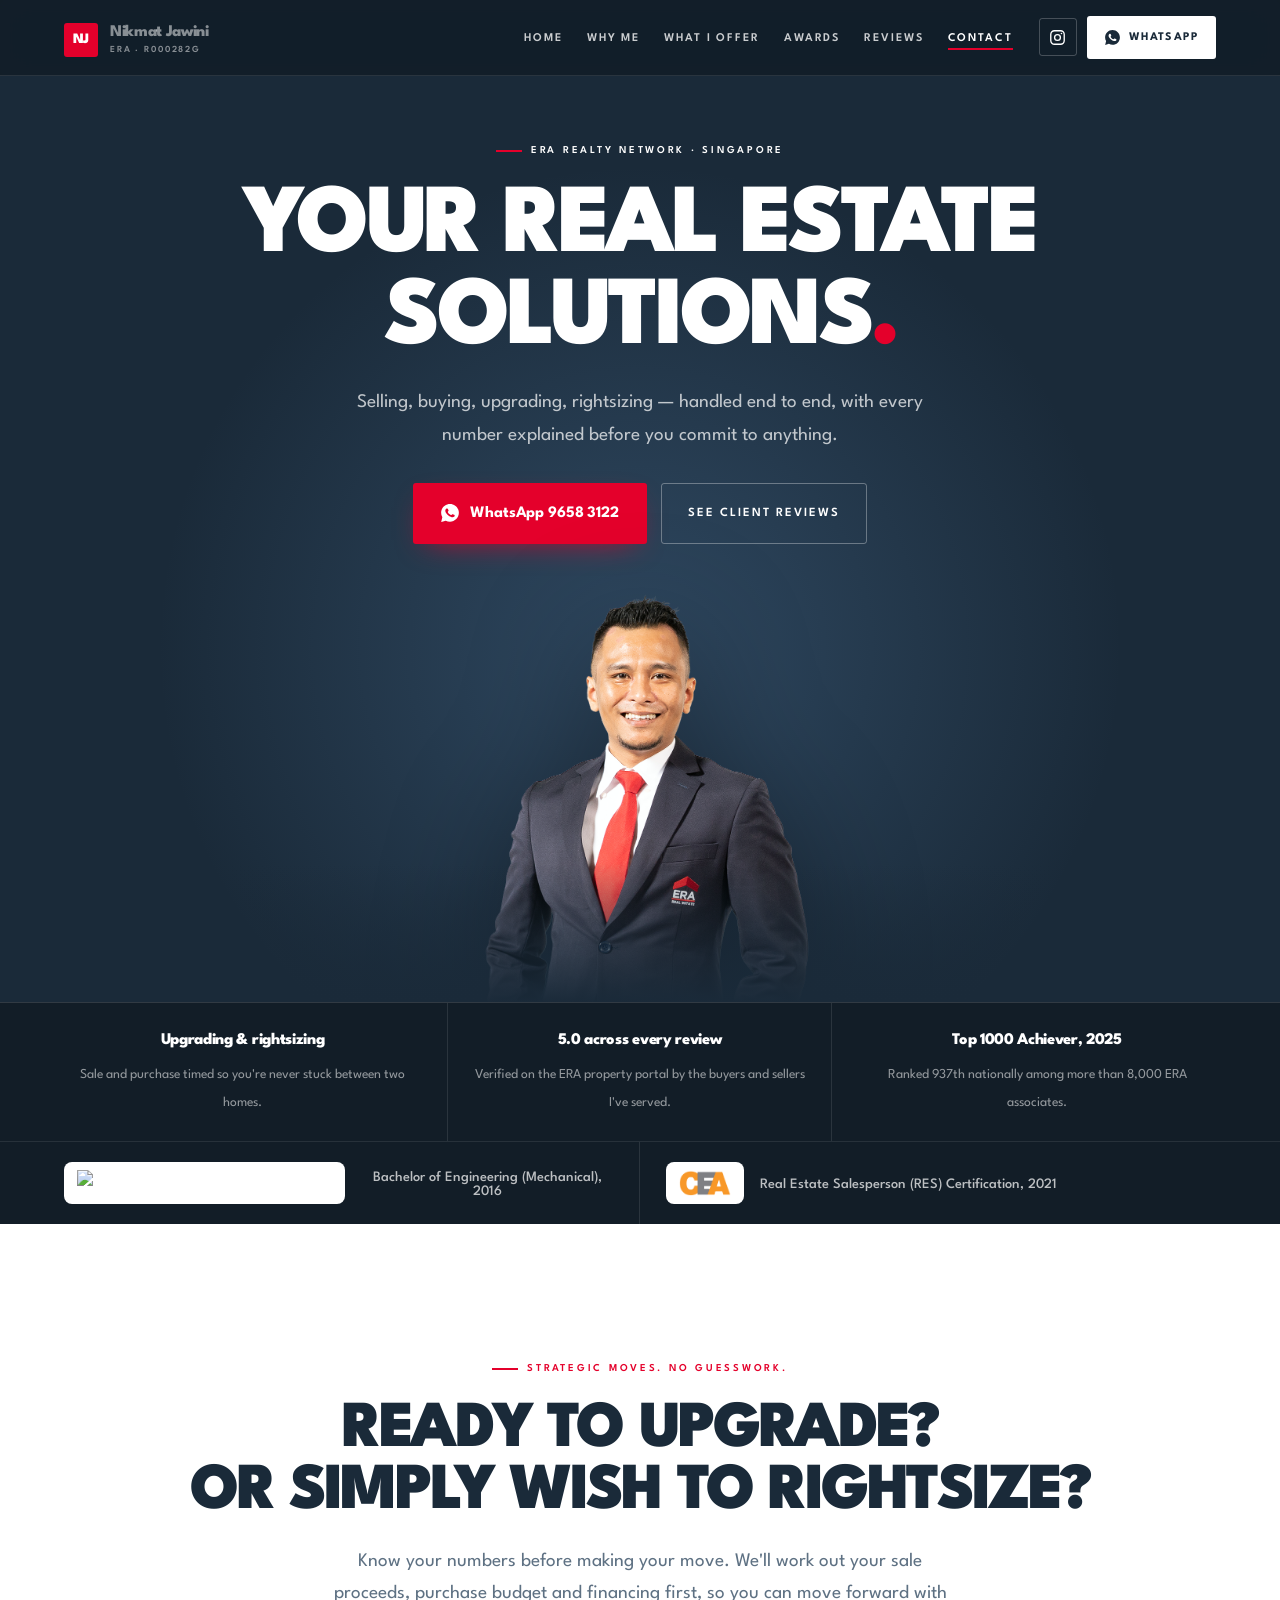
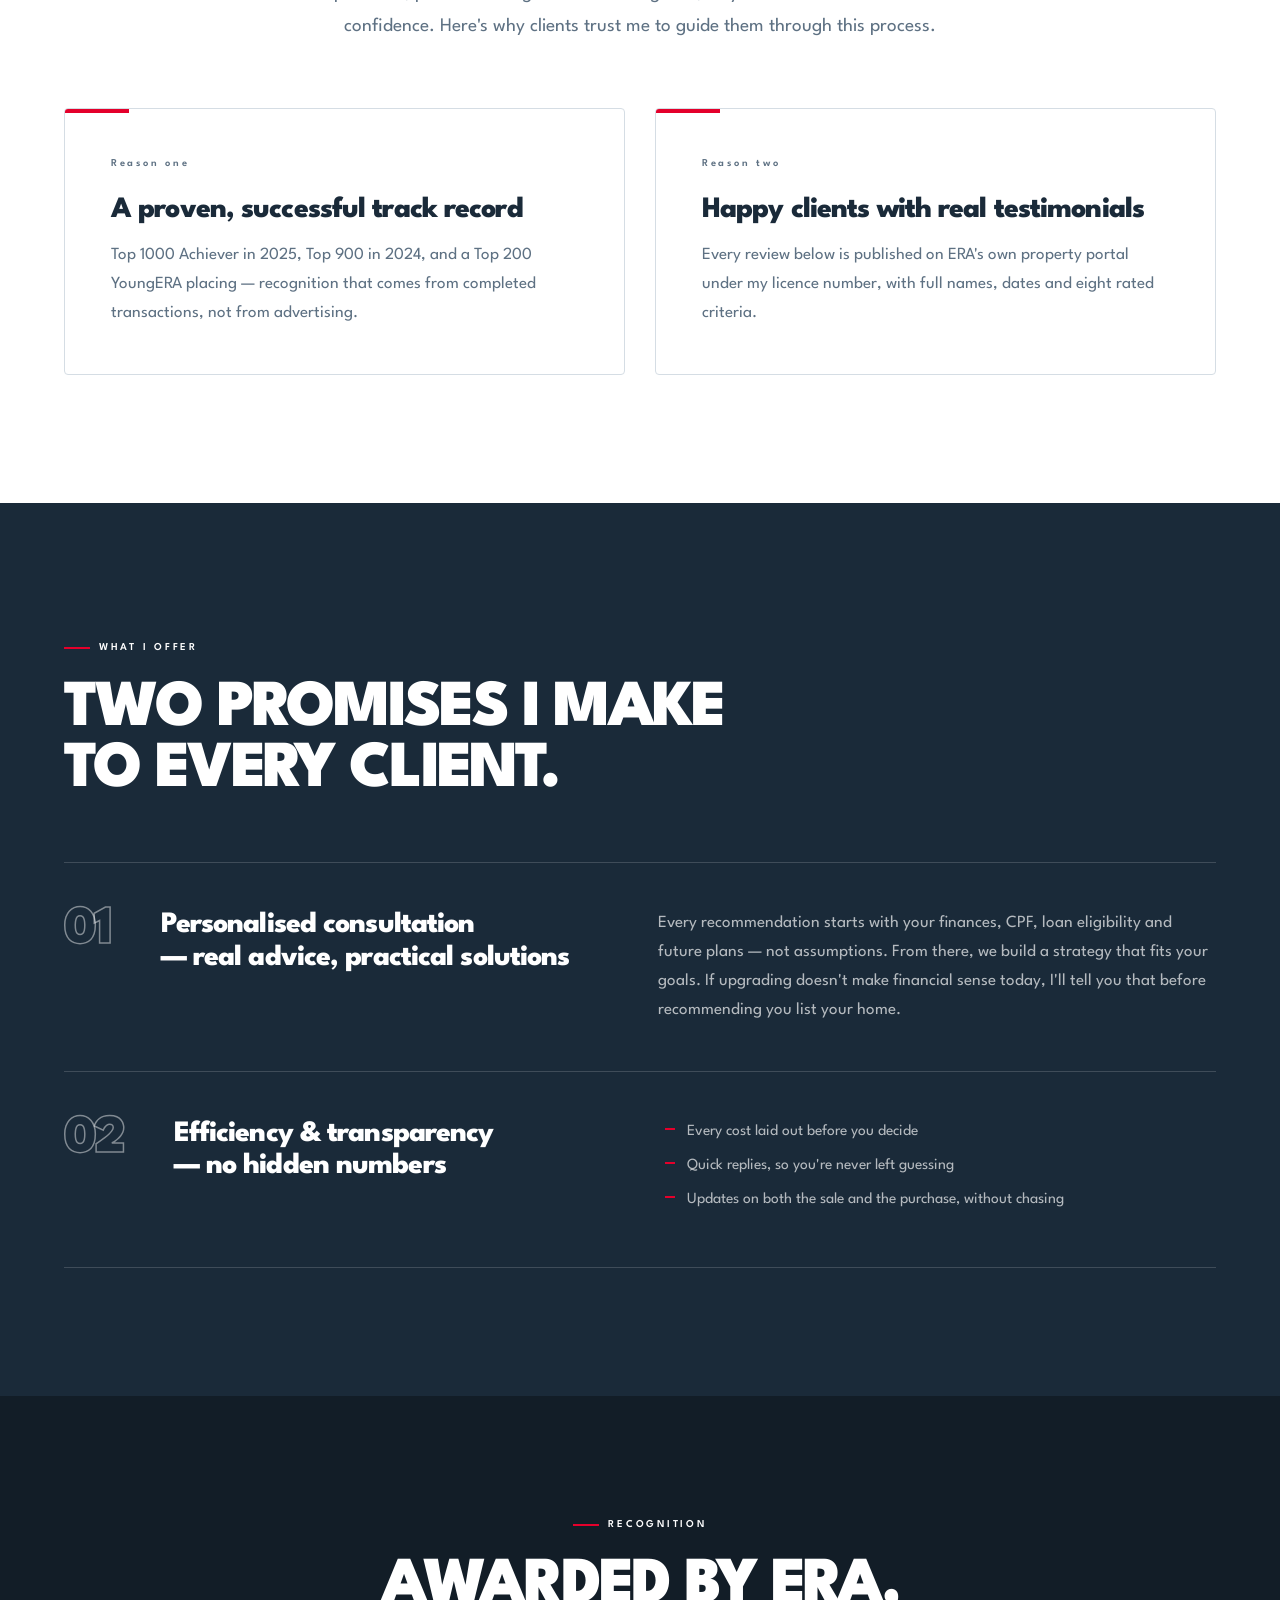
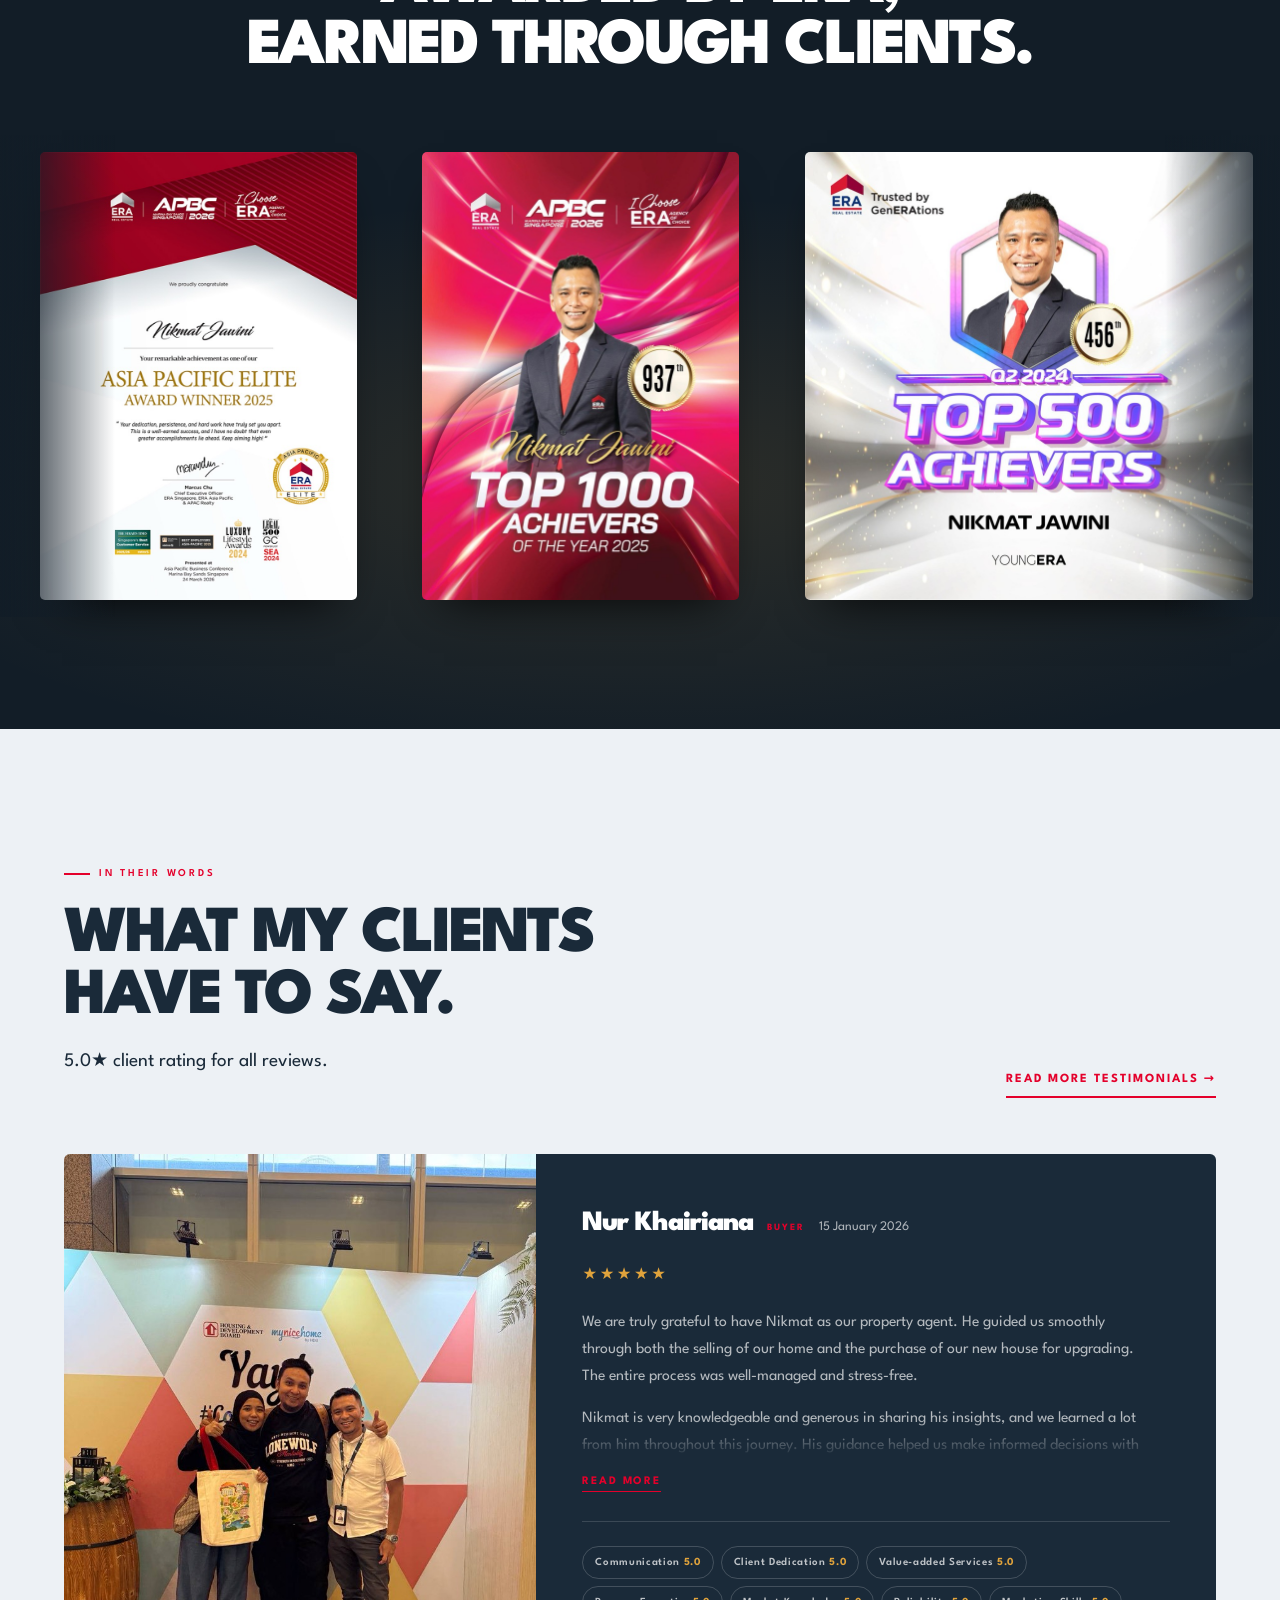
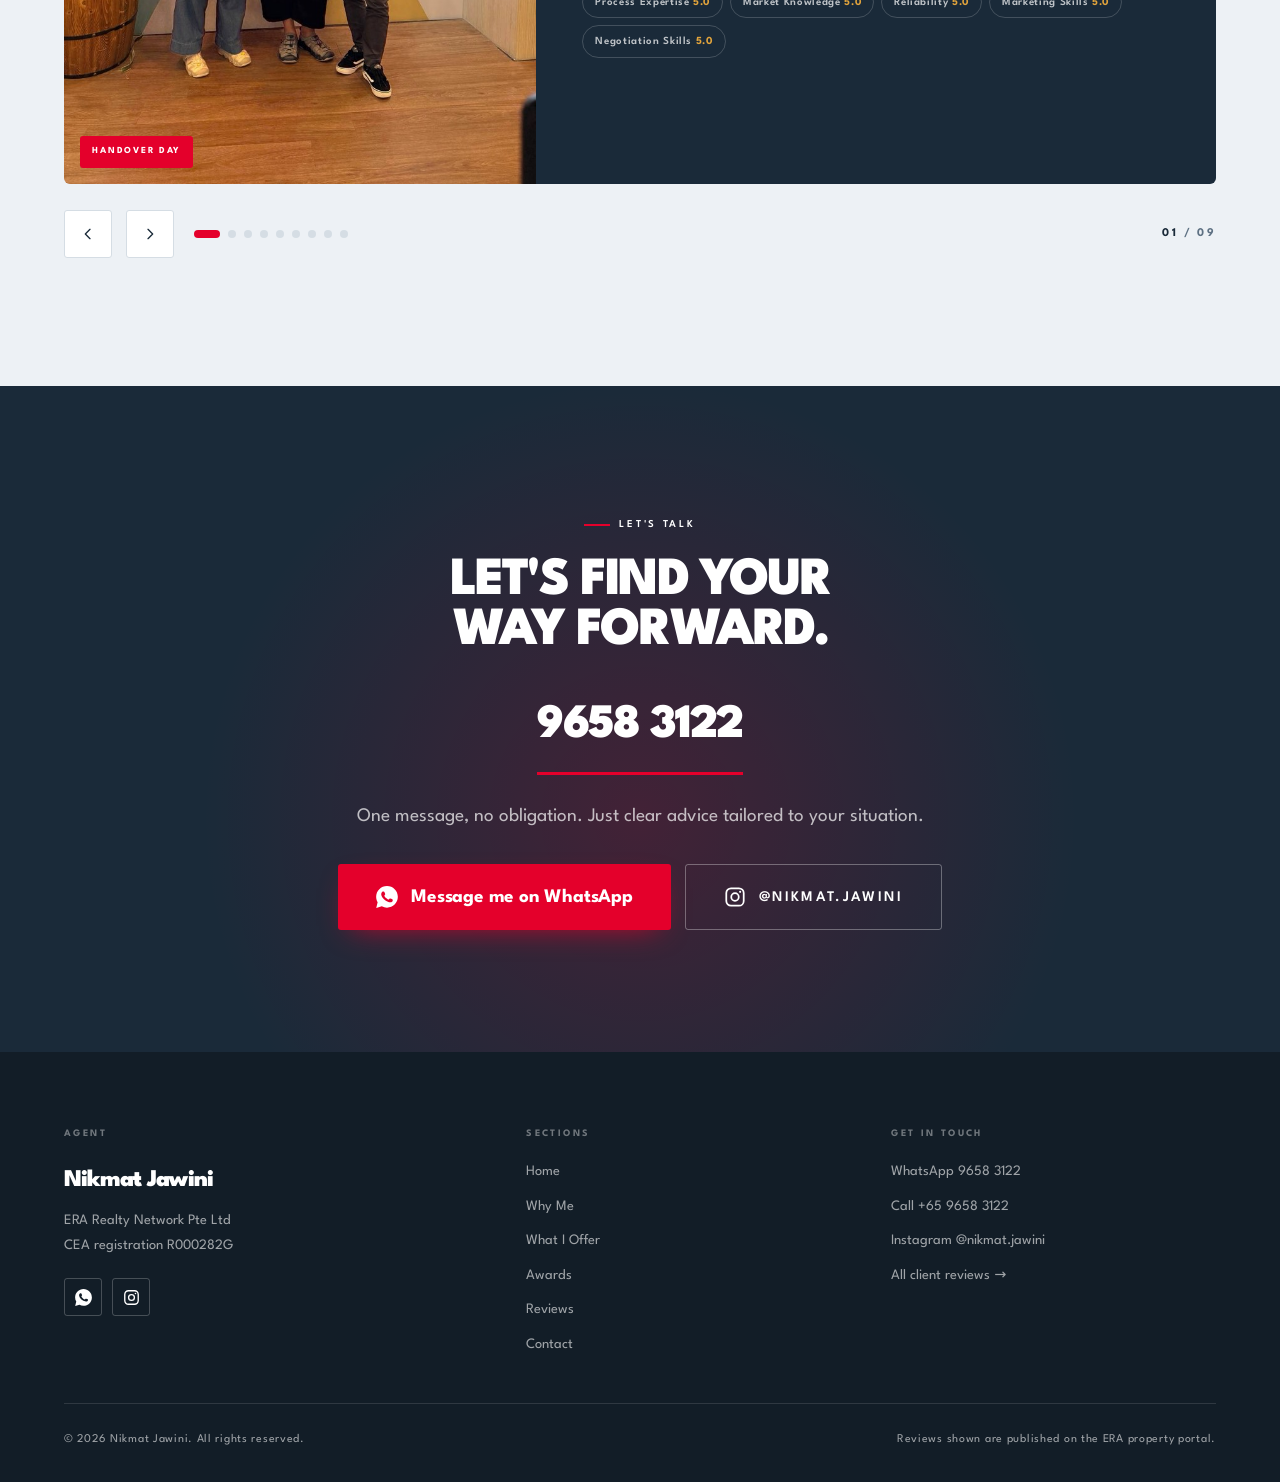
==== index.html @ 2bac5e4c "Add TikTok Pixel with click and section-view events PageView on load; Contact for WhatsApp/phone tap" ====
<!doctype html>
<html lang="en">
  <head>
    <meta charset="utf-8" />
    <meta name="viewport" content="width=device-width, initial-scale=1" />
    <!-- Google tag (gtag.js) -->
    <script
      async
      src="https://www.googletagmanager.com/gtag/js?id=G-FJHPLZ3CSM"
    ></script>
    <script>
      window.dataLayer = window.dataLayer || [];
      function gtag() {
        dataLayer.push(arguments);
      }
      gtag("js", new Date());
      gtag("config", "G-FJHPLZ3CSM");
    </script>
    <!-- TikTok Pixel Code Start -->
    <script>
      !function (w, d, t) {
        w.TiktokAnalyticsObject=t;var ttq=w[t]=w[t]||[];ttq.methods=["page","track","identify","instances","debug","on","off","once","ready","alias","group","enableCookie","disableCookie","holdConsent","revokeConsent","grantConsent"],ttq.setAndDefer=function(t,e){t[e]=function(){t.push([e].concat(Array.prototype.slice.call(arguments,0)))}};for(var i=0;i<ttq.methods.length;i++)ttq.setAndDefer(ttq,ttq.methods[i]);ttq.instance=function(t){for(
var e=ttq._i[t]||[],n=0;n<ttq.methods.length;n++)ttq.setAndDefer(e,ttq.methods[n]);return e},ttq.load=function(e,n){var r="https://analytics.tiktok.com/i18n/pixel/events.js",o=n&&n.partner;ttq._i=ttq._i||{},ttq._i[e]=[],ttq._i[e]._u=r,ttq._t=ttq._t||{},ttq._t[e]=+new Date,ttq._o=ttq._o||{},ttq._o[e]=n||{};n=document.createElement("script")
;n.type="text/javascript",n.async=!0,n.src=r+"?sdkid="+e+"&lib="+t;e=document.getElementsByTagName("script")[0];e.parentNode.insertBefore(n,e)};

        ttq.load('DBS7QL3C77UEEP3E2UH0');
        ttq.page();
      }(window, document, 'ttq');
    </script>
    <!-- TikTok Pixel Code End -->
    <title>Nikmat Jawini — Your Real Estate Solutions | ERA Singapore</title>
    <meta
      name="description"
      content="Nikmat Jawini, ERA Realty Network — buy, sell, upgrade or rightsize your Singapore home with the numbers explained upfront. 5.0-rated by every client."
    />
    <link rel="canonical" href="https://nikmatjawini.com/" />
    <meta property="og:type" content="website" />
    <meta property="og:url" content="https://nikmatjawini.com/" />
    <meta
      property="og:site_name"
      content="Nikmat Jawini · ERA Realty Network"
    />
    <meta
      property="og:title"
      content="Nikmat Jawini — Your Real Estate Solutions | ERA Singapore"
    />
    <meta
      property="og:description"
      content="Nikmat Jawini, ERA Realty Network — buy, sell, upgrade or rightsize your Singapore home with the numbers explained upfront. 5.0-rated by every client."
    />
    <meta
      property="og:image"
      content="https://nikmatjawini.com/assets/ograph/ograph.png?v=2"
    />
    <meta property="og:image:width" content="1028" />
    <meta property="og:image:height" content="1028" />
    <meta name="twitter:card" content="summary_large_image" />
    <meta
      name="twitter:title"
      content="Nikmat Jawini — Your Real Estate Solutions | ERA Singapore"
    />
    <meta
      name="twitter:description"
      content="Nikmat Jawini, ERA Realty Network — buy, sell, upgrade or rightsize your Singapore home with the numbers explained upfront. 5.0-rated by every client."
    />
    <meta
      name="twitter:image"
      content="https://nikmatjawini.com/assets/ograph/ograph.png?v=2"
    />
    <link rel="preconnect" href="https://fonts.googleapis.com" />
    <link rel="preconnect" href="https://fonts.gstatic.com" crossorigin />
    <link
      href="https://fonts.googleapis.com/css2?family=League+Spartan:wght@300;400;500;600;700;800;900&display=swap"
      rel="stylesheet"
    />
    <link rel="stylesheet" href="style.css?v=1" />
  </head>
  <body>
    <!-- ============ FIXED NAV ============ -->
    <header class="nav">
      <div class="nav-in">
        <a class="brand" href="#top">
          <span class="mark">NJ</span>
          <span class="txt"
            ><b>Nikmat Jawini</b><span>ERA · R000282G</span></span
          >
        </a>
        <button
          class="burger"
          aria-label="Open menu"
          aria-expanded="false"
          aria-controls="menu"
        >
          <i></i><i></i><i></i>
        </button>
        <ul class="nav-links" id="menu">
          <li><a href="#top">Home</a></li>
          <li><a href="#why">Why Me</a></li>
          <li><a href="#offer">What I Offer</a></li>
          <li><a href="#awards">Awards</a></li>
          <li><a href="#reviews">Reviews</a></li>
          <li><a href="#contact">Contact</a></li>
        </ul>
        <div class="nav-social">
          <a
            class="icon-btn"
            href="https://www.instagram.com/nikmat.jawini/"
            target="_blank"
            rel="noopener"
            aria-label="Instagram"
            ><svg
              viewBox="0 0 24 24"
              fill="none"
              stroke="currentColor"
              stroke-width="1.9"
              stroke-linecap="round"
              stroke-linejoin="round"
              aria-hidden="true"
            >
              <rect x="2.5" y="2.5" width="19" height="19" rx="5.2" />
              <circle cx="12" cy="12" r="4.1" />
              <circle
                cx="17.6"
                cy="6.4"
                r="1.15"
                fill="currentColor"
                stroke="none"
              /></svg
          ></a>
          <a
            class="wa-btn"
            href="https://wa.me/6596583122"
            target="_blank"
            rel="noopener"
            ><svg viewBox="0 0 69 70" fill="currentColor" aria-hidden="true">
              <path
                d="M17.879 64.7305C22.9571 67.5313 28.68 69 34.5 69C53.52 69 69 53.52 69 34.5C69 15.48 53.52 0 34.5 0C15.48 0 0 15.48 0 34.5C0 40.6094 1.6094 46.59 4.6797 51.852L0.2891 69.903L17.879 64.7305ZM19.711 18.3785C20.4415 17.7066 21.3907 17.3473 22.3829 17.3473H23.4337C24.8243 17.3473 26.0626 18.2184 26.5353 19.5192L28.6837 25.4411C28.8829 25.9997 28.7853 26.6208 28.4142 27.0895L26.715 29.2106C26.0431 30.0387 25.8634 31.1715 26.254 32.1598C28.3126 37.3395 34.4337 40.9801 37.633 42.5818C38.7932 43.1599 40.1838 42.9412 41.1018 42.031L42.9807 40.1521C43.4299 39.7029 44.1018 39.5427 44.7112 39.7302L50.4104 41.5505C51.7815 41.992 52.7112 43.2614 52.7112 44.6989V46.1481C52.7112 47.2067 52.2893 48.2262 51.5393 48.9762C45.9885 54.4567 36.7773 50.4371 30.8093 46.777C26.5085 44.1364 22.7585 40.6676 19.9693 36.457C13.2193 26.269 17.3204 20.5585 19.711 18.3785Z"
              /></svg
            ><span>WhatsApp</span></a
          >
        </div>
      </div>
    </header>

    <main id="top">
      <!-- ============ HERO ============ -->
      <section class="hero">
        <div class="wrap hero-in">
          <p class="kicker" style="color: #fff">
            ERA Realty Network · Singapore
          </p>
          <h1>
            <span class="ln">Your real estate</span
            ><span class="ln">solutions<span class="red">.</span></span>
          </h1>
          <p class="lede center">
            Selling, buying, upgrading, rightsizing — handled end to end, with
            every number explained before you commit to anything.
          </p>
          <div class="hero-cta">
            <a
              class="btn-red"
              href="https://wa.me/6596583122"
              target="_blank"
              rel="noopener"
              ><svg viewBox="0 0 69 70" fill="currentColor" aria-hidden="true">
                <path
                  d="M17.879 64.7305C22.9571 67.5313 28.68 69 34.5 69C53.52 69 69 53.52 69 34.5C69 15.48 53.52 0 34.5 0C15.48 0 0 15.48 0 34.5C0 40.6094 1.6094 46.59 4.6797 51.852L0.2891 69.903L17.879 64.7305ZM19.711 18.3785C20.4415 17.7066 21.3907 17.3473 22.3829 17.3473H23.4337C24.8243 17.3473 26.0626 18.2184 26.5353 19.5192L28.6837 25.4411C28.8829 25.9997 28.7853 26.6208 28.4142 27.0895L26.715 29.2106C26.0431 30.0387 25.8634 31.1715 26.254 32.1598C28.3126 37.3395 34.4337 40.9801 37.633 42.5818C38.7932 43.1599 40.1838 42.9412 41.1018 42.031L42.9807 40.1521C43.4299 39.7029 44.1018 39.5427 44.7112 39.7302L50.4104 41.5505C51.7815 41.992 52.7112 43.2614 52.7112 44.6989V46.1481C52.7112 47.2067 52.2893 48.2262 51.5393 48.9762C45.9885 54.4567 36.7773 50.4371 30.8093 46.777C26.5085 44.1364 22.7585 40.6676 19.9693 36.457C13.2193 26.269 17.3204 20.5585 19.711 18.3785Z"
                />
              </svg>
              WhatsApp 9658 3122</a
            >
            <a class="btn-line" href="#reviews">See client reviews</a>
          </div>
        </div>
        <figure class="hero-figure">
          <img
            src="assets/nikmat_2.png"
            alt="Nikmat Jawini, ERA real estate agent"
          />
        </figure>
        <div class="hero-strip">
          <div class="wrap">
            <div class="hs">
              <b>Upgrading &amp; rightsizing</b
              ><span
                >Sale and purchase timed so you're never stuck between two
                homes.</span
              >
            </div>
            <div class="hs">
              <b>5.0 across every review</b
              ><span
                >Verified on the ERA property portal by the buyers and sellers
                I've served.</span
              >
            </div>
            <div class="hs">
              <b>Top 1000 Achiever, 2025</b
              ><span
                >Ranked 937th nationally among more than 8,000 ERA
                associates.</span
              >
            </div>
          </div>
        </div>
        <div class="qual-strip">
          <div class="wrap">
            <div class="qual">
              <span class="qual-logo"
                ><img
                  src="assets/logo/NTU_Logo.png"
                  alt="Nanyang Technological University"
                  loading="lazy" /></span
              ><span class="qual-txt"
                >Bachelor of Engineering (Mechanical), 2016</span
              >
            </div>
            <div class="qual">
              <span class="qual-logo"
                ><img
                  src="assets/logo/cea.webp"
                  alt="Council for Estate Agencies"
                  loading="lazy" /></span
              ><span class="qual-txt"
                >Real Estate Salesperson (RES) Certification, 2021</span
              >
            </div>
          </div>
        </div>
      </section>

      <!-- ============ WHY ME ============ -->
      <section class="sec" id="why">
        <div class="wrap">
          <div class="sec-head center rv">
            <p class="kicker">Strategic moves. No guesswork.</p>
            <h2>Ready to upgrade?<br />Or simply wish to rightsize?</h2>
            <p class="lede center" style="margin-top: 22px">
              Know your numbers before making your move. We'll work out your
              sale proceeds, purchase budget and financing first, so you can
              move forward with confidence. Here's why clients trust me to guide
              them through this process.
            </p>
          </div>
          <div class="cards">
            <article class="card rv">
              <span class="idx">Reason one</span>
              <h3>A proven, successful track record</h3>
              <p>
                Top 1000 Achiever in 2025, Top 900 in 2024, and a Top 200
                YoungERA placing — recognition that comes from completed
                transactions, not from advertising.
              </p>
            </article>
            <article class="card rv">
              <span class="idx">Reason two</span>
              <h3>Happy clients with real testimonials</h3>
              <p>
                Every review below is published on ERA's own property portal
                under my licence number, with full names, dates and eight rated
                criteria.
              </p>
            </article>
          </div>
        </div>
      </section>

      <!-- ============ WHAT I OFFER ============ -->
      <section class="sec on-dark" id="offer">
        <div class="wrap">
          <div class="sec-head rv">
            <p class="kicker">What I offer</p>
            <h2>
              Two promises<br class="mb" />
              I make<br />
              to every client.
            </h2>
          </div>
          <div class="rows">
            <div class="row rv">
              <span class="n">01</span>
              <h3>
                Personalised consultation<br />— real advice, practical
                solutions
              </h3>
              <p>
                Every recommendation starts with your finances, CPF, loan
                eligibility and future plans — not assumptions. From there, we
                build a strategy that fits your goals. If upgrading doesn't make
                financial sense today, I'll tell you that before recommending
                you list your home.
              </p>
            </div>
            <div class="row rv">
              <span class="n">02</span>
              <h3>Efficiency &amp; transparency<br />— no hidden numbers</h3>
              <ul>
                <li>Every cost laid out before you decide</li>
                <li>Quick replies, so you're never left guessing</li>
                <li>
                  Updates on both the sale and the purchase, without chasing
                </li>
              </ul>
            </div>
          </div>
        </div>
      </section>

      <!-- ============ AWARDS MARQUEE ============ -->
      <section class="awards" id="awards">
        <div class="wrap">
          <div class="sec-head center rv">
            <p class="kicker" style="color: #fff">Recognition</p>
            <h2>Awarded by ERA,<br />earned through clients.</h2>
          </div>
        </div>
        <div class="marquee" aria-label="ERA achievement awards">
          <div class="marquee-track">
            <figure class="award">
              <img
                src="assets/awards/ape-elite-2025.jpg"
                width="778"
                height="1100"
                alt="Asia Pacific Elite Award Winner 2025 — Nikmat Jawini"
              />
            </figure>
            <figure class="award">
              <img
                src="assets/awards/top-1000-2025.jpg"
                width="636"
                height="900"
                alt="Top 1000 Achievers of the Year 2025 — 937th, Nikmat Jawini"
              />
            </figure>
            <figure class="award">
              <img
                src="assets/awards/top-500-q2-2024.jpg"
                width="900"
                height="900"
                alt="Top 500 Achievers Q2 2024, YoungERA — 456th, Nikmat Jawini"
              />
            </figure>
            <figure class="award">
              <img
                src="assets/awards/top-200-youngera-2025.jpg"
                width="636"
                height="900"
                alt="Top 200 YoungERA of the Year 2025 — 152nd, Nikmat Jawini"
              />
            </figure>
            <figure class="award">
              <img
                src="assets/awards/top-900-2024.jpg"
                width="636"
                height="900"
                alt="Top 900 Achievers of the Year 2024 — Nikmat Jawini"
              />
            </figure>
            <figure class="award">
              <img
                src="assets/awards/young-era-elite-q3-2024.jpg"
                width="900"
                height="900"
                alt="Young ERA Elite, Q3 2024 — Nikmat Jawini"
              />
            </figure>
            <figure class="award">
              <img
                src="assets/awards/top-gun-5yr.jpg"
                width="900"
                height="900"
                alt="ERA Top Gun — 5 Years long service, Nikmat Jawini"
              />
            </figure>
            <figure class="award" aria-hidden="true">
              <img
                src="assets/awards/ape-elite-2025.jpg"
                width="778"
                height="1100"
                alt=""
              />
            </figure>
            <figure class="award" aria-hidden="true">
              <img
                src="assets/awards/top-1000-2025.jpg"
                width="636"
                height="900"
                alt=""
              />
            </figure>
            <figure class="award" aria-hidden="true">
              <img
                src="assets/awards/top-500-q2-2024.jpg"
                width="900"
                height="900"
                alt=""
              />
            </figure>
            <figure class="award" aria-hidden="true">
              <img
                src="assets/awards/top-200-youngera-2025.jpg"
                width="636"
                height="900"
                alt=""
              />
            </figure>
            <figure class="award" aria-hidden="true">
              <img
                src="assets/awards/top-900-2024.jpg"
                width="636"
                height="900"
                alt=""
              />
            </figure>
            <figure class="award" aria-hidden="true">
              <img
                src="assets/awards/young-era-elite-q3-2024.jpg"
                width="900"
                height="900"
                alt=""
              />
            </figure>
            <figure class="award" aria-hidden="true">
              <img
                src="assets/awards/top-gun-5yr.jpg"
                width="900"
                height="900"
                alt=""
              />
            </figure>
          </div>
        </div>
      </section>

      <!-- ============ REVIEWS ============ -->
      <section class="sec haze" id="reviews">
        <div class="wrap">
          <div class="rev-top rv">
            <div class="sec-head">
              <p class="kicker">In their words</p>
              <h2>What my clients<br />have to say.</h2>
              <p class="lede" style="margin-top: 18px; color: var(--navy)">
                5.0★ client rating for all reviews.
              </p>
            </div>
            <a
              class="link-red"
              href="https://propertyportal.era.com.sg/agent/detail/R000282G?review=1"
              target="_blank"
              rel="noopener"
              >Read more testimonials →</a
            >
          </div>

          <div class="carousel" id="carousel">
            <div class="viewport"><div class="track" id="track"></div></div>
            <div class="car-ctrl">
              <button class="arrow" id="prev" aria-label="Previous review">
                <svg
                  viewBox="0 0 24 24"
                  fill="none"
                  stroke="currentColor"
                  stroke-width="2"
                  stroke-linecap="round"
                  stroke-linejoin="round"
                  aria-hidden="true"
                >
                  <path d="M15 5l-7 7 7 7" />
                </svg>
              </button>
              <button class="arrow" id="next" aria-label="Next review">
                <svg
                  viewBox="0 0 24 24"
                  fill="none"
                  stroke="currentColor"
                  stroke-width="2"
                  stroke-linecap="round"
                  stroke-linejoin="round"
                  aria-hidden="true"
                >
                  <path d="M9 5l7 7-7 7" />
                </svg>
              </button>
              <div
                class="dots"
                id="dots"
                role="tablist"
                aria-label="Choose a review"
              ></div>
              <span class="counter"
                ><b id="cur">01</b> / <span id="tot">07</span></span
              >
            </div>
          </div>
        </div>
      </section>

      <!-- ============ CONTACT ============ -->
      <section class="contact" id="contact">
        <div class="wrap">
          <p class="kicker" style="color: #fff">Let's talk</p>
          <h2>Let's find your<br />way forward.</h2>
          <a
            class="phone"
            href="https://wa.me/6596583122"
            target="_blank"
            rel="noopener"
            >9658&nbsp;3122</a
          >
          <p
            class="lede center"
            style="margin-top: 26px; color: rgba(255, 255, 255, 0.7)"
          >
            One message, no obligation. Just clear advice tailored to your
            situation.
          </p>
          <div class="hero-cta">
            <a
              class="btn-red"
              href="https://wa.me/6596583122"
              target="_blank"
              rel="noopener"
              ><svg viewBox="0 0 69 70" fill="currentColor" aria-hidden="true">
                <path
                  d="M17.879 64.7305C22.9571 67.5313 28.68 69 34.5 69C53.52 69 69 53.52 69 34.5C69 15.48 53.52 0 34.5 0C15.48 0 0 15.48 0 34.5C0 40.6094 1.6094 46.59 4.6797 51.852L0.2891 69.903L17.879 64.7305ZM19.711 18.3785C20.4415 17.7066 21.3907 17.3473 22.3829 17.3473H23.4337C24.8243 17.3473 26.0626 18.2184 26.5353 19.5192L28.6837 25.4411C28.8829 25.9997 28.7853 26.6208 28.4142 27.0895L26.715 29.2106C26.0431 30.0387 25.8634 31.1715 26.254 32.1598C28.3126 37.3395 34.4337 40.9801 37.633 42.5818C38.7932 43.1599 40.1838 42.9412 41.1018 42.031L42.9807 40.1521C43.4299 39.7029 44.1018 39.5427 44.7112 39.7302L50.4104 41.5505C51.7815 41.992 52.7112 43.2614 52.7112 44.6989V46.1481C52.7112 47.2067 52.2893 48.2262 51.5393 48.9762C45.9885 54.4567 36.7773 50.4371 30.8093 46.777C26.5085 44.1364 22.7585 40.6676 19.9693 36.457C13.2193 26.269 17.3204 20.5585 19.711 18.3785Z"
                />
              </svg>
              <span>Message me on WhatsApp</span>
            </a>
            <a
              class="btn-line"
              href="https://www.instagram.com/nikmat.jawini/"
              target="_blank"
              rel="noopener"
              ><svg
                width="18"
                height="18"
                viewBox="0 0 24 24"
                fill="none"
                stroke="currentColor"
                stroke-width="1.9"
                stroke-linecap="round"
                stroke-linejoin="round"
                aria-hidden="true"
              >
                <rect x="2.5" y="2.5" width="19" height="19" rx="5.2" />
                <circle cx="12" cy="12" r="4.1" />
                <circle
                  cx="17.6"
                  cy="6.4"
                  r="1.15"
                  fill="currentColor"
                  stroke="none"
                />
              </svg>
              <span>@nikmat.jawini</span>
            </a>
          </div>
        </div>
      </section>
    </main>

    <!-- ============ FOOTER ============ -->
    <footer class="foot">
      <div class="wrap">
        <div class="foot-grid">
          <div class="foot-brand">
            <h4>Agent</h4>
            <b>Nikmat Jawini</b>
            ERA Realty Network Pte Ltd<br />CEA registration R000282G
            <div class="foot-social">
              <a
                class="icon-btn"
                href="https://wa.me/6596583122"
                target="_blank"
                rel="noopener"
                aria-label="WhatsApp"
                ><svg
                  viewBox="0 0 69 70"
                  fill="currentColor"
                  aria-hidden="true"
                >
                  <path
                    d="M17.879 64.7305C22.9571 67.5313 28.68 69 34.5 69C53.52 69 69 53.52 69 34.5C69 15.48 53.52 0 34.5 0C15.48 0 0 15.48 0 34.5C0 40.6094 1.6094 46.59 4.6797 51.852L0.2891 69.903L17.879 64.7305ZM19.711 18.3785C20.4415 17.7066 21.3907 17.3473 22.3829 17.3473H23.4337C24.8243 17.3473 26.0626 18.2184 26.5353 19.5192L28.6837 25.4411C28.8829 25.9997 28.7853 26.6208 28.4142 27.0895L26.715 29.2106C26.0431 30.0387 25.8634 31.1715 26.254 32.1598C28.3126 37.3395 34.4337 40.9801 37.633 42.5818C38.7932 43.1599 40.1838 42.9412 41.1018 42.031L42.9807 40.1521C43.4299 39.7029 44.1018 39.5427 44.7112 39.7302L50.4104 41.5505C51.7815 41.992 52.7112 43.2614 52.7112 44.6989V46.1481C52.7112 47.2067 52.2893 48.2262 51.5393 48.9762C45.9885 54.4567 36.7773 50.4371 30.8093 46.777C26.5085 44.1364 22.7585 40.6676 19.9693 36.457C13.2193 26.269 17.3204 20.5585 19.711 18.3785Z"
                  /></svg
              ></a>
              <a
                class="icon-btn"
                href="https://www.instagram.com/nikmat.jawini/"
                target="_blank"
                rel="noopener"
                aria-label="Instagram"
                ><svg
                  viewBox="0 0 24 24"
                  fill="none"
                  stroke="currentColor"
                  stroke-width="1.9"
                  stroke-linecap="round"
                  stroke-linejoin="round"
                  aria-hidden="true"
                >
                  <rect x="2.5" y="2.5" width="19" height="19" rx="5.2" />
                  <circle cx="12" cy="12" r="4.1" />
                  <circle
                    cx="17.6"
                    cy="6.4"
                    r="1.15"
                    fill="currentColor"
                    stroke="none"
                  /></svg
              ></a>
            </div>
          </div>
          <div>
            <h4>Sections</h4>
            <ul>
              <li><a href="#top">Home</a></li>
              <li><a href="#why">Why Me</a></li>
              <li><a href="#offer">What I Offer</a></li>
              <li><a href="#awards">Awards</a></li>
              <li><a href="#reviews">Reviews</a></li>
              <li><a href="#contact">Contact</a></li>
            </ul>
          </div>
          <div>
            <h4>Get in touch</h4>
            <ul>
              <li>
                <a
                  href="https://wa.me/6596583122"
                  target="_blank"
                  rel="noopener"
                  >WhatsApp 9658 3122</a
                >
              </li>
              <li><a href="tel:+6596583122">Call +65 9658 3122</a></li>
              <li>
                <a
                  href="https://www.instagram.com/nikmat.jawini/"
                  target="_blank"
                  rel="noopener"
                  >Instagram @nikmat.jawini</a
                >
              </li>
              <li>
                <a
                  href="https://propertyportal.era.com.sg/agent/detail/R000282G?review=1"
                  target="_blank"
                  rel="noopener"
                  >All client reviews →</a
                >
              </li>
            </ul>
          </div>
        </div>
        <div class="foot-base">
          <span
            >© <span id="yr"></span> Nikmat Jawini. All rights reserved.</span
          >
          <span>Reviews shown are published on the ERA property portal.</span>
        </div>
      </div>
    </footer>

    <script src="script.js?v=2"></script>
  </body>
</html>
---- style.css ----
/* ============================================================
   DESIGN 2 — "SIGNAL"
   Palette : navy #1A2A39 · deep #121D27 · paper #FFFFFF
             haze #EDF1F5 · red #E4002B (ERA) · gold #E0A33C
   Type    : League Spartan only — oversized 900 display,
             400 body, 600 tracked labels
   ============================================================ */

:root {
  --navy: #1a2a39;
  --deep: #121d27;
  --navy-2: #22364a;
  --paper: #ffffff;
  --haze: #edf1f5;
  --line: #d5dde4;
  --red: #e4002b;
  --gold: #e0a33c;
  --muted: #5e7183;
  --on-dark: rgba(255, 255, 255, 0.68);
  --nav-h: 76px;
  --pad: clamp(20px, 5vw, 64px);
  --maxw: 1280px;
}
*,
*::before,
*::after {
  box-sizing: border-box;
}
html {
  scroll-behavior: smooth;
  scroll-padding-top: var(--nav-h);
  -webkit-text-size-adjust: 100%;
}
body {
  margin: 0;
  background: var(--paper);
  color: var(--navy);
  font-family:
    "League Spartan",
    system-ui,
    -apple-system,
    sans-serif;
  font-size: 17px;
  line-height: 1.7;
  font-weight: 400;
  -webkit-font-smoothing: antialiased;
  overflow-x: hidden;
}
img {
  max-width: 100%;
  display: block;
}
a {
  color: inherit;
}
button {
  font: inherit;
  color: inherit;
}
.wrap {
  max-width: var(--maxw);
  margin: 0 auto;
  padding: 0 var(--pad);
}
.center {
  text-align: center;
  margin-inline: auto;
}

/* ---------- type ---------- */
.kicker {
  display: inline-flex;
  align-items: center;
  gap: 9px;
  font-size: 0.66rem;
  font-weight: 600;
  letter-spacing: 0.26em;
  text-transform: uppercase;
  color: var(--red);
  margin: 0 0 22px;
}
.kicker::before {
  content: "";
  width: 26px;
  height: 2px;
  background: var(--red);
}
.on-dark .kicker {
  color: #fff;
}
.on-dark .kicker::before {
  background: var(--red);
}
h1,
h2,
h3 {
  margin: 0;
  font-weight: 900;
  letter-spacing: -0.045em;
  line-height: 0.94;
}
h1 {
  font-size: clamp(2.9rem, 8.4vw, 6.1rem);
  text-transform: uppercase;
}
h2 {
  font-size: clamp(2.2rem, 5.6vw, 4.1rem);
  text-transform: uppercase;
}
h3 {
  font-size: clamp(1.35rem, 2.4vw, 1.85rem);
  letter-spacing: -0.03em;
  line-height: 1.1;
  text-transform: none;
  font-weight: 800;
}
p {
  margin: 0 0 1em;
}
.lede {
  font-size: clamp(1.02rem, 1.5vw, 1.2rem);
  color: var(--muted);
  max-width: 56ch;
  font-weight: 400;
}
.on-dark .lede {
  color: var(--on-dark);
}

/* ---------- nav ---------- */
.nav {
  position: fixed;
  inset: 0 0 auto 0;
  z-index: 200;
  height: var(--nav-h);
  background: rgba(18, 29, 39, 0.9);
  backdrop-filter: saturate(160%) blur(16px);
  border-bottom: 1px solid rgba(255, 255, 255, 0.1);
  color: #fff;
}
.nav-in {
  max-width: var(--maxw);
  margin: 0 auto;
  height: 100%;
  padding: 0 var(--pad);
  display: flex;
  align-items: center;
  gap: 26px;
}
.brand {
  display: flex;
  align-items: center;
  gap: 12px;
  text-decoration: none;
  flex: 0 0 auto;
}
.brand .mark {
  width: 34px;
  height: 34px;
  background: var(--red);
  display: grid;
  place-items: center;
  font-weight: 900;
  font-size: 0.9rem;
  letter-spacing: -0.04em;
  color: #fff;
  border-radius: 3px;
}
.brand .txt {
  display: flex;
  flex-direction: column;
  line-height: 1;
}
.brand b {
  font-weight: 800;
  font-size: 1.02rem;
  letter-spacing: -0.02em;
}
.brand span {
  font-size: 0.58rem;
  font-weight: 600;
  letter-spacing: 0.2em;
  color: rgba(255, 255, 255, 0.5);
  margin-top: 5px;
}
.nav-links {
  display: flex;
  gap: 24px;
  list-style: none;
  margin: 0 0 0 auto;
  padding: 0;
}
.nav-links a {
  text-decoration: none;
  font-size: 0.74rem;
  font-weight: 600;
  letter-spacing: 0.16em;
  text-transform: uppercase;
  position: relative;
  padding: 8px 0;
  white-space: nowrap;
  color: rgba(255, 255, 255, 0.78);
  transition: color 0.25s;
}
.nav-links a::after {
  content: "";
  position: absolute;
  left: 0;
  bottom: 2px;
  width: 100%;
  height: 2px;
  background: var(--red);
  transform: scaleX(0);
  transform-origin: right;
  transition: transform 0.34s cubic-bezier(0.2, 0.7, 0.3, 1);
}
.nav-links a:hover,
.nav-links a.is-active {
  color: #fff;
}
.nav-links a:hover::after,
.nav-links a.is-active::after {
  transform: scaleX(1);
  transform-origin: left;
}
.nav-social {
  display: flex;
  align-items: center;
  gap: 10px;
}
.icon-btn {
  width: 38px;
  height: 38px;
  border-radius: 3px;
  border: 1px solid rgba(255, 255, 255, 0.22);
  display: grid;
  place-items: center;
  text-decoration: none;
  transition: 0.25s;
  flex: 0 0 auto;
  color: #fff;
}
.icon-btn svg {
  width: 17px;
  height: 17px;
}
.icon-btn:hover {
  background: var(--red);
  border-color: var(--red);
}
.wa-btn {
  display: inline-flex;
  align-items: center;
  gap: 9px;
  background: #fff;
  color: var(--navy);
  text-decoration: none;
  padding: 12px 18px;
  border-radius: 3px;
  font-size: 0.73rem;
  font-weight: 700;
  letter-spacing: 0.12em;
  text-transform: uppercase;
  transition: 0.25s;
  white-space: nowrap;
}
.wa-btn svg {
  width: 15px;
  height: 15px;
}
.wa-btn:hover {
  background: var(--red);
  color: #fff;
}
.burger {
  display: none;
  margin-left: auto;
  width: 42px;
  height: 42px;
  border: 1px solid rgba(255, 255, 255, 0.22);
  background: none;
  border-radius: 3px;
  cursor: pointer;
  position: relative;
}
.burger i {
  position: absolute;
  left: 11px;
  right: 11px;
  height: 1.5px;
  background: #fff;
  transition: 0.3s;
}
.burger i:nth-child(1) {
  top: 14px;
}
.burger i:nth-child(2) {
  top: 20px;
}
.burger i:nth-child(3) {
  top: 26px;
}
.burger[aria-expanded="true"] i:nth-child(1) {
  transform: translateY(6px) rotate(45deg);
}
.burger[aria-expanded="true"] i:nth-child(2) {
  opacity: 0;
}
.burger[aria-expanded="true"] i:nth-child(3) {
  transform: translateY(-6px) rotate(-45deg);
}

/* ---------- hero ---------- */
.hero {
  position: relative;
  background: var(--navy);
  color: #fff;
  overflow: hidden;
  padding: calc(var(--nav-h) + clamp(38px, 5vw, 58px)) 0 0;
  text-align: center;
}
.hero::before {
  content: "";
  position: absolute;
  left: 50%;
  top: 8%;
  width: min(1100px, 120vw);
  aspect-ratio: 1;
  transform: translateX(-50%);
  border-radius: 50%;
  background: radial-gradient(
    circle,
    rgba(88, 132, 175, 0.34),
    rgba(26, 42, 57, 0) 62%
  );
}
.hero-in {
  position: relative;
  z-index: 2;
}
h1 .ln {
  display: block;
}
h1 .red {
  color: var(--red);
}
.hero .lede {
  margin: 22px auto 0;
  color: rgba(255, 255, 255, 0.72);
}
.hero-cta {
  display: flex;
  gap: 14px;
  justify-content: center;
  flex-wrap: wrap;
  margin-top: 30px;
}
.hero-cta span {
  line-height: 1;
  transform: translateY(1px);
}
.btn-red {
  display: inline-flex;
  align-items: center;
  gap: 11px;
  background: var(--red);
  color: #fff;
  text-decoration: none;
  padding: 17px 28px;
  border-radius: 3px;
  font-weight: 700;
  font-size: 1rem;
  letter-spacing: -0.01em;
  transition:
    transform 0.25s,
    box-shadow 0.25s;
  box-shadow: 0 10px 30px -14px rgba(228, 0, 43, 0.9);
}
.btn-red svg {
  width: 18px;
  height: 18px;
}
.btn-red:hover {
  transform: translateY(-3px);
  box-shadow: 0 18px 40px -16px rgba(228, 0, 43, 0.95);
}
.btn-line {
  display: inline-flex;
  align-items: center;
  gap: 10px;
  text-decoration: none;
  padding: 17px 26px;
  border-radius: 3px;
  border: 1px solid rgba(255, 255, 255, 0.32);
  font-weight: 600;
  font-size: 0.78rem;
  letter-spacing: 0.16em;
  text-transform: uppercase;
  transition: 0.25s;
}
.btn-line:hover {
  background: #fff;
  color: var(--navy);
  border-color: #fff;
}
.hero-figure {
  position: relative;
  z-index: 2;
  margin: clamp(8px, 1.6vw, 20px) auto 0;
  width: min(392px, 76vw);
}
.hero-figure img {
  width: 100%;
  filter: drop-shadow(0 30px 60px rgba(0, 0, 0, 0.4));
}
.hero-figure::after {
  content: "";
  position: absolute;
  left: 50%;
  right: auto;
  width: 100vw;
  transform: translateX(-50%);
  bottom: -1px;
  height: 32%;
  background: linear-gradient(180deg, rgba(26, 42, 57, 0), var(--navy));
}
.hero-strip {
  position: relative;
  z-index: 3;
  border-top: 1px solid rgba(255, 255, 255, 0.13);
  background: var(--deep);
}
.hero-strip .wrap {
  display: grid;
  grid-template-columns: repeat(3, 1fr);
  gap: 0;
}
.hs {
  padding: 24px 26px;
  border-right: 1px solid rgba(255, 255, 255, 0.1);
}
.hs:first-child {
  padding-left: 0;
}
.hs:last-child {
  border-right: 0;
  padding-right: 0;
}
.hs b {
  display: block;
  font-weight: 800;
  font-size: 1.02rem;
  letter-spacing: -0.02em;
  color: #fff;
  margin-bottom: 5px;
}
.hs span {
  font-size: 0.85rem;
  color: rgba(255, 255, 255, 0.55);
}
.qual-strip {
  position: relative;
  z-index: 3;
  background: var(--deep);
  border-top: 1px solid rgba(255, 255, 255, 0.09);
}
.qual-strip .wrap {
  display: grid;
  grid-template-columns: repeat(2, 1fr);
  gap: 0;
}
.qual {
  display: flex;
  align-items: center;
  gap: 16px;
  padding: 20px 26px;
  border-right: 1px solid rgba(255, 255, 255, 0.1);
}
.qual:first-child {
  padding-left: 0;
}
.qual:last-child {
  border-right: 0;
  padding-right: 0;
}
.qual-logo {
  flex: 0 0 auto;
  display: inline-flex;
  align-items: center;
  background: #fff;
  border-radius: 8px;
  padding: 8px 13px;
}
.qual-logo img {
  height: 26px;
  width: auto;
  display: block;
}
.qual-txt {
  font-size: 0.9rem;
  color: rgba(255, 255, 255, 0.72);
  font-weight: 500;
  line-height: 1;
  transform: translateY(1.5px);
}
@media (max-width: 760px) {
  .qual-strip .wrap {
    grid-template-columns: 1fr;
  }
  .qual {
    border-right: 0;
    border-bottom: 1px solid rgba(255, 255, 255, 0.1);
    padding: 16px 0 !important;
  }
  .qual:last-child {
    border-bottom: 0;
  }
  .qual-logo {
    width: 100px;
    justify-content: center;
  }
}

/* ---------- sections ---------- */
section {
  scroll-margin-top: var(--nav-h);
}
.sec {
  padding: clamp(76px, 10vw, 136px) 0;
}
.sec-head {
  max-width: min(58rem, 100%);
}
.sec-head .lede {
  max-width: 56ch;
}
.sec-head.center {
  text-align: center;
}
.sec-head h2 + .lede {
  margin-top: 22px;
}
.haze {
  background: var(--haze);
}
.on-dark {
  background: var(--navy);
  color: #fff;
}

/* why — two big cards */
.cards {
  display: grid;
  grid-template-columns: 1fr 1fr;
  gap: clamp(18px, 2.4vw, 30px);
  margin-top: clamp(42px, 5vw, 64px);
}
.card {
  background: #fff;
  border: 1px solid var(--line);
  border-radius: 4px;
  padding: clamp(30px, 3.6vw, 46px);
  position: relative;
  overflow: hidden;
  transition:
    transform 0.4s cubic-bezier(0.2, 0.7, 0.3, 1),
    box-shadow 0.4s;
}
.card::before {
  content: "";
  position: absolute;
  left: 0;
  top: 0;
  height: 4px;
  width: 64px;
  background: var(--red);
}
.card:hover {
  transform: translateY(-6px);
  box-shadow: 0 26px 50px -30px rgba(26, 42, 57, 0.45);
}
.card .idx {
  font-size: 0.66rem;
  font-weight: 600;
  letter-spacing: 0.26em;
  color: var(--muted);
  display: block;
  margin-bottom: 22px;
}
.card h3 {
  margin-bottom: 14px;
}
.card p {
  color: var(--muted);
  margin: 0;
}

/* offer — numbered rows */
.rows {
  margin-top: clamp(40px, 5vw, 60px);
  border-top: 1px solid rgba(255, 255, 255, 0.16);
}
.row {
  display: grid;
  grid-template-columns: auto 1fr 1.25fr;
  gap: clamp(20px, 4vw, 54px);
  padding: clamp(30px, 3.6vw, 46px) 0;
  border-bottom: 1px solid rgba(255, 255, 255, 0.16);
  align-items: start;
}
.row .n {
  font-size: clamp(2.4rem, 4.4vw, 3.4rem);
  font-weight: 900;
  line-height: 0.8;
  letter-spacing: -0.06em;
  color: transparent;
  -webkit-text-stroke: 1.5px rgba(255, 255, 255, 0.45);
}
.row h3 {
  color: #fff;
}
.row p {
  color: var(--on-dark);
  margin: 0;
}
.row ul {
  margin: 0;
  padding: 0;
  list-style: none;
}
.row li {
  position: relative;
  padding-left: 22px;
  color: var(--on-dark);
  margin-bottom: 8px;
  font-size: 0.97rem;
}
.row li::before {
  content: "";
  position: absolute;
  left: 0;
  top: 0.65em;
  width: 10px;
  height: 2px;
  background: var(--red);
}

/* ---------- awards marquee ---------- */
.awards {
  background: var(--deep);
  color: #fff;
  padding: clamp(70px, 9vw, 112px) 0;
  overflow: hidden;
  position: relative;
}
.awards::before {
  content: "";
  position: absolute;
  left: 50%;
  top: 40%;
  width: 140vw;
  height: 70vh;
  transform: translateX(-50%);
  background: radial-gradient(
    ellipse,
    rgba(224, 163, 60, 0.13),
    rgba(18, 29, 39, 0) 65%
  );
  pointer-events: none;
}
.awards .wrap {
  position: relative;
  z-index: 2;
  margin-bottom: clamp(38px, 4.4vw, 56px);
}
.marquee {
  position: relative;
  z-index: 2;
  --fade: clamp(28px, 9vw, 170px);
}
.marquee::before,
.marquee::after {
  content: "";
  position: absolute;
  top: 0;
  bottom: 0;
  width: var(--fade);
  z-index: 3;
  pointer-events: none;
}
.marquee::before {
  left: 0;
  background: linear-gradient(90deg, var(--deep), rgba(18, 29, 39, 0));
}
.marquee::after {
  right: 0;
  background: linear-gradient(270deg, var(--deep), rgba(18, 29, 39, 0));
}
.marquee-track {
  display: flex;
  width: max-content;
  animation: slide 44s linear infinite;
  will-change: transform;
}
@media (hover: hover) and (pointer: fine) {
  .marquee:hover .marquee-track {
    animation-play-state: paused;
  }
}
@keyframes slide {
  from {
    transform: translate3d(0, 0, 0);
  }
  to {
    transform: translate3d(calc(-1 * var(--shift, 50%)), 0, 0);
  }
}
.award {
  flex: 0 0 auto;
  height: clamp(290px, 35vw, 450px);
  margin-right: clamp(14px, 2vw, 26px);
  border-radius: 5px;
  overflow: hidden;
  box-shadow: 0 22px 44px -22px rgba(0, 0, 0, 0.85);
  transition: transform 0.35s;
}
.award:hover {
  transform: translateY(-8px);
}
.award img {
  height: 100%;
  width: auto;
  object-fit: contain;
}

/* ---------- reviews ---------- */
.rev-top {
  display: flex;
  justify-content: space-between;
  align-items: flex-end;
  gap: 26px;
  flex-wrap: wrap;
}
.link-red {
  display: inline-flex;
  align-items: center;
  gap: 9px;
  text-decoration: none;
  font-weight: 700;
  font-size: 0.78rem;
  letter-spacing: 0.16em;
  text-transform: uppercase;
  color: var(--red);
  border-bottom: 2px solid var(--red);
  padding-bottom: 6px;
  transition: 0.25s;
}
.link-red:hover {
  gap: 15px;
}
.carousel {
  margin-top: clamp(38px, 4.4vw, 56px);
  position: relative;
}
.viewport {
  overflow: hidden;
  border-radius: 6px;
  transition: height 0.5s cubic-bezier(0.3, 0.8, 0.25, 1);
}
.track {
  display: flex;
  align-items: flex-start;
  transition: transform 0.6s cubic-bezier(0.3, 0.8, 0.25, 1);
}
.slide {
  flex: 0 0 100%;
  min-width: 0;
}
.slide-in {
  display: grid;
  grid-template-columns: 0.82fr 1.18fr;
  background: var(--navy);
  color: #fff;
  min-height: 520px;
}
.shot {
  position: relative;
  background: var(--navy-2);
  overflow: hidden;
}
.shot img {
  width: 100%;
  height: 100%;
  object-fit: cover;
}
.shot .stamp {
  position: absolute;
  left: 16px;
  bottom: 16px;
  background: var(--red);
  color: #fff;
  border-radius: 3px;
  font-size: 0.58rem;
  font-weight: 700;
  letter-spacing: 0.2em;
  text-transform: uppercase;
  padding: 8px 12px;
}
.monogram {
  height: 100%;
  display: grid;
  place-content: center;
  gap: 14px;
  text-align: center;
  background: linear-gradient(150deg, var(--navy-2), var(--deep));
}
.monogram .mk {
  font-size: clamp(2.8rem, 5.4vw, 3.8rem);
  font-weight: 900;
  letter-spacing: -0.05em;
  line-height: 1;
}
.monogram .ms {
  font-size: 0.6rem;
  font-weight: 700;
  letter-spacing: 0.24em;
  text-transform: uppercase;
  color: var(--red);
}
.rev-pad {
  padding: clamp(30px, 3.6vw, 50px);
}
.rev-meta {
  display: flex;
  align-items: baseline;
  gap: 14px;
  flex-wrap: wrap;
}
.rev-name {
  font-weight: 900;
  font-size: clamp(1.35rem, 2.2vw, 1.75rem);
  letter-spacing: -0.035em;
}
.rev-role {
  font-size: 0.6rem;
  font-weight: 700;
  letter-spacing: 0.22em;
  text-transform: uppercase;
  color: var(--red);
}
.rev-date {
  font-size: 0.82rem;
  color: rgba(255, 255, 255, 0.66);
}
.stars {
  color: var(--gold);
  letter-spacing: 0.16em;
  font-size: 1.02rem;
  margin: 14px 0 20px;
}
.rev-body {
  color: var(--on-dark);
  padding-right: 14px;
  font-size: 0.98rem;
}
.rev-body p:last-child {
  margin-bottom: 0;
}
.rev-body.clamp {
  max-height: 9.5em;
  overflow: hidden;
  position: relative;
}
.rev-body.clamp::after {
  content: "";
  position: absolute;
  left: 0;
  right: 0;
  bottom: 0;
  height: 2.6em;
  background: linear-gradient(rgba(26, 42, 57, 0), var(--navy));
}
.rev-more {
  margin-top: 16px;
  background: none;
  border: 0;
  padding: 0;
  cursor: pointer;
  font-family: inherit;
  font-size: 0.72rem;
  font-weight: 700;
  letter-spacing: 0.16em;
  text-transform: uppercase;
  color: var(--red);
  border-bottom: 1px solid currentColor;
  line-height: 1.4;
  transition: opacity 0.2s;
}
.rev-more:hover {
  opacity: 0.7;
}
.rev-more[hidden] {
  display: none;
}
.pills {
  display: flex;
  flex-wrap: wrap;
  gap: 7px;
  margin-top: 26px;
  padding-top: 24px;
  border-top: 1px solid rgba(255, 255, 255, 0.14);
}
.pill {
  font-size: 0.68rem;
  font-weight: 600;
  letter-spacing: 0.06em;
  color: rgba(255, 255, 255, 0.72);
  border: 1px solid rgba(255, 255, 255, 0.18);
  border-radius: 999px;
  padding: 6px 12px;
  white-space: nowrap;
}
.pill b {
  color: var(--gold);
  font-weight: 700;
}
.car-ctrl {
  display: flex;
  align-items: center;
  gap: 14px;
  margin-top: 26px;
}
.arrow {
  width: 48px;
  height: 48px;
  border-radius: 3px;
  border: 1px solid var(--line);
  background: #fff;
  cursor: pointer;
  display: grid;
  place-items: center;
  transition: 0.25s;
  color: var(--navy);
  flex: 0 0 auto;
}
.arrow svg {
  width: 16px;
  height: 16px;
}
.arrow:hover {
  background: var(--red);
  border-color: var(--red);
  color: #fff;
}
.dots {
  display: flex;
  gap: 8px;
  margin-left: 6px;
}
.dot {
  width: 8px;
  height: 8px;
  border-radius: 50%;
  border: 0;
  background: var(--line);
  cursor: pointer;
  padding: 0;
  transition: 0.3s;
}
.dot.is-on {
  background: var(--red);
  width: 26px;
  border-radius: 4px;
}
.counter {
  margin-left: auto;
  font-size: 0.74rem;
  font-weight: 700;
  letter-spacing: 0.2em;
  color: var(--muted);
}
.counter b {
  color: var(--navy);
}

/* ---------- contact ---------- */
.contact {
  background: var(--navy);
  color: #fff;
  padding: clamp(78px, 9.5vw, 130px) 0;
  text-align: center;
  position: relative;
  overflow: hidden;
}
.contact h2 {
  font-size: clamp(2.05rem, 4.2vw, 3.68rem);
}
.contact .btn-red,
.contact .btn-line {
  padding: 21px 38px;
  gap: 13px;
}
.contact .btn-red {
  font-size: 1.2rem;
}
.contact .btn-line {
  font-size: 0.92rem;
}
.contact .btn-red svg,
.contact .btn-line svg {
  width: 22px;
  height: 22px;
}
.contact::before {
  content: "";
  position: absolute;
  left: 50%;
  bottom: -40%;
  width: min(1000px, 120vw);
  aspect-ratio: 1;
  transform: translateX(-50%);
  border-radius: 50%;
  background: radial-gradient(
    circle,
    rgba(228, 0, 43, 0.2),
    rgba(26, 42, 57, 0) 62%
  );
}
.contact .wrap {
  position: relative;
  z-index: 2;
}
.phone {
  display: inline-block;
  margin-top: 28px;
  font-size: clamp(1.9rem, 5vw, 3rem);
  font-weight: 900;
  letter-spacing: -0.03em;
  text-decoration: none;
  border-bottom: 3px solid var(--red);
  padding-bottom: 6px;
}

/* ---------- footer ---------- */
.foot {
  background: var(--deep);
  color: rgba(255, 255, 255, 0.6);
  padding: clamp(50px, 6vw, 74px) 0 32px;
  font-size: 0.9rem;
}
.foot-grid {
  display: grid;
  grid-template-columns: 1.3fr 1fr 1fr;
  gap: 40px;
  padding-bottom: 36px;
  border-bottom: 1px solid rgba(255, 255, 255, 0.12);
}
.foot h4 {
  margin: 0 0 18px;
  font-size: 0.62rem;
  font-weight: 700;
  letter-spacing: 0.24em;
  text-transform: uppercase;
  color: rgba(255, 255, 255, 0.4);
}
.foot-brand b {
  display: block;
  color: #fff;
  font-size: 1.5rem;
  font-weight: 900;
  letter-spacing: -0.035em;
  margin-bottom: 8px;
}
.foot ul {
  list-style: none;
  margin: 0;
  padding: 0;
}
.foot li {
  margin-bottom: 10px;
}
.foot a {
  text-decoration: none;
  transition: 0.22s;
}
.foot a:hover {
  color: var(--red);
}
.foot-social {
  display: flex;
  gap: 10px;
  margin-top: 20px;
}
.foot-base {
  display: flex;
  justify-content: space-between;
  gap: 18px;
  flex-wrap: wrap;
  padding-top: 26px;
  font-size: 0.74rem;
  letter-spacing: 0.06em;
}

/* reveal */
.rv {
  opacity: 0;
  transform: translateY(20px);
  transition:
    opacity 0.85s ease,
    transform 0.85s cubic-bezier(0.2, 0.7, 0.3, 1);
}
.rv.in {
  opacity: 1;
  transform: none;
}

/* ---------- responsive ---------- */
@media (max-width: 1080px) {
  .nav-links {
    gap: 17px;
  }
  .nav-links a {
    font-size: 0.68rem;
    letter-spacing: 0.11em;
  }
}
.mb {
  display: none;
}
@media (max-width: 900px) {
  .mb {
    display: inline;
  }
  .burger {
    display: block;
  }
  .nav-links {
    position: fixed;
    top: var(--nav-h);
    left: 0;
    right: 0;
    flex-direction: column;
    gap: 0;
    background: var(--deep);
    border-bottom: 1px solid rgba(255, 255, 255, 0.12);
    padding: 8px var(--pad) 22px;
    margin: 0;
    display: none;
  }
  .nav-links.open {
    display: flex;
  }
  .nav-links a {
    display: block;
    font-size: 0.95rem;
    letter-spacing: 0.04em;
    text-transform: none;
    padding: 14px 0;
    border-bottom: 1px solid rgba(255, 255, 255, 0.09);
    font-weight: 600;
  }
  .nav-links li:last-child a {
    border-bottom: 0;
  }
  .nav-links a::after {
    display: none;
  }
  .nav-social {
    margin-left: 0;
  }
  .nav-in {
    gap: 12px;
  }
  .nav .wa-btn span {
    display: none;
  }
  .nav .wa-btn {
    padding: 12px 14px;
  }
  .hero-strip .wrap {
    grid-template-columns: 1fr;
  }
  .hs {
    border-right: 0;
    border-bottom: 1px solid rgba(255, 255, 255, 0.1);
    padding: 18px 0 !important;
  }
  .hs:last-child {
    border-bottom: 0;
  }
  .cards {
    grid-template-columns: 1fr;
  }
  .row {
    grid-template-columns: auto 1fr;
    gap: 18px;
  }
  .row > *:nth-child(3) {
    grid-column: 2;
  }
  .slide-in {
    grid-template-columns: 1fr;
    min-height: 0;
  }
  .shot {
    height: 300px;
  }
  .foot-grid {
    grid-template-columns: 1fr;
  }
}
@media (max-width: 560px) {
  body {
    font-size: 16px;
  }
  .rev-body {
    max-height: none;
  }
  .counter {
    width: 100%;
    margin-left: 0;
    order: 5;
    text-align: right;
  }
  .contact .hero-cta {
    flex-direction: column;
    align-items: stretch;
  }
  .contact .btn-red,
  .contact .btn-line {
    width: 100%;
    justify-content: center;
  }
  .contact::before {
    bottom: -10%;
  }
}
@media (prefers-reduced-motion: reduce) {
  html {
    scroll-behavior: auto;
  }
  .marquee-track {
    animation: none;
  }
  .track {
    transition: none;
  }
  .rv {
    opacity: 1;
    transform: none;
    transition: none;
  }
  * {
    animation-duration: 0.01ms !important;
    transition-duration: 0.01ms !important;
  }
}
:focus-visible {
  outline: 2px solid var(--red);
  outline-offset: 3px;
}
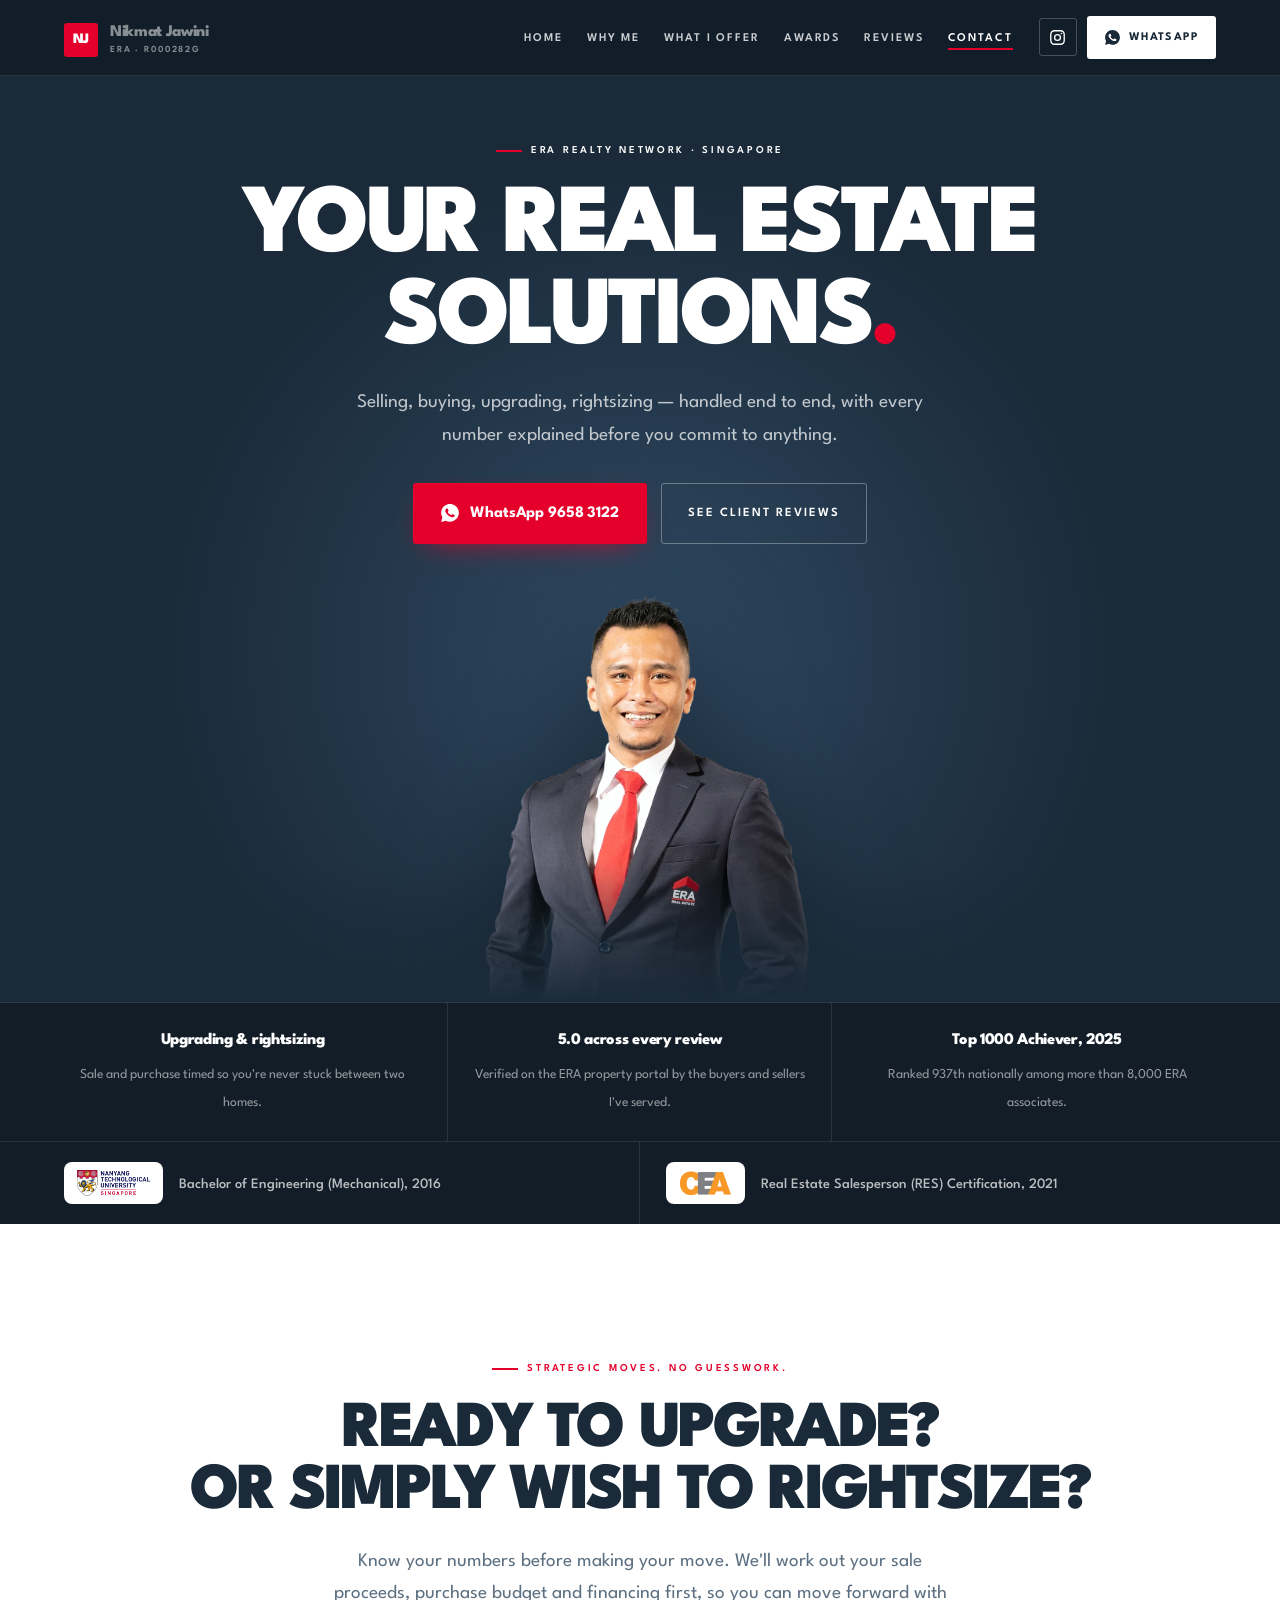
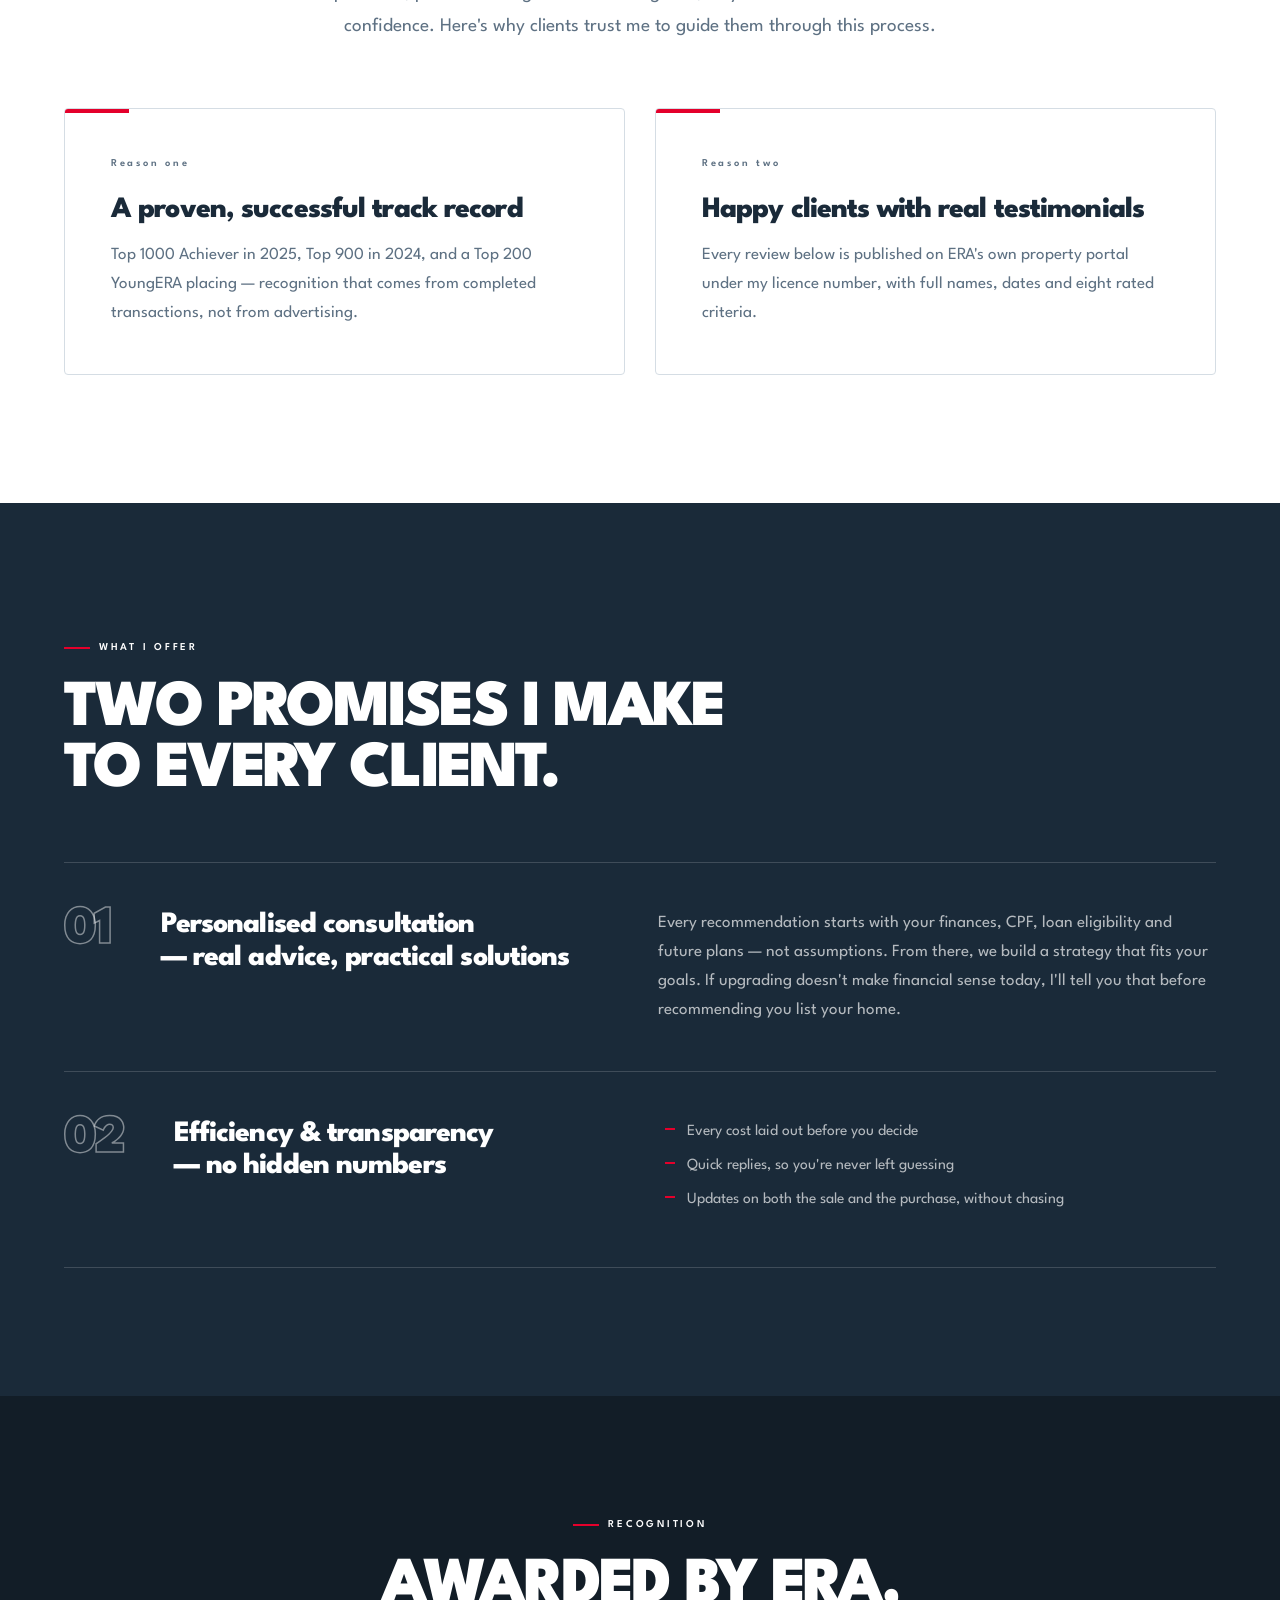
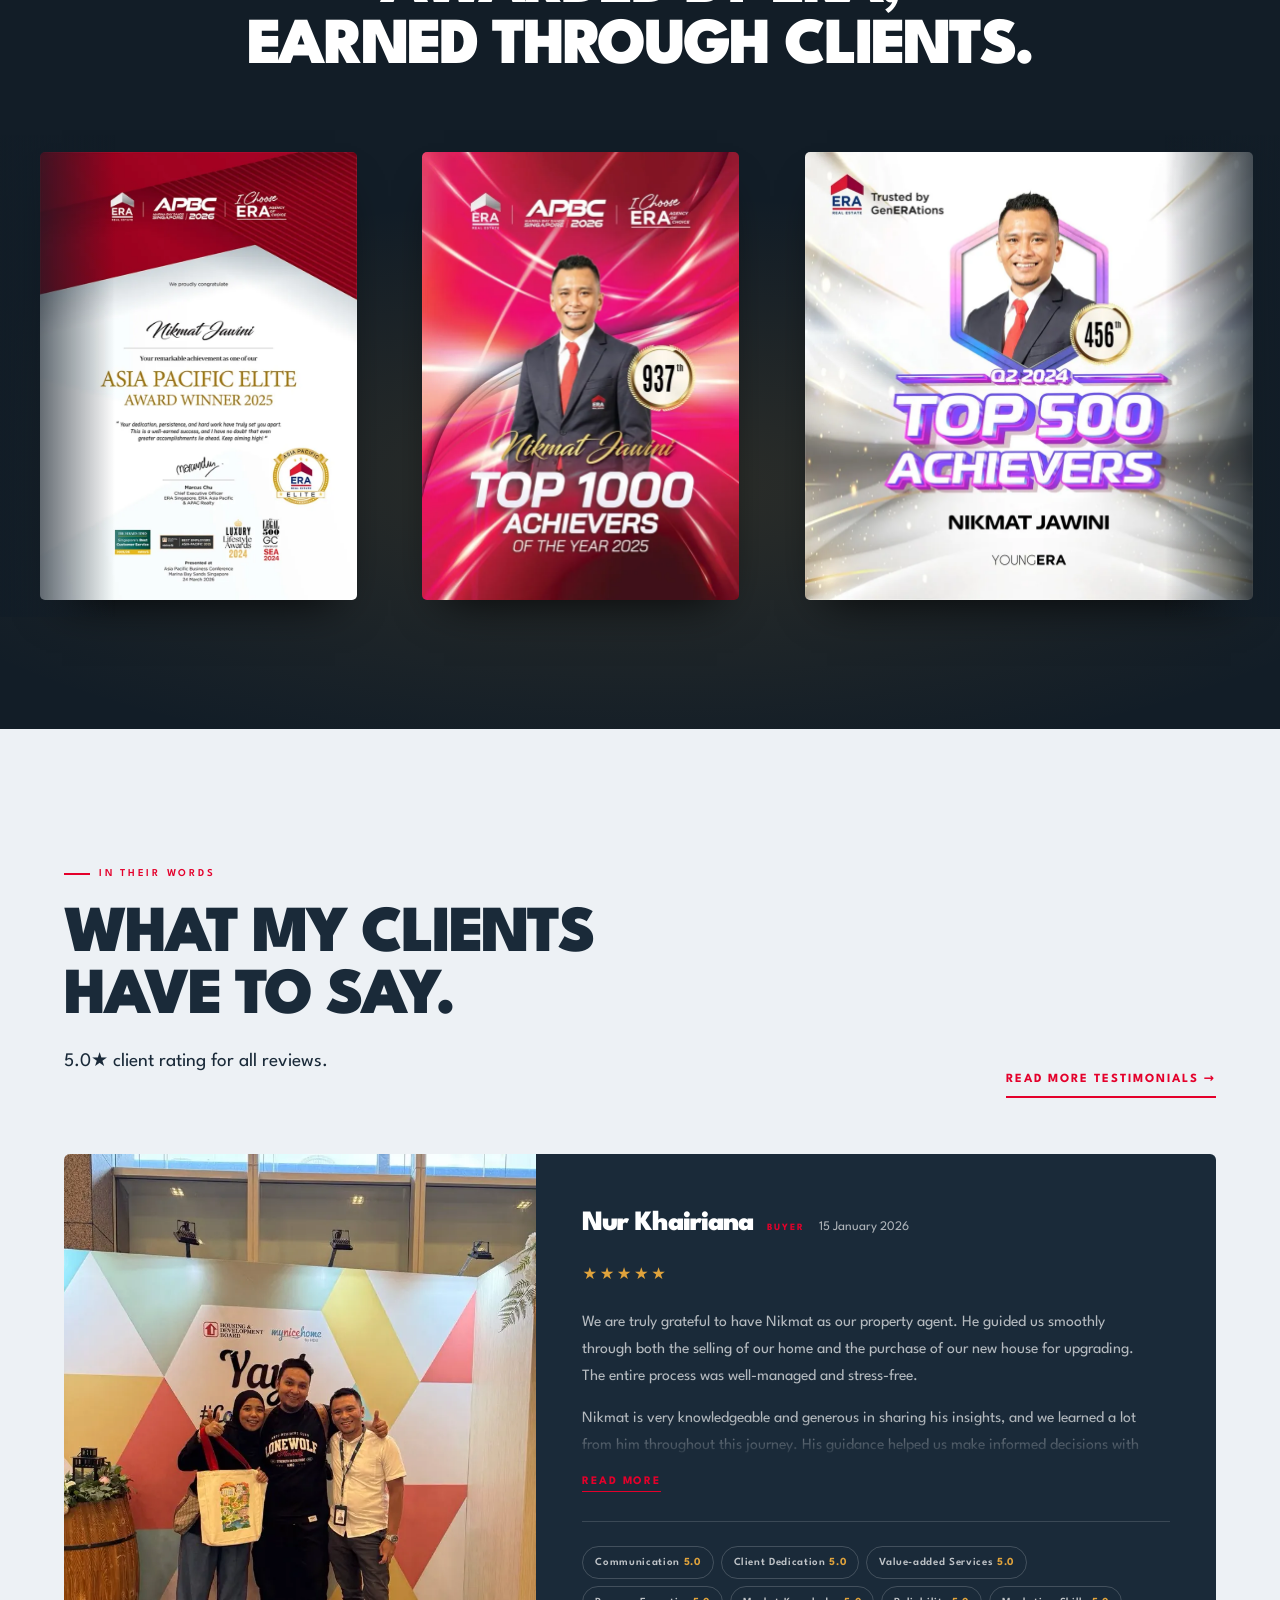
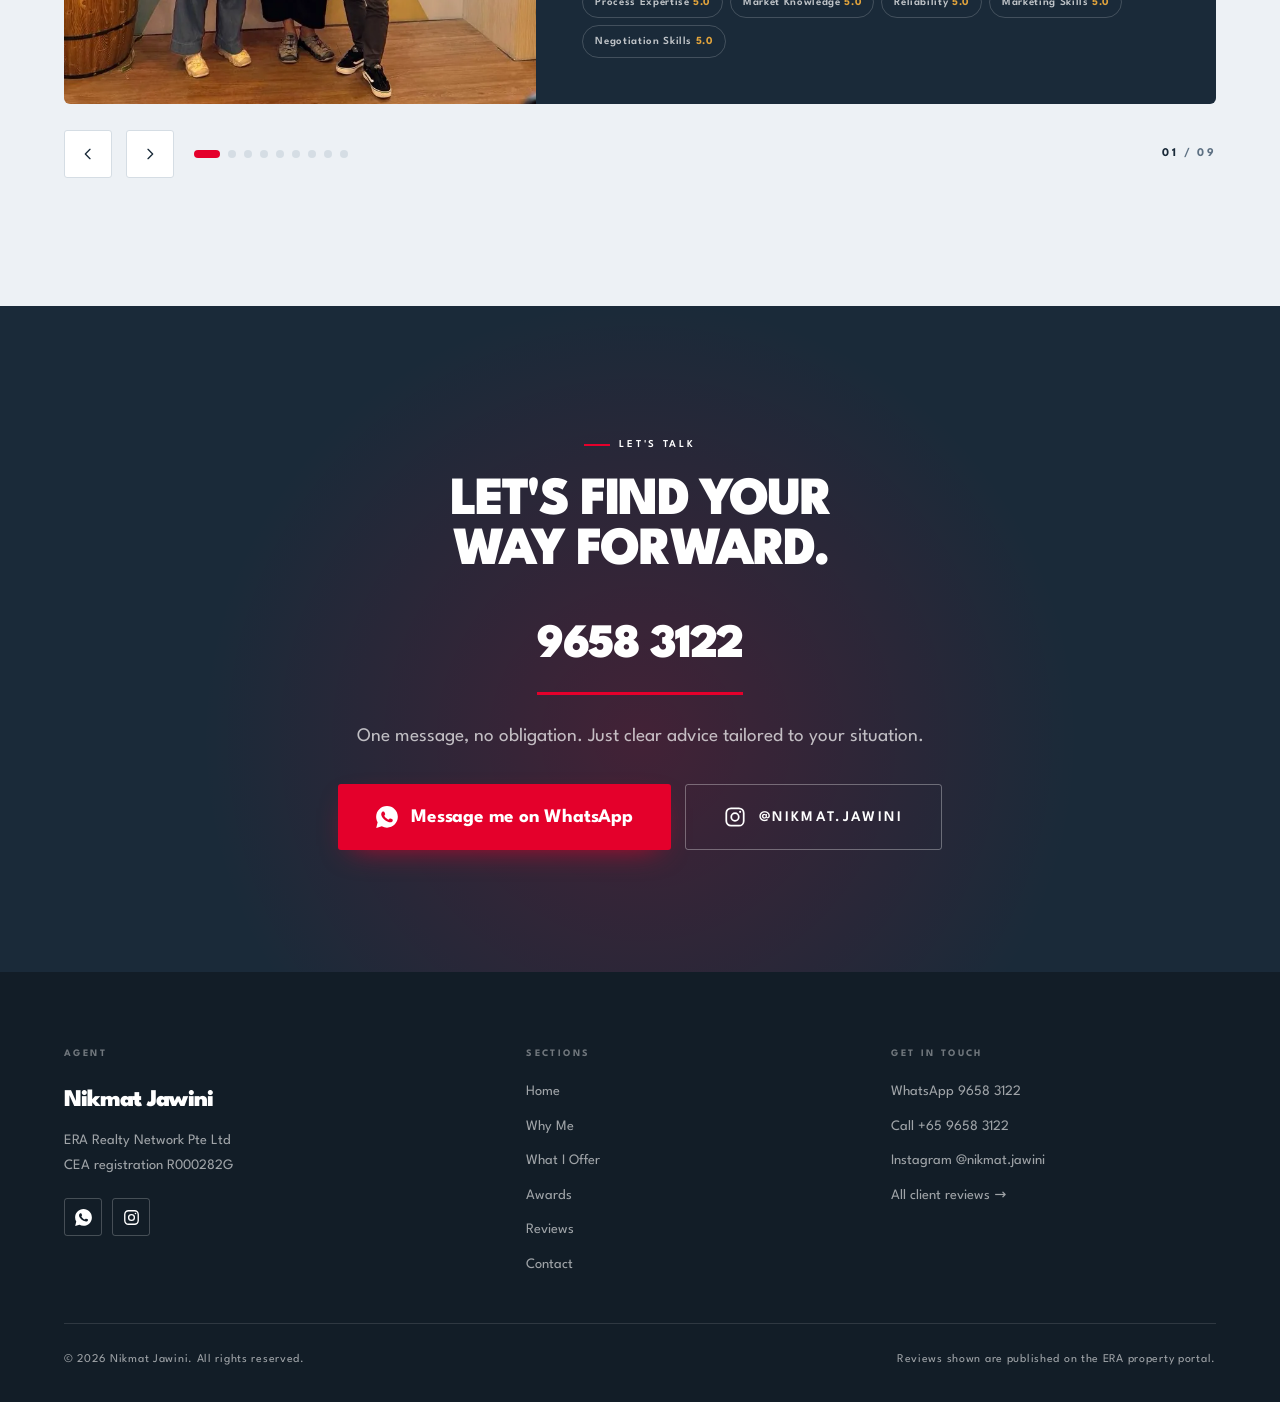
==== commit 91436fbb: "SEO: WebP images, structured data, sitemap, robots, favicon, static reviews - Convert hero, awards, " ====
--- a/index.html
+++ b/index.html
@@ -52,8 +52,8 @@
       property="og:image"
       content="https://nikmatjawini.com/assets/ograph/ograph.png?v=2"
     />
-    <meta property="og:image:width" content="1028" />
-    <meta property="og:image:height" content="1028" />
+    <meta property="og:image:width" content="1200" />
+    <meta property="og:image:height" content="630" />
     <meta name="twitter:card" content="summary_large_image" />
     <meta
       name="twitter:title"
@@ -67,13 +67,76 @@
       name="twitter:image"
       content="https://nikmatjawini.com/assets/ograph/ograph.png?v=2"
     />
+    <link rel="icon" href="/favicon.ico" sizes="48x48" />
+    <link rel="icon" href="/favicon.svg" type="image/svg+xml" />
+    <link rel="apple-touch-icon" href="/apple-touch-icon.png" />
+    <script type="application/ld+json">
+      {
+        "@context": "https://schema.org",
+        "@graph": [
+          {
+            "@type": "RealEstateAgent",
+            "@id": "https://nikmatjawini.com/#agent",
+            "name": "Nikmat Jawini",
+            "description": "Singapore property agent with ERA Realty Network. Helps clients buy, sell, upgrade or rightsize HDB, EC and condo homes, with sale proceeds, budget and financing worked out upfront.",
+            "url": "https://nikmatjawini.com/",
+            "image": "https://nikmatjawini.com/assets/nikmat_2.webp",
+            "logo": "https://nikmatjawini.com/apple-touch-icon.png",
+            "telephone": "+6596583122",
+            "areaServed": { "@type": "Country", "name": "Singapore" },
+            "parentOrganization": {
+              "@type": "Organization",
+              "name": "ERA Realty Network Pte Ltd"
+            },
+            "employee": { "@id": "https://nikmatjawini.com/#person" },
+            "sameAs": [
+              "https://www.instagram.com/nikmat.jawini/",
+              "https://propertyportal.era.com.sg/agent/detail/R000282G"
+            ]
+          },
+          {
+            "@type": "Person",
+            "@id": "https://nikmatjawini.com/#person",
+            "name": "Nikmat Jawini",
+            "jobTitle": "Real Estate Salesperson",
+            "url": "https://nikmatjawini.com/",
+            "image": "https://nikmatjawini.com/assets/nikmat_2.webp",
+            "telephone": "+6596583122",
+            "worksFor": {
+              "@type": "Organization",
+              "name": "ERA Realty Network Pte Ltd"
+            },
+            "identifier": {
+              "@type": "PropertyValue",
+              "propertyID": "CEA Registration Number",
+              "value": "R000282G"
+            },
+            "alumniOf": {
+              "@type": "CollegeOrUniversity",
+              "name": "Nanyang Technological University"
+            },
+            "sameAs": [
+              "https://www.instagram.com/nikmat.jawini/",
+              "https://propertyportal.era.com.sg/agent/detail/R000282G"
+            ]
+          },
+          {
+            "@type": "WebSite",
+            "@id": "https://nikmatjawini.com/#website",
+            "url": "https://nikmatjawini.com/",
+            "name": "Nikmat Jawini",
+            "publisher": { "@id": "https://nikmatjawini.com/#agent" }
+          }
+        ]
+      }
+    </script>
     <link rel="preconnect" href="https://fonts.googleapis.com" />
     <link rel="preconnect" href="https://fonts.gstatic.com" crossorigin />
     <link
       href="https://fonts.googleapis.com/css2?family=League+Spartan:wght@300;400;500;600;700;800;900&display=swap"
       rel="stylesheet"
     />
-    <link rel="stylesheet" href="style.css?v=1" />
+    <link rel="stylesheet" href="style.css?v=2" />
   </head>
   <body>
     <!-- ============ FIXED NAV ============ -->
@@ -175,7 +238,10 @@
         </div>
         <figure class="hero-figure">
           <img
-            src="assets/nikmat_2.png"
+            src="assets/nikmat_2.webp"
+            width="1000"
+            height="1117"
+            fetchpriority="high"
             alt="Nikmat Jawini, ERA real estate agent"
           />
         </figure>
@@ -209,7 +275,9 @@
             <div class="qual">
               <span class="qual-logo"
                 ><img
-                  src="assets/logo/NTU_Logo.png"
+                  src="assets/logo/ntu.webp"
+                  width="290"
+                  height="104"
                   alt="Nanyang Technological University"
                   loading="lazy" /></span
               ><span class="qual-txt"
@@ -220,6 +288,8 @@
               <span class="qual-logo"
                 ><img
                   src="assets/logo/cea.webp"
+                  width="210"
+                  height="104"
                   alt="Council for Estate Agencies"
                   loading="lazy" /></span
               ><span class="qual-txt"
@@ -319,7 +389,7 @@
           <div class="marquee-track">
             <figure class="award">
               <img
-                src="assets/awards/ape-elite-2025.jpg"
+                src="assets/awards/ape-elite-2025.webp"
                 width="778"
                 height="1100"
                 alt="Asia Pacific Elite Award Winner 2025 — Nikmat Jawini"
@@ -327,7 +397,7 @@
             </figure>
             <figure class="award">
               <img
-                src="assets/awards/top-1000-2025.jpg"
+                src="assets/awards/top-1000-2025.webp"
                 width="636"
                 height="900"
                 alt="Top 1000 Achievers of the Year 2025 — 937th, Nikmat Jawini"
@@ -335,7 +405,7 @@
             </figure>
             <figure class="award">
               <img
-                src="assets/awards/top-500-q2-2024.jpg"
+                src="assets/awards/top-500-q2-2024.webp"
                 width="900"
                 height="900"
                 alt="Top 500 Achievers Q2 2024, YoungERA — 456th, Nikmat Jawini"
@@ -343,7 +413,7 @@
             </figure>
             <figure class="award">
               <img
-                src="assets/awards/top-200-youngera-2025.jpg"
+                src="assets/awards/top-200-youngera-2025.webp"
                 width="636"
                 height="900"
                 alt="Top 200 YoungERA of the Year 2025 — 152nd, Nikmat Jawini"
@@ -351,7 +421,7 @@
             </figure>
             <figure class="award">
               <img
-                src="assets/awards/top-900-2024.jpg"
+                src="assets/awards/top-900-2024.webp"
                 width="636"
                 height="900"
                 alt="Top 900 Achievers of the Year 2024 — Nikmat Jawini"
@@ -359,7 +429,7 @@
             </figure>
             <figure class="award">
               <img
-                src="assets/awards/young-era-elite-q3-2024.jpg"
+                src="assets/awards/young-era-elite-q3-2024.webp"
                 width="900"
                 height="900"
                 alt="Young ERA Elite, Q3 2024 — Nikmat Jawini"
@@ -367,7 +437,7 @@
             </figure>
             <figure class="award">
               <img
-                src="assets/awards/top-gun-5yr.jpg"
+                src="assets/awards/top-gun-5yr.webp"
                 width="900"
                 height="900"
                 alt="ERA Top Gun — 5 Years long service, Nikmat Jawini"
@@ -375,7 +445,7 @@
             </figure>
             <figure class="award" aria-hidden="true">
               <img
-                src="assets/awards/ape-elite-2025.jpg"
+                src="assets/awards/ape-elite-2025.webp"
                 width="778"
                 height="1100"
                 alt=""
@@ -383,7 +453,7 @@
             </figure>
             <figure class="award" aria-hidden="true">
               <img
-                src="assets/awards/top-1000-2025.jpg"
+                src="assets/awards/top-1000-2025.webp"
                 width="636"
                 height="900"
                 alt=""
@@ -391,7 +461,7 @@
             </figure>
             <figure class="award" aria-hidden="true">
               <img
-                src="assets/awards/top-500-q2-2024.jpg"
+                src="assets/awards/top-500-q2-2024.webp"
                 width="900"
                 height="900"
                 alt=""
@@ -399,7 +469,7 @@
             </figure>
             <figure class="award" aria-hidden="true">
               <img
-                src="assets/awards/top-200-youngera-2025.jpg"
+                src="assets/awards/top-200-youngera-2025.webp"
                 width="636"
                 height="900"
                 alt=""
@@ -407,7 +477,7 @@
             </figure>
             <figure class="award" aria-hidden="true">
               <img
-                src="assets/awards/top-900-2024.jpg"
+                src="assets/awards/top-900-2024.webp"
                 width="636"
                 height="900"
                 alt=""
@@ -415,7 +485,7 @@
             </figure>
             <figure class="award" aria-hidden="true">
               <img
-                src="assets/awards/young-era-elite-q3-2024.jpg"
+                src="assets/awards/young-era-elite-q3-2024.webp"
                 width="900"
                 height="900"
                 alt=""
@@ -423,7 +493,7 @@
             </figure>
             <figure class="award" aria-hidden="true">
               <img
-                src="assets/awards/top-gun-5yr.jpg"
+                src="assets/awards/top-gun-5yr.webp"
                 width="900"
                 height="900"
                 alt=""
@@ -454,7 +524,172 @@
           </div>
 
           <div class="carousel" id="carousel">
-            <div class="viewport"><div class="track" id="track"></div></div>
+            <div class="viewport">
+            <div class="track" id="track">
+              <article class="slide"><div class="slide-in">
+                <figure class="shot" style="margin:0"><img src="assets/customers/khairiana.webp" alt="Nikmat Jawini with Nur Khairiana on handover day" loading="lazy" decoding="async" /><span class="stamp">Handover day</span></figure>
+                <div class="rev-pad">
+                  <div class="rev-meta">
+                    <span class="rev-name">Nur Khairiana</span>
+                    <span class="rev-role">Buyer</span>
+                    <span class="rev-date">15 January 2026</span>
+                  </div>
+                  <div class="stars" aria-label="5 out of 5">★★★★★</div>
+                  <div class="rev-body clamp">
+                    <p>We are truly grateful to have Nikmat as our property agent. He guided us smoothly through both the selling of our home and the purchase of our new house for upgrading. The entire process was well-managed and stress-free.</p>
+                    <p>Nikmat is very knowledgeable and generous in sharing his insights, and we learned a lot from him throughout this journey. His guidance helped us make informed decisions with confidence. Highly recommended for anyone looking for a reliable and trustworthy agent.</p>
+                  </div>
+                  <button class="rev-more" type="button" hidden>Read more</button>
+                  <div class="pills"><span class="pill">Communication <b>5.0</b></span><span class="pill">Client Dedication <b>5.0</b></span><span class="pill">Value-added Services <b>5.0</b></span><span class="pill">Process Expertise <b>5.0</b></span><span class="pill">Market Knowledge <b>5.0</b></span><span class="pill">Reliability <b>5.0</b></span><span class="pill">Marketing Skills <b>5.0</b></span><span class="pill">Negotiation Skills <b>5.0</b></span></div>
+                </div>
+              </div></article>
+              <article class="slide"><div class="slide-in">
+                <figure class="shot" style="margin:0"><img src="assets/customers/redzuan.webp" alt="Nikmat Jawini with Mohd Redzuan Bin Jaafar on handover day" loading="lazy" decoding="async" /><span class="stamp">Handover day</span></figure>
+                <div class="rev-pad">
+                  <div class="rev-meta">
+                    <span class="rev-name">Mohd Redzuan Bin Jaafar</span>
+                    <span class="rev-role">Buyer</span>
+                    <span class="rev-date">17 February 2025</span>
+                  </div>
+                  <div class="stars" aria-label="5 out of 5">★★★★★</div>
+                  <div class="rev-body clamp">
+                    <p>I had the pleasure of working with Nikmat and I can't thank him enough for his exceptional service. From the very beginning, he took the time to truly understand my situation — both physically and financially — ensuring that every option he presented aligned with my needs and comfort.</p>
+                    <p>His deep knowledge of the market, combined with his patience and attentiveness, made the entire process smooth and stress-free. He not only found me and my kids a home that met my criteria but also provided invaluable advice, ensuring I made the best decision for my future. His dedication, responsiveness and professionalism exceeded my expectations, and I always felt like a priority.</p>
+                    <p>If you're looking for an agent who genuinely cares about his clients and goes the extra mile, I highly recommend Nikmat. Thank you for making this experience such a positive one!</p>
+                  </div>
+                  <button class="rev-more" type="button" hidden>Read more</button>
+                  <div class="pills"><span class="pill">Communication <b>5.0</b></span><span class="pill">Client Dedication <b>5.0</b></span><span class="pill">Value-added Services <b>5.0</b></span><span class="pill">Process Expertise <b>5.0</b></span><span class="pill">Market Knowledge <b>5.0</b></span><span class="pill">Reliability <b>5.0</b></span><span class="pill">Marketing Skills <b>5.0</b></span><span class="pill">Negotiation Skills <b>5.0</b></span></div>
+                </div>
+              </div></article>
+              <article class="slide"><div class="slide-in">
+                <figure class="shot" style="margin:0"><img src="assets/customers/adil.webp" alt="Nikmat Jawini with Mohammed Adil Aprianto on handover day" loading="lazy" decoding="async" /><span class="stamp">Handover day</span></figure>
+                <div class="rev-pad">
+                  <div class="rev-meta">
+                    <span class="rev-name">Mohammed Adil Aprianto</span>
+                    <span class="rev-role">Buyer</span>
+                    <span class="rev-date">02 March 2026</span>
+                  </div>
+                  <div class="stars" aria-label="5 out of 5">★★★★★</div>
+                  <div class="rev-body clamp">
+                    <p>I would like to sincerely thank Nikmat, my ERA real estate agent, for making my property journey such a smooth and positive experience. He was recommended to me by a close friend, and I started engaging him on 23 October 2025. From the very first discussion, his explanation was clear and easy to understand.</p>
+                    <p>Buying a property can be stressful, but Nikmat ensured that everything was properly explained and handled professionally. He was responsive, patient and transparent at every stage — from viewing units to handling documentation and coordinating with the necessary parties. I never felt pressured, and I always felt that my interests came first.</p>
+                    <p>He also went the extra mile by explaining important aspects of property ownership beyond just the purchase itself. He shared valuable insights about long-term planning, including how property can support savings plans and retirement planning. That level of care and forward-thinking advice really impressed me.</p>
+                    <p>Today, 02 March 2026, I finally received my keys after about six months of waiting since we started the process. Looking back, the six months actually felt fast because everything was handled smoothly and professionally. Without hesitation, I will recommend Nikmat to others who are looking for a trustworthy and committed real estate agent.</p>
+                  </div>
+                  <button class="rev-more" type="button" hidden>Read more</button>
+                  <div class="pills"><span class="pill">Communication <b>5.0</b></span><span class="pill">Client Dedication <b>5.0</b></span><span class="pill">Value-added Services <b>5.0</b></span><span class="pill">Process Expertise <b>5.0</b></span><span class="pill">Market Knowledge <b>5.0</b></span><span class="pill">Reliability <b>5.0</b></span><span class="pill">Marketing Skills <b>5.0</b></span><span class="pill">Negotiation Skills <b>5.0</b></span></div>
+                </div>
+              </div></article>
+              <article class="slide"><div class="slide-in">
+                <figure class="shot" style="margin:0"><img src="assets/customers/khedir.webp" alt="Nikmat Jawini with Muhammad Khedir on handover day" loading="lazy" decoding="async" /><span class="stamp">Handover day</span></figure>
+                <div class="rev-pad">
+                  <div class="rev-meta">
+                    <span class="rev-name">Muhammad Khedir</span>
+                    <span class="rev-role">Buyer</span>
+                    <span class="rev-date">06 July 2026</span>
+                  </div>
+                  <div class="stars" aria-label="5 out of 5">★★★★★</div>
+                  <div class="rev-body clamp">
+                    <p>I had a very good experience working with Nikmat from ERA. He is very proactive and always keeps me updated without fail. I never had to chase him for any information. His communication is clear, prompt and professional throughout the whole process.</p>
+                    <p>What I appreciate most is that Nikmat is reliable, sincere and genuinely committed to helping his clients. He takes the initiative, explains everything patiently, and makes sure every detail is well taken care of. It really gave me peace of mind knowing he was handling everything.</p>
+                    <p>Thank you, Nikmat, for your dedication and excellent service. I would highly recommend you to anyone looking for a trustworthy, responsible and dependable property agent.</p>
+                  </div>
+                  <button class="rev-more" type="button" hidden>Read more</button>
+                  <div class="pills"><span class="pill">Communication <b>5.0</b></span><span class="pill">Client Dedication <b>5.0</b></span><span class="pill">Value-added Services <b>5.0</b></span><span class="pill">Process Expertise <b>5.0</b></span><span class="pill">Market Knowledge <b>5.0</b></span><span class="pill">Reliability <b>5.0</b></span><span class="pill">Marketing Skills <b>5.0</b></span><span class="pill">Negotiation Skills <b>5.0</b></span></div>
+                </div>
+              </div></article>
+              <article class="slide"><div class="slide-in">
+                <figure class="shot" style="margin:0"><img src="assets/customers/rajan.webp" alt="Nikmat Jawini with Rajan Giin Jyh on handover day" loading="lazy" decoding="async" /><span class="stamp">Handover day</span></figure>
+                <div class="rev-pad">
+                  <div class="rev-meta">
+                    <span class="rev-name">Rajan Giin Jyh</span>
+                    <span class="rev-role">Buyer</span>
+                    <span class="rev-date">07 June 2025</span>
+                  </div>
+                  <div class="stars" aria-label="5 out of 5">★★★★★</div>
+                  <div class="rev-body clamp">
+                    <p>News headline — 10 stars rating!! His knowledge, his transparency, and he responds fast as thunder. I had an amazing journey from the viewing request all the way to handover. Nikmat is always ahead of every detail, and that is what made engaging him so satisfying.</p>
+                    <p>He shares all the useful information openly over social media, which helped me get up to speed with everything I needed as a kick start. People these days say don't trust what you see on social media — so I decided to meet Nikmat in person, and what he shares online is exactly what you get in the live meeting. Trustworthy, superb agent — 10 stars.</p>
+                  </div>
+                  <button class="rev-more" type="button" hidden>Read more</button>
+                  <div class="pills"><span class="pill">Communication <b>5.0</b></span><span class="pill">Client Dedication <b>5.0</b></span><span class="pill">Value-added Services <b>5.0</b></span><span class="pill">Process Expertise <b>5.0</b></span><span class="pill">Market Knowledge <b>5.0</b></span><span class="pill">Reliability <b>5.0</b></span><span class="pill">Marketing Skills <b>5.0</b></span><span class="pill">Negotiation Skills <b>5.0</b></span></div>
+                </div>
+              </div></article>
+              <article class="slide"><div class="slide-in">
+                <figure class="shot" style="margin:0"><img src="assets/customers/bella.webp" alt="Nikmat Jawini with Bella Ariffin on handover day" loading="lazy" decoding="async" /><span class="stamp">Handover day</span></figure>
+                <div class="rev-pad">
+                  <div class="rev-meta">
+                    <span class="rev-name">Bella Ariffin</span>
+                    <span class="rev-role">Buyer</span>
+                    <span class="rev-date">03 March 2025</span>
+                  </div>
+                  <div class="stars" aria-label="5 out of 5">★★★★★</div>
+                  <div class="rev-body clamp">
+                    <p>We are incredibly grateful to Nikmat for helping us upgrade from our 4-room BTO to a 5-room EA. From the very beginning, he has been nothing short of exceptional — accommodating, patient, and always willing to go the extra mile to ensure we had a smooth and stress-free experience.</p>
+                    <p>Nikmat took the time to explain every step of the buying and selling process clearly, ensuring we understood the complexities of the property market in Singapore. His honesty and transparency were truly refreshing, and it gave us confidence in making informed decisions without any pressure.</p>
+                    <p>What makes Nikmat stand out even more is his warmth and authenticity. He didn't just help us buy and sell a house — he made the entire journey feel personal and meaningful. More than just a real estate agent, he has become a trusted friend, someone we know we can always count on for guidance and support.</p>
+                    <p>If you're looking for a real estate agent who is professional, knowledgeable and genuinely cares about your needs, we cannot recommend Nikmat enough. Thank you, Nikmat, for your dedication, hard work, and for making this such a smooth and rewarding experience for us!</p>
+                  </div>
+                  <button class="rev-more" type="button" hidden>Read more</button>
+                  <div class="pills"><span class="pill">Communication <b>5.0</b></span><span class="pill">Client Dedication <b>5.0</b></span><span class="pill">Value-added Services <b>5.0</b></span><span class="pill">Process Expertise <b>5.0</b></span><span class="pill">Market Knowledge <b>5.0</b></span><span class="pill">Reliability <b>5.0</b></span><span class="pill">Marketing Skills <b>5.0</b></span><span class="pill">Negotiation Skills <b>5.0</b></span></div>
+                </div>
+              </div></article>
+              <article class="slide"><div class="slide-in">
+                <figure class="shot" style="margin:0"><img src="assets/customers/irna.webp" alt="Nikmat Jawini with Irna Nurlina on handover day" loading="lazy" decoding="async" /><span class="stamp">Handover day</span></figure>
+                <div class="rev-pad">
+                  <div class="rev-meta">
+                    <span class="rev-name">Irna Nurlina</span>
+                    <span class="rev-role">Buyer</span>
+                    <span class="rev-date">02 July 2026</span>
+                  </div>
+                  <div class="stars" aria-label="5 out of 5">★★★★★</div>
+                  <div class="rev-body clamp">
+                    <p>Agent Nik makes it a priority to know the client's current needs and future plans in order to suggest appropriate property to view and decide on, as well as how best to finance the purchase that suits the client's personal situation.</p>
+                    <p>He gives his own view about what he would do if it were his decision, while giving the client options to consider. He is professional, patient, and timely with responses. He knows the market and ways to manage situations and people.</p>
+                  </div>
+                  <button class="rev-more" type="button" hidden>Read more</button>
+                  <div class="pills"><span class="pill">Communication <b>5.0</b></span><span class="pill">Client Dedication <b>5.0</b></span><span class="pill">Value-added Services <b>5.0</b></span><span class="pill">Process Expertise <b>5.0</b></span><span class="pill">Market Knowledge <b>5.0</b></span><span class="pill">Reliability <b>5.0</b></span><span class="pill">Marketing Skills <b>5.0</b></span><span class="pill">Negotiation Skills <b>5.0</b></span></div>
+                </div>
+              </div></article>
+              <article class="slide"><div class="slide-in">
+                <figure class="shot" style="margin:0"><img src="assets/customers/dewi.webp" alt="Nikmat Jawini with Dewi on handover day" loading="lazy" decoding="async" /><span class="stamp">Handover day</span></figure>
+                <div class="rev-pad">
+                  <div class="rev-meta">
+                    <span class="rev-name">Dewi</span>
+                    <span class="rev-role">Seller</span>
+                    <span class="rev-date">02 December 2025</span>
+                  </div>
+                  <div class="stars" aria-label="5 out of 5">★★★★★</div>
+                  <div class="rev-body clamp">
+                    <p>Nikmat has provided us with truly outstanding service from start to finish. Despite the slow property market, he managed to sell our flat at the exact price we wanted — something we deeply appreciate given the challenging conditions. We were also able to secure a flat that is affordable and priced lower than others in the area.</p>
+                    <p>Throughout the entire process, he was always readily available and consistently kept us updated on the progress of both our sale and purchase. There was absolutely no need for us to chase for information. His detailed updates and proactive communication gave us complete confidence and peace of mind.</p>
+                    <p>He reassured us from the beginning that we could rely 100% on him, and he truly lived up to that promise. Because of his efficiency and commitment, we hardly had to get involved in the more complex parts of the process — he took care of everything seamlessly.</p>
+                    <p>The trust we placed in him was fully justified, and he delivered above and beyond our expectations. We will definitely reach out to him again for any future property matters. Thank you so much, Nikmat!</p>
+                  </div>
+                  <button class="rev-more" type="button" hidden>Read more</button>
+                  <div class="pills"><span class="pill">Communication <b>5.0</b></span><span class="pill">Client Dedication <b>5.0</b></span><span class="pill">Value-added Services <b>5.0</b></span><span class="pill">Process Expertise <b>5.0</b></span><span class="pill">Market Knowledge <b>5.0</b></span><span class="pill">Reliability <b>5.0</b></span><span class="pill">Marketing Skills <b>5.0</b></span><span class="pill">Negotiation Skills <b>5.0</b></span></div>
+                </div>
+              </div></article>
+              <article class="slide"><div class="slide-in">
+                <figure class="shot" style="margin:0"><img src="assets/customers/ismail.webp" alt="Nikmat Jawini with Ismail on handover day" loading="lazy" decoding="async" /><span class="stamp">Handover day</span></figure>
+                <div class="rev-pad">
+                  <div class="rev-meta">
+                    <span class="rev-name">Ismail</span>
+                    <span class="rev-role">Buyer</span>
+                    <span class="rev-date">26 September 2025</span>
+                  </div>
+                  <div class="stars" aria-label="5 out of 5">★★★★★</div>
+                  <div class="rev-body clamp">
+                    <p>Nikmat helped us with the sale of our first home, then followed up by helping us secure our forever home. He had already understood our requirements and advised us on the units that best matched our criteria. He was very patient with us — we viewed more than 20 units before landing on the one we all agreed on.</p>
+                    <p>Then came another obstacle: buying the house at a valuation we could gain an advantage from. With Nikmat's advice, everything fell nicely into place. Thanks to the calculations he made, we were happy to purchase our forever home with extra cash in hand — and even projected to finish paying off the house before either of us retires.</p>
+                    <p>He communicated clearly at every step and was empathetic throughout, always trying to put himself in our situation. He is very knowledgeable and backs every statement with statistics, and he is honest if the option we are leaning towards is not the best one — he will do his best to find a better alternative. You can be certain you have approached the right agent to handle your home transaction. We are more than pleased, and we recommend future homeowners to have a conversation with Nikmat.</p>
+                  </div>
+                  <button class="rev-more" type="button" hidden>Read more</button>
+                  <div class="pills"><span class="pill">Communication <b>5.0</b></span><span class="pill">Client Dedication <b>5.0</b></span><span class="pill">Value-added Services <b>5.0</b></span><span class="pill">Process Expertise <b>5.0</b></span><span class="pill">Market Knowledge <b>5.0</b></span><span class="pill">Reliability <b>5.0</b></span><span class="pill">Marketing Skills <b>5.0</b></span><span class="pill">Negotiation Skills <b>5.0</b></span></div>
+                </div>
+              </div></article>
+            </div>
+          </div>
             <div class="car-ctrl">
               <button class="arrow" id="prev" aria-label="Previous review">
                 <svg
@@ -489,7 +724,7 @@
                 aria-label="Choose a review"
               ></div>
               <span class="counter"
-                ><b id="cur">01</b> / <span id="tot">07</span></span
+                ><b id="cur">01</b> / <span id="tot">09</span></span
               >
             </div>
           </div>
@@ -663,6 +898,6 @@
       </div>
     </footer>
 
-    <script src="script.js?v=2"></script>
+    <script src="script.js?v=3"></script>
   </body>
 </html>
--- a/style.css
+++ b/style.css
@@ -48,6 +48,7 @@
 }
 img {
   max-width: 100%;
+  height: auto;
   display: block;
 }
 a {
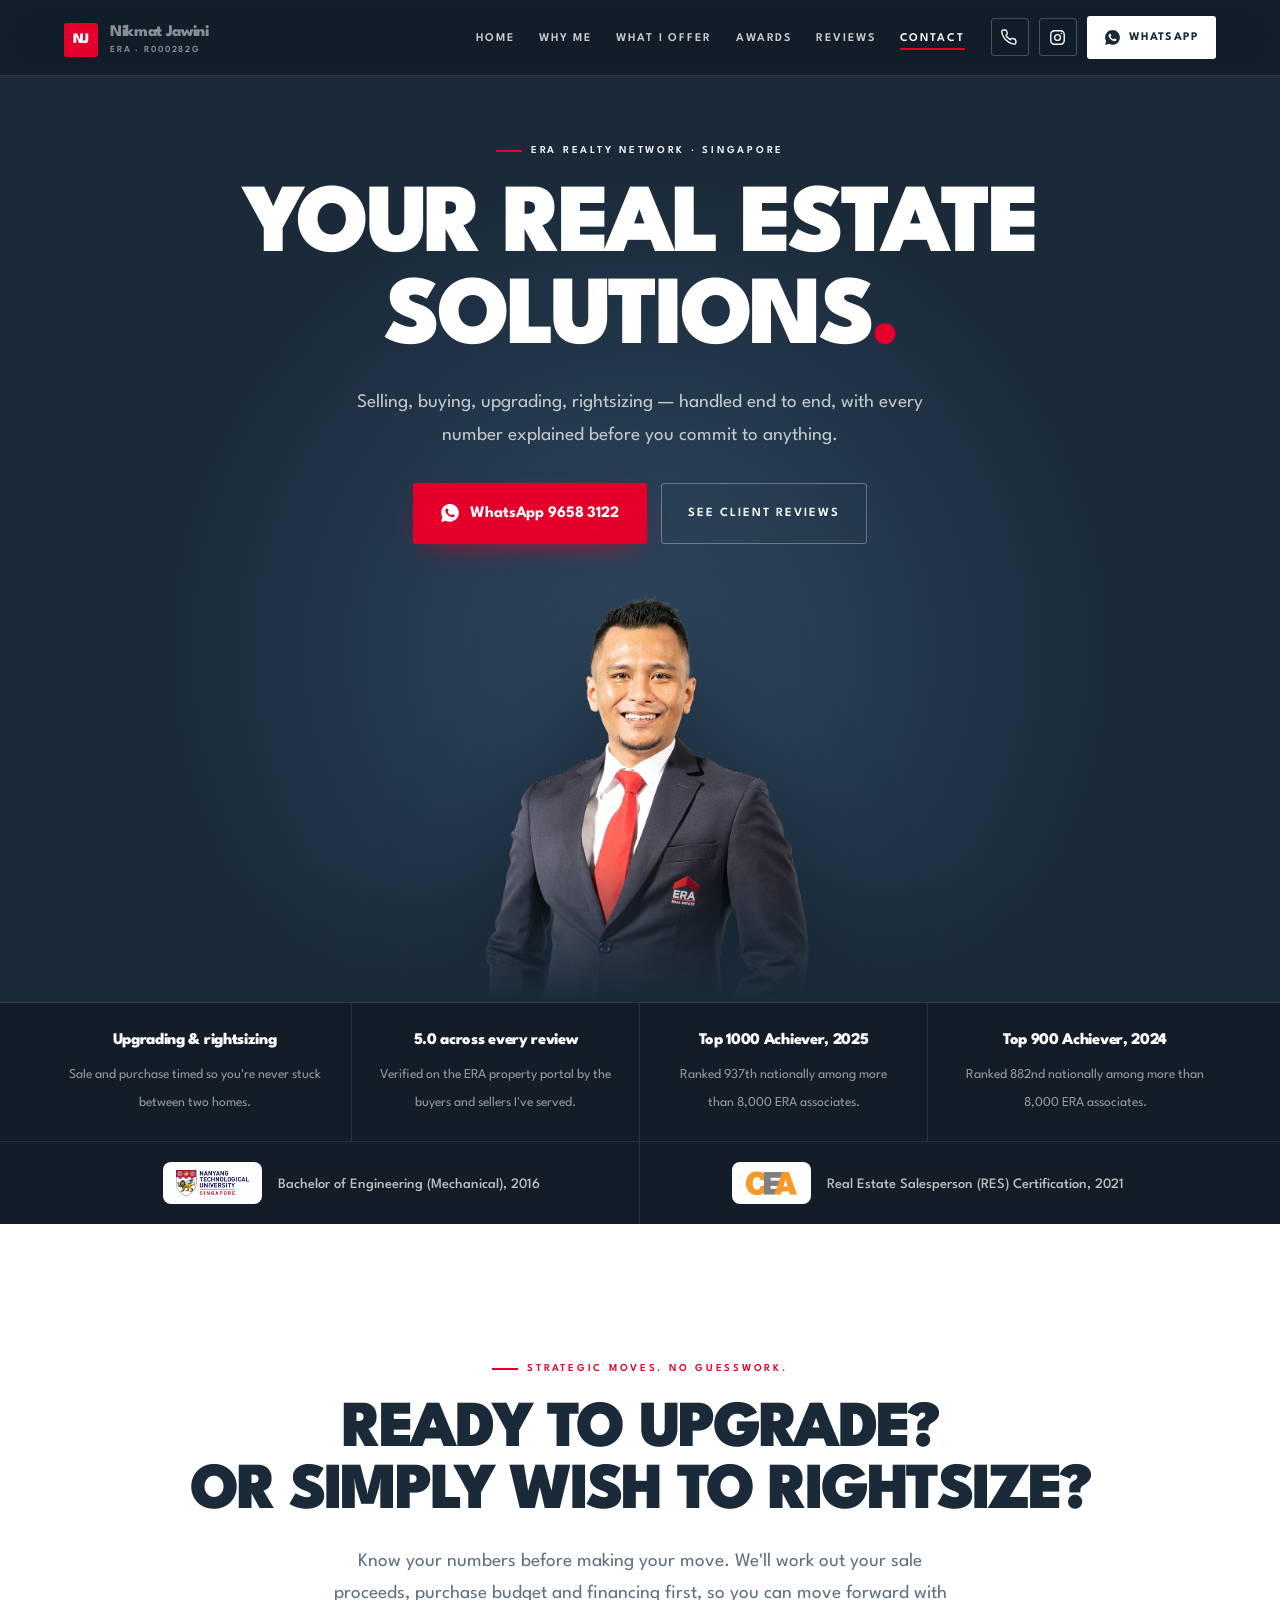
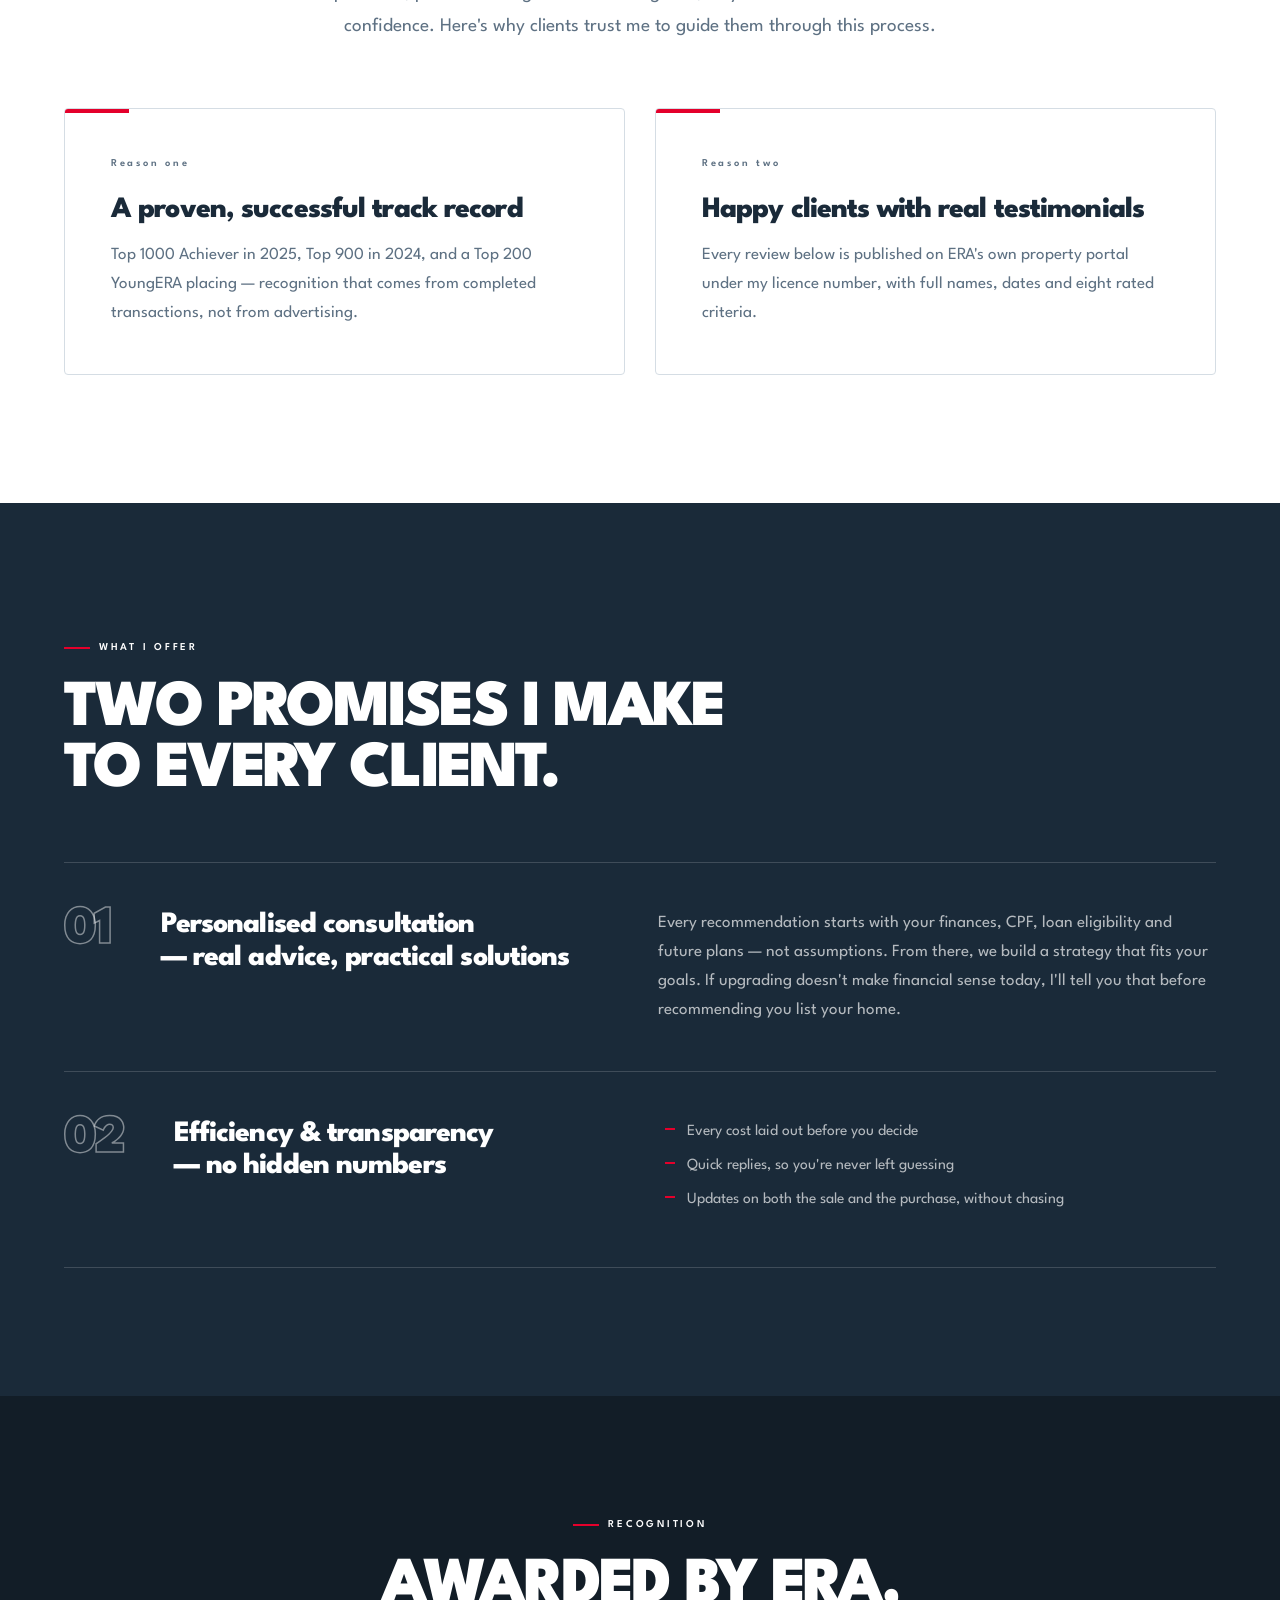
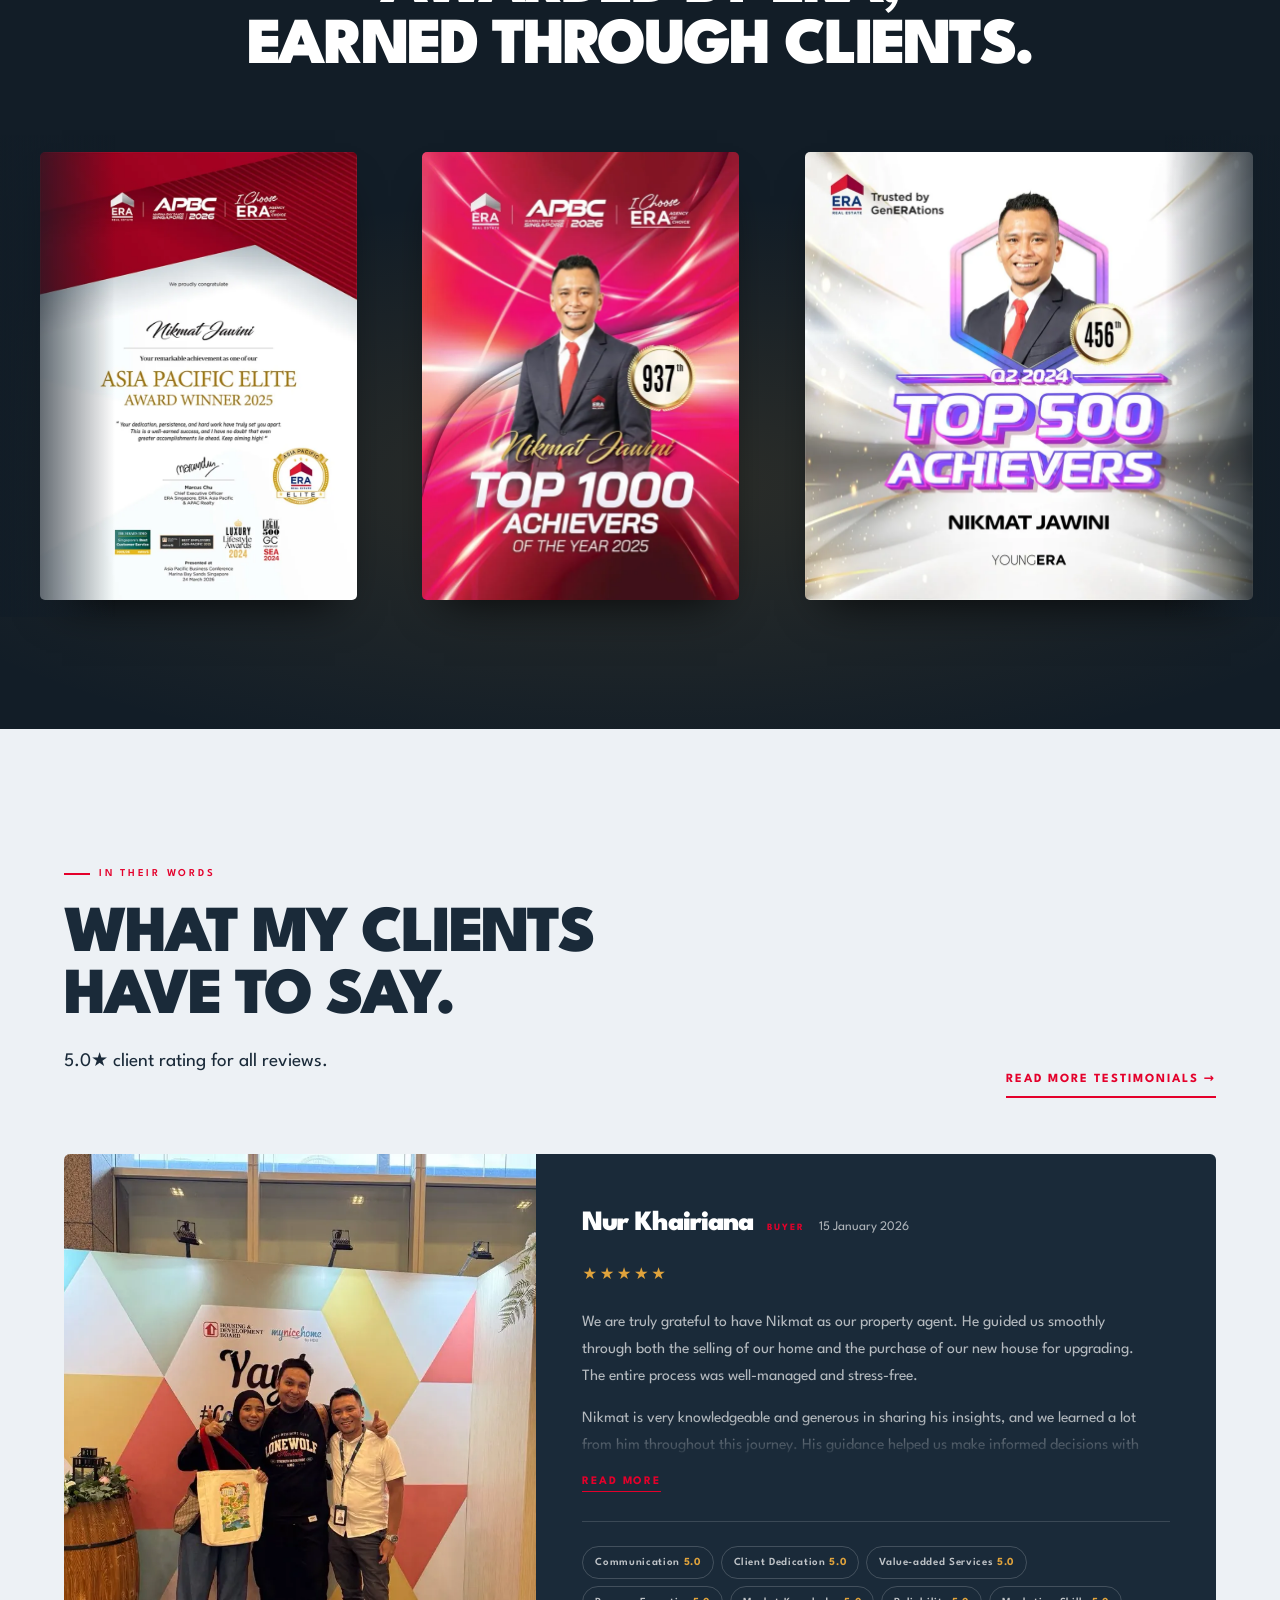
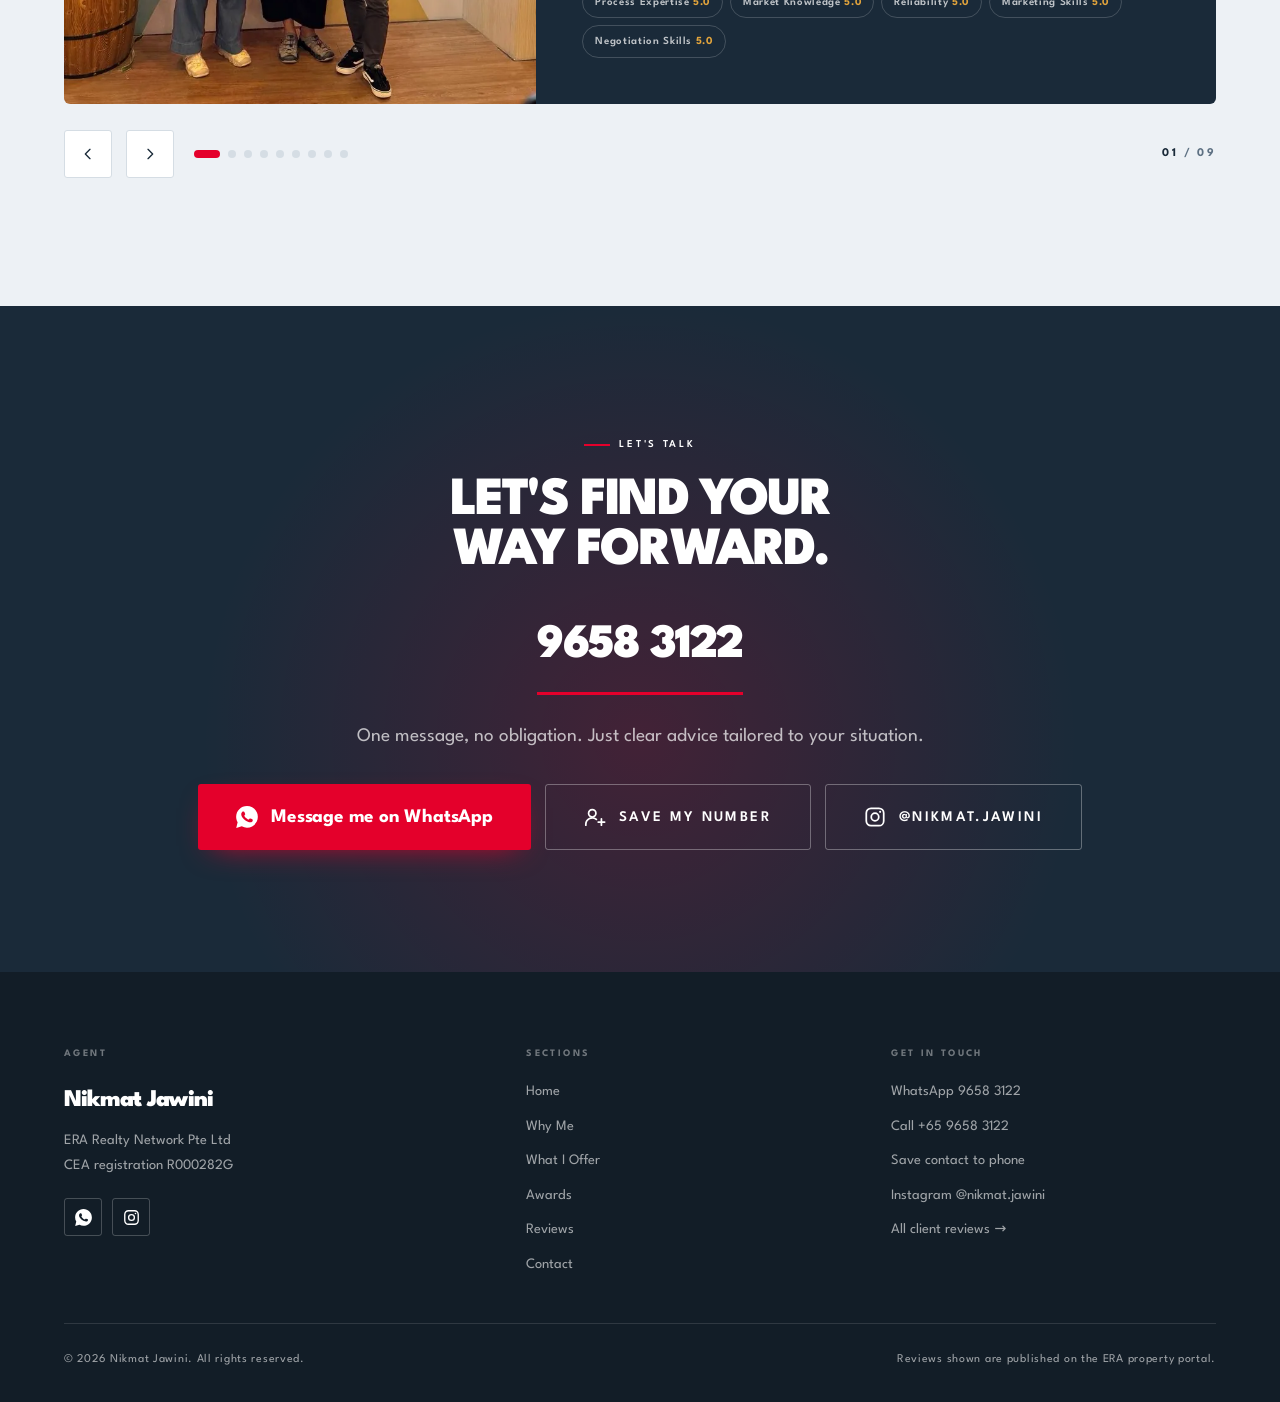
==== commit 089838da: "Add Save my number (vCard on phones, copy on desktop), Top 900 2024 stat - Header phone icon, contac" ====
--- a/index.html
+++ b/index.html
@@ -136,7 +136,7 @@
       href="https://fonts.googleapis.com/css2?family=League+Spartan:wght@300;400;500;600;700;800;900&display=swap"
       rel="stylesheet"
     />
-    <link rel="stylesheet" href="style.css?v=2" />
+    <link rel="stylesheet" href="style.css?v=7" />
   </head>
   <body>
     <!-- ============ FIXED NAV ============ -->
@@ -165,6 +165,20 @@
           <li><a href="#contact">Contact</a></li>
         </ul>
         <div class="nav-social">
+          <a class="icon-btn" href="/nikmat-jawini.vcf" aria-label="Save my number"
+            ><svg
+              viewBox="0 0 24 24"
+              fill="none"
+              stroke="currentColor"
+              stroke-width="1.9"
+              stroke-linecap="round"
+              stroke-linejoin="round"
+              aria-hidden="true"
+            >
+              <path
+                d="M21 16.4v2.9a2 2 0 0 1-2.2 2 19.8 19.8 0 0 1-8.6-3.1 19.5 19.5 0 0 1-6-6A19.8 19.8 0 0 1 1.1 3.6 2 2 0 0 1 3.1 1.4H6a2 2 0 0 1 2 1.7c.1.9.4 1.8.7 2.7a2 2 0 0 1-.5 2.1L7 9.1a16 16 0 0 0 6 6l1.2-1.2a2 2 0 0 1 2.1-.5c.9.3 1.8.6 2.7.7a2 2 0 0 1 1.7 2z"
+              /></svg
+          ></a>
           <a
             class="icon-btn"
             href="https://www.instagram.com/nikmat.jawini/"
@@ -268,6 +282,13 @@
                 associates.</span
               >
             </div>
+            <div class="hs">
+              <b>Top 900 Achiever, 2024</b
+              ><span
+                >Ranked 882nd nationally among more than 8,000 ERA
+                associates.</span
+              >
+            </div>
           </div>
         </div>
         <div class="qual-strip">
@@ -424,7 +445,7 @@
                 src="assets/awards/top-900-2024.webp"
                 width="636"
                 height="900"
-                alt="Top 900 Achievers of the Year 2024 — Nikmat Jawini"
+                alt="Top 900 Achievers of the Year 2024 — 882nd, Nikmat Jawini"
               />
             </figure>
             <figure class="award">
@@ -762,6 +783,24 @@
                 />
               </svg>
               <span>Message me on WhatsApp</span>
+            </a>
+            <a class="btn-line" href="/nikmat-jawini.vcf"
+              ><svg
+                width="18"
+                height="18"
+                viewBox="0 0 24 24"
+                fill="none"
+                stroke="currentColor"
+                stroke-width="1.9"
+                stroke-linecap="round"
+                stroke-linejoin="round"
+                aria-hidden="true"
+              >
+                <circle cx="9" cy="8" r="4" />
+                <path d="M2 21v-1a7 7 0 0 1 11.5-5.4" />
+                <path d="M19 14v7M15.5 17.5h7" />
+              </svg>
+              <span>Save my number</span>
             </a>
             <a
               class="btn-line"
@@ -870,6 +909,7 @@
                 >
               </li>
               <li><a href="tel:+6596583122">Call +65 9658 3122</a></li>
+              <li><a href="/nikmat-jawini.vcf">Save contact to phone</a></li>
               <li>
                 <a
                   href="https://www.instagram.com/nikmat.jawini/"
@@ -898,6 +938,6 @@
       </div>
     </footer>
 
-    <script src="script.js?v=3"></script>
+    <script src="script.js?v=6"></script>
   </body>
 </html>
--- a/style.css
+++ b/style.css
@@ -433,7 +433,7 @@
 }
 .hero-strip .wrap {
   display: grid;
-  grid-template-columns: repeat(3, 1fr);
+  grid-template-columns: repeat(4, minmax(0, 1fr));
   gap: 0;
 }
 .hs {
@@ -1260,3 +1260,96 @@
   outline: 2px solid var(--red);
   outline-offset: 3px;
 }
+
+/* ---------- copy-number tooltip ---------- */
+.copy-tip {
+  position: fixed;
+  z-index: 200;
+  transform: translate(-50%, -100%) translateY(6px);
+  background: #fff;
+  color: var(--navy);
+  font-weight: 700;
+  font-size: 0.82rem;
+  letter-spacing: 0.02em;
+  padding: 9px 14px;
+  border-radius: 4px;
+  box-shadow: 0 12px 30px -10px rgba(0, 0, 0, 0.45);
+  white-space: nowrap;
+  pointer-events: none;
+  opacity: 0;
+  transition:
+    opacity 0.2s,
+    transform 0.2s;
+}
+.copy-tip::after {
+  content: "";
+  position: absolute;
+  left: 50%;
+  top: 100%;
+  transform: translateX(-50%);
+  border: 6px solid transparent;
+  border-top-color: #fff;
+}
+.copy-tip.show {
+  opacity: 1;
+  transform: translate(-50%, -100%);
+}
+.copy-tip.below {
+  transform: translate(-50%, 0) translateY(-6px);
+}
+.copy-tip.below.show {
+  transform: translate(-50%, 0);
+}
+.copy-tip.below::after {
+  top: auto;
+  bottom: 100%;
+  border-top-color: transparent;
+  border-bottom-color: #fff;
+}
+/* header: keep burger + 3 icons on one line on narrow phones */
+.burger {
+  flex: 0 0 auto;
+}
+@media (max-width: 400px) {
+  .nav-in {
+    gap: 8px;
+  }
+  .nav-social {
+    gap: 6px;
+  }
+  .icon-btn,
+  .burger {
+    width: 36px;
+    height: 36px;
+  }
+  .nav .wa-btn {
+    padding: 11px 12px;
+  }
+  .brand {
+    gap: 9px;
+    min-width: 0;
+    flex: 0 1 auto;
+  }
+  .brand .txt {
+    min-width: 0;
+  }
+}
+@media (max-width: 340px) {
+  .brand .txt {
+    display: none;
+  }
+}
+/* centre NTU / CEA in their halves to match the centred stats above */
+@media (min-width: 761px) {
+  .qual {
+    justify-content: center;
+    padding-left: 26px !important;
+    padding-right: 26px !important;
+  }
+}
+@media (max-width: 900px) {
+  .hs span {
+    display: flex;
+    line-height: 1.5;
+  }
+}
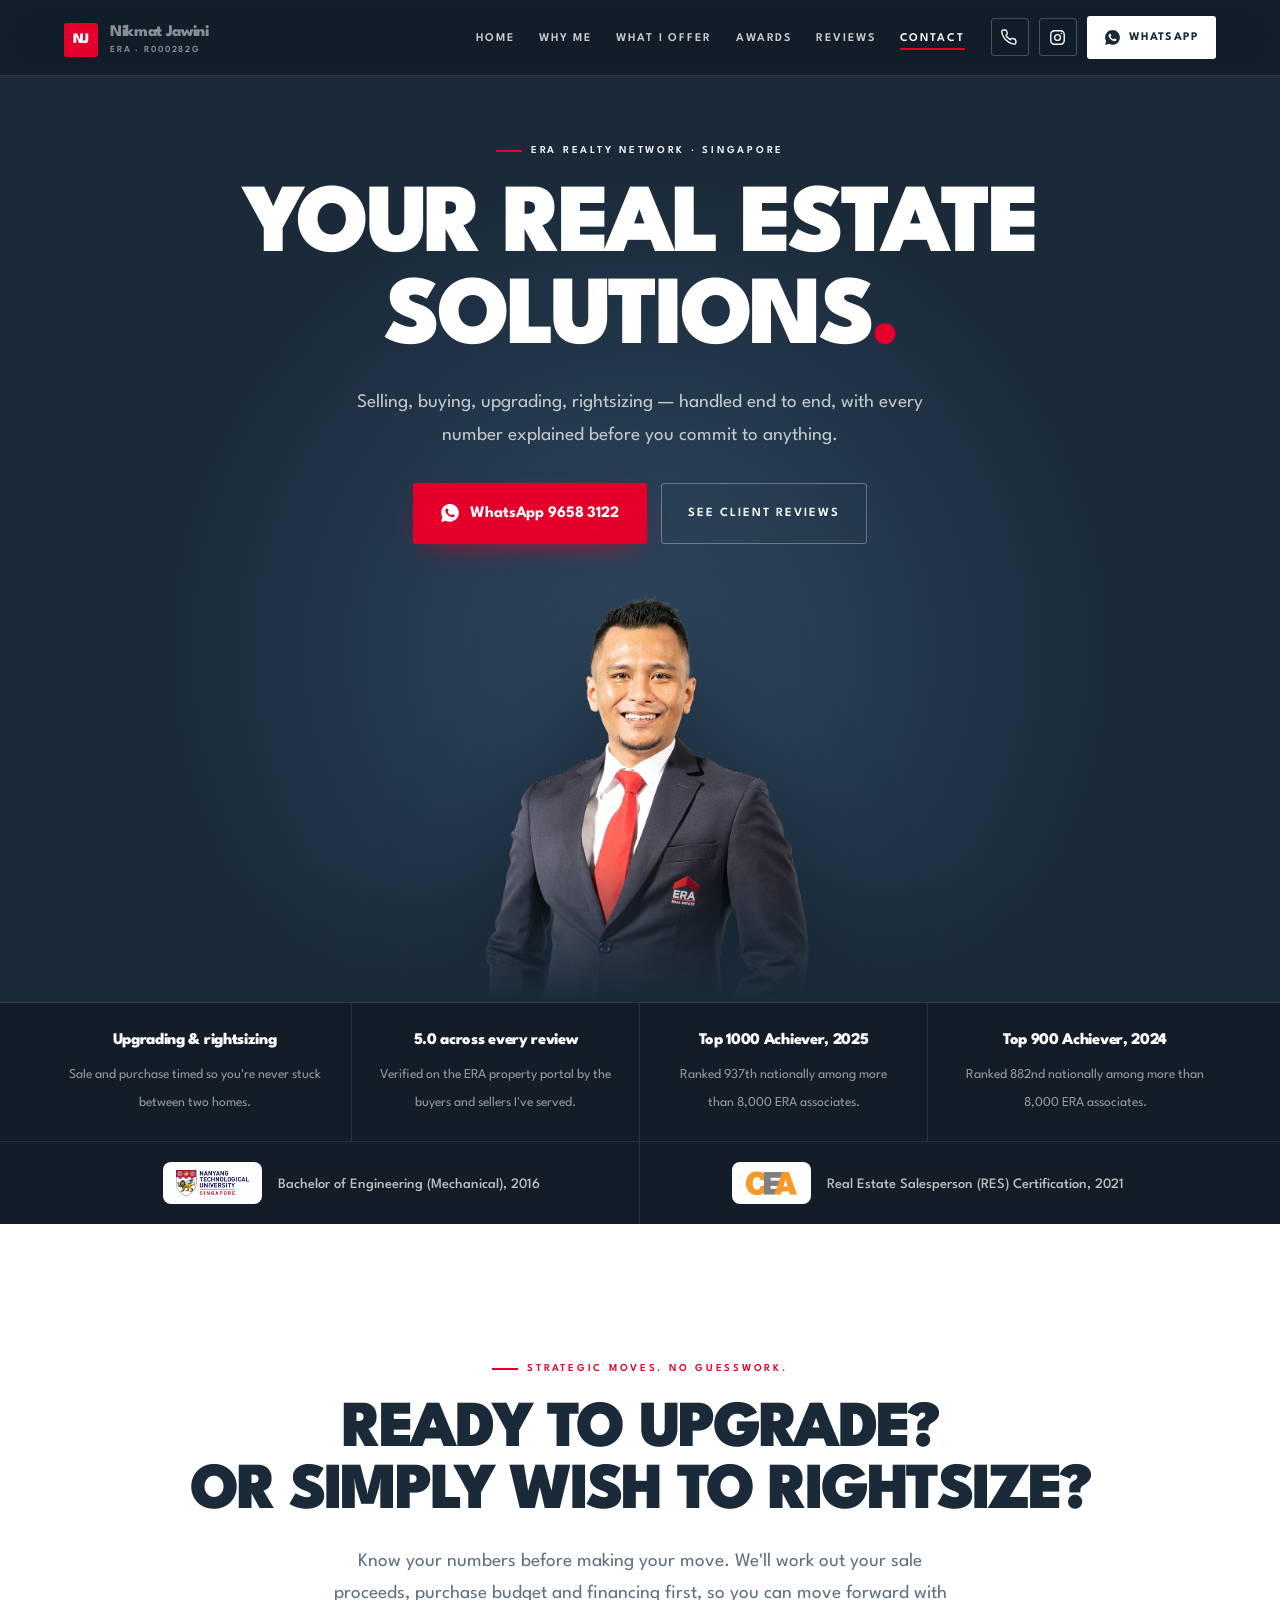
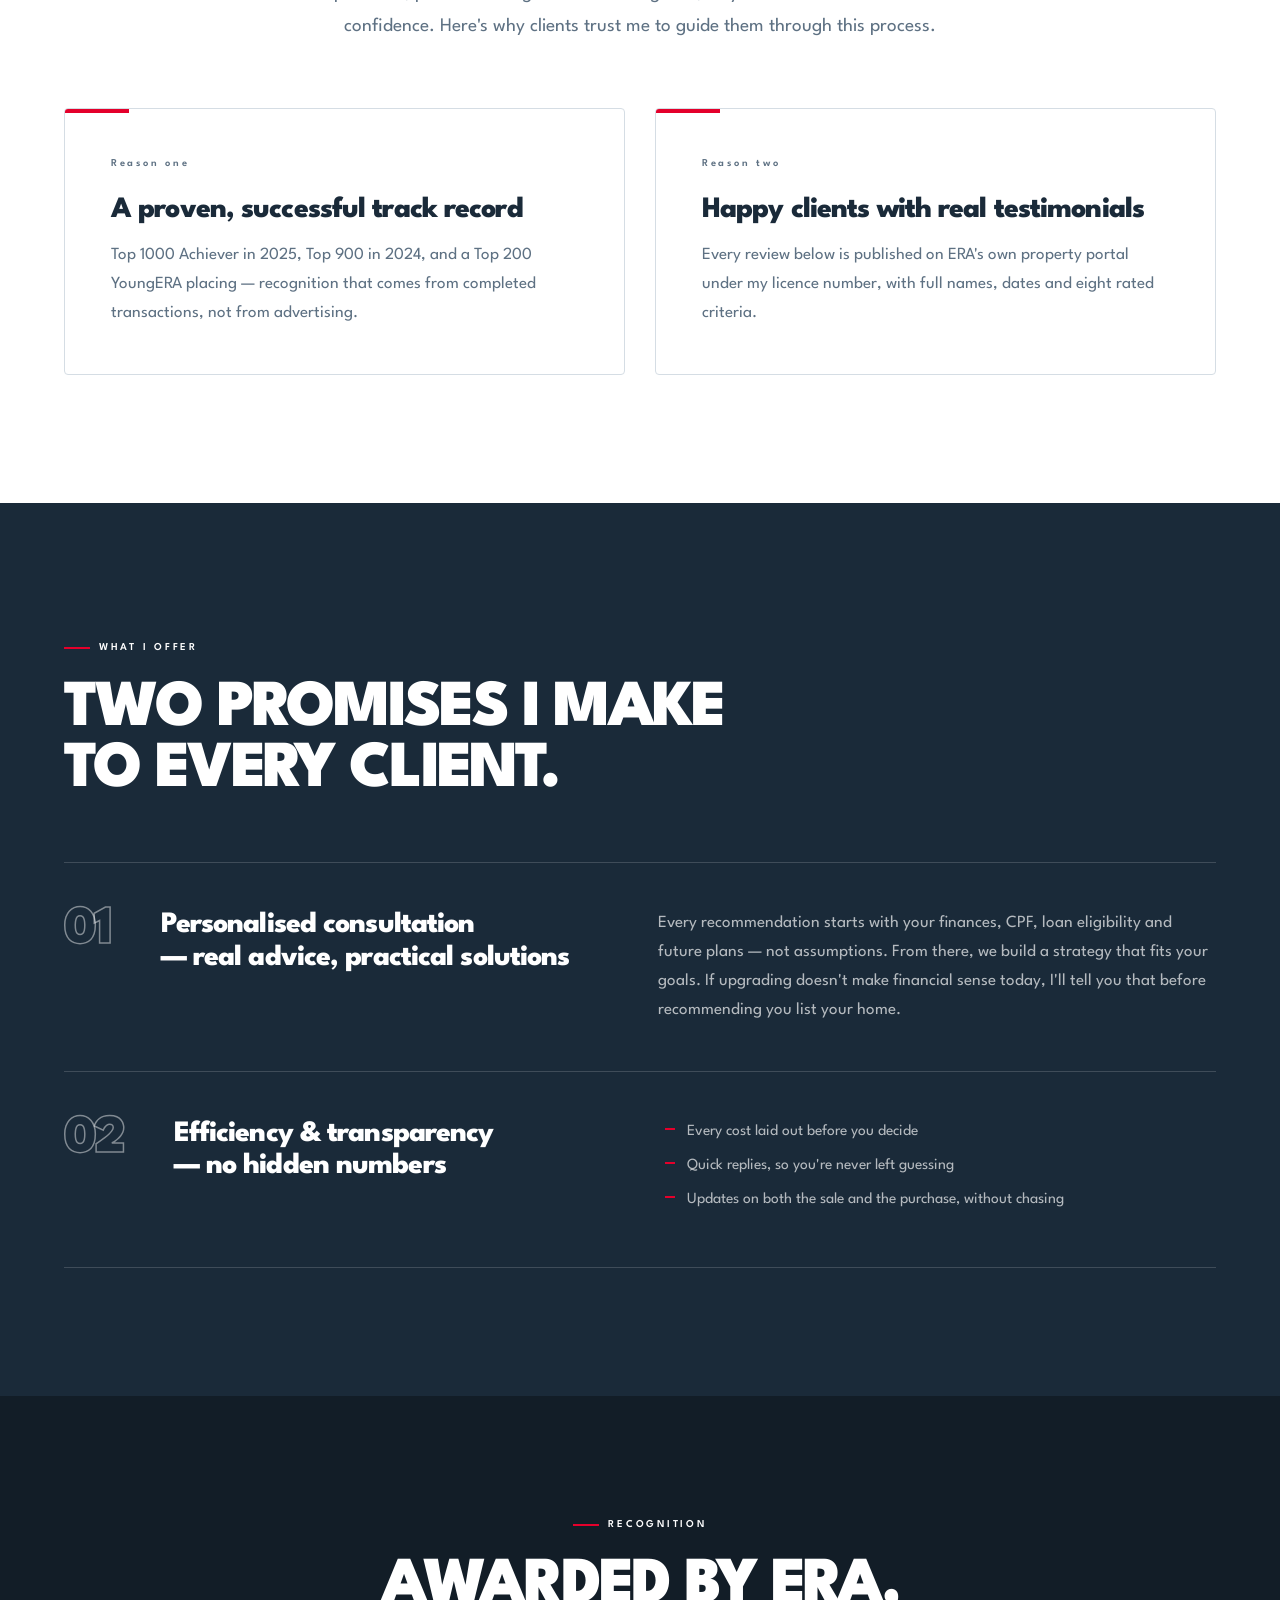
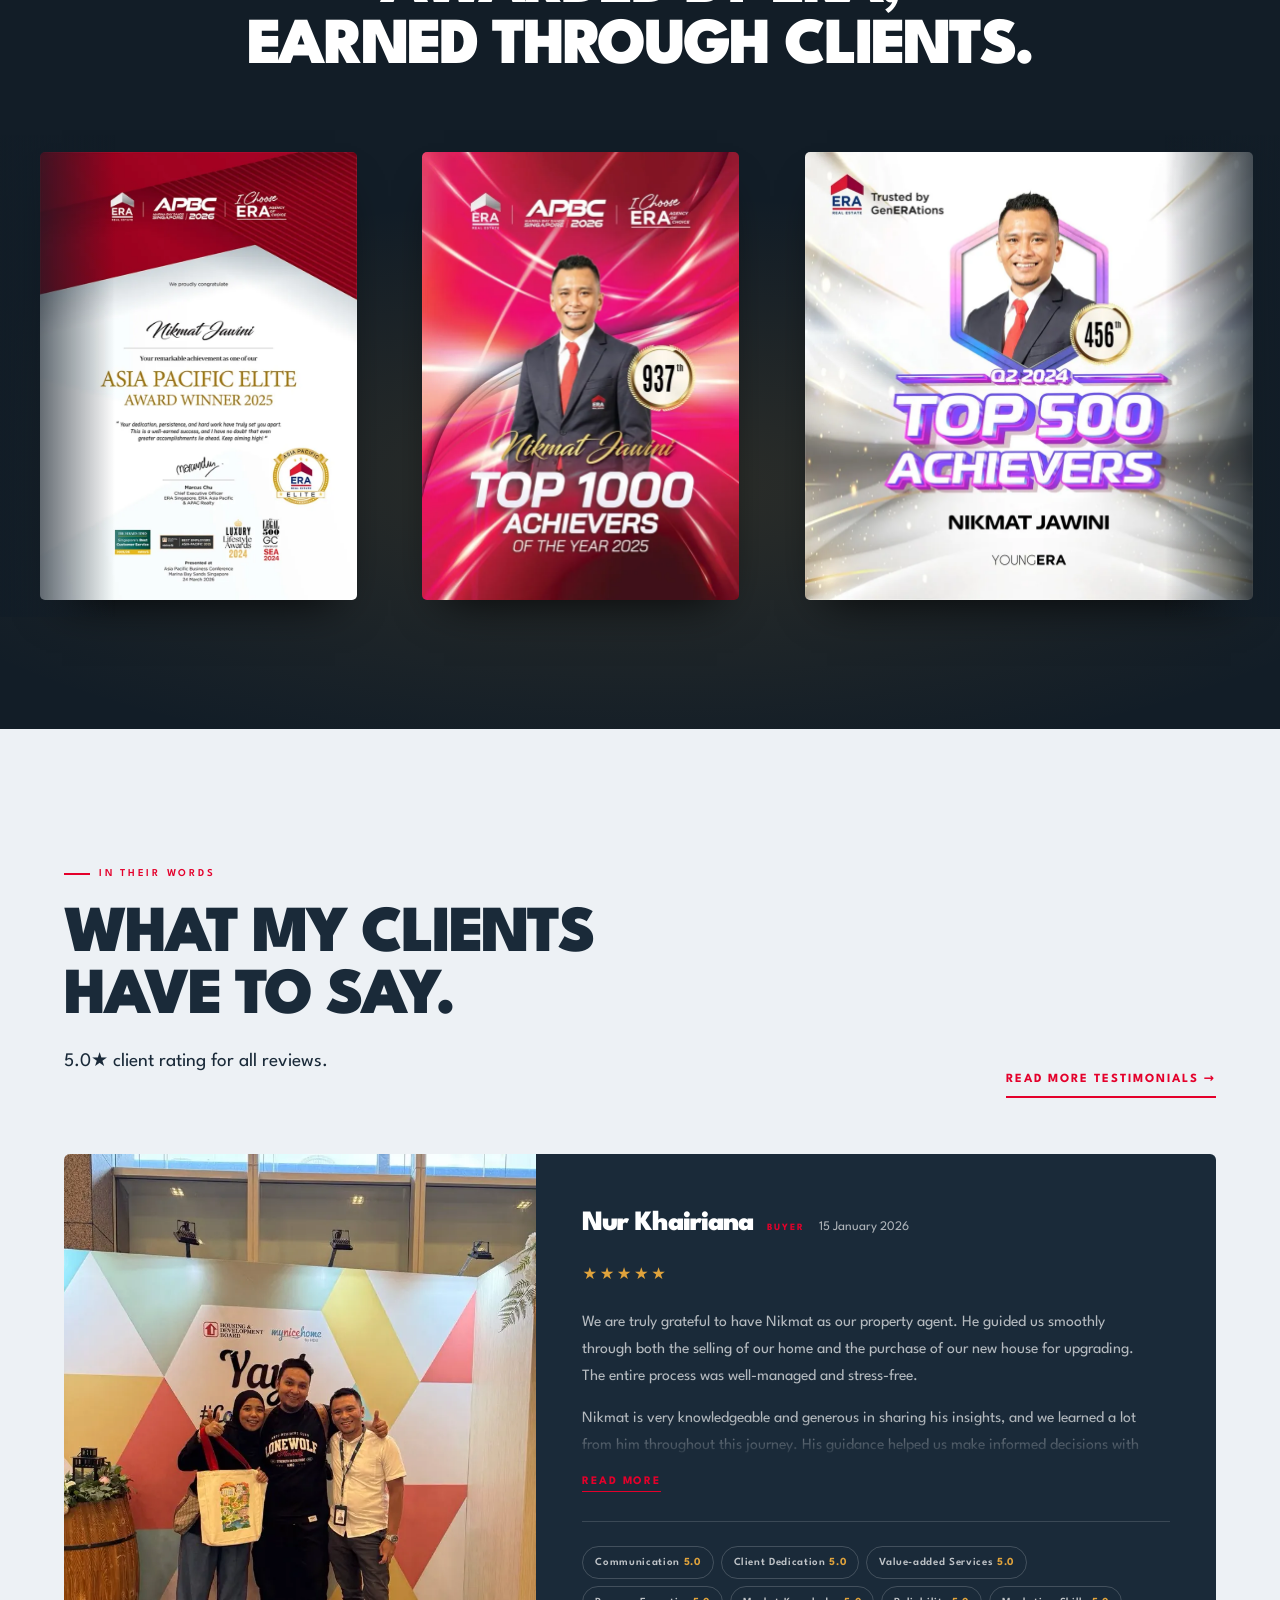
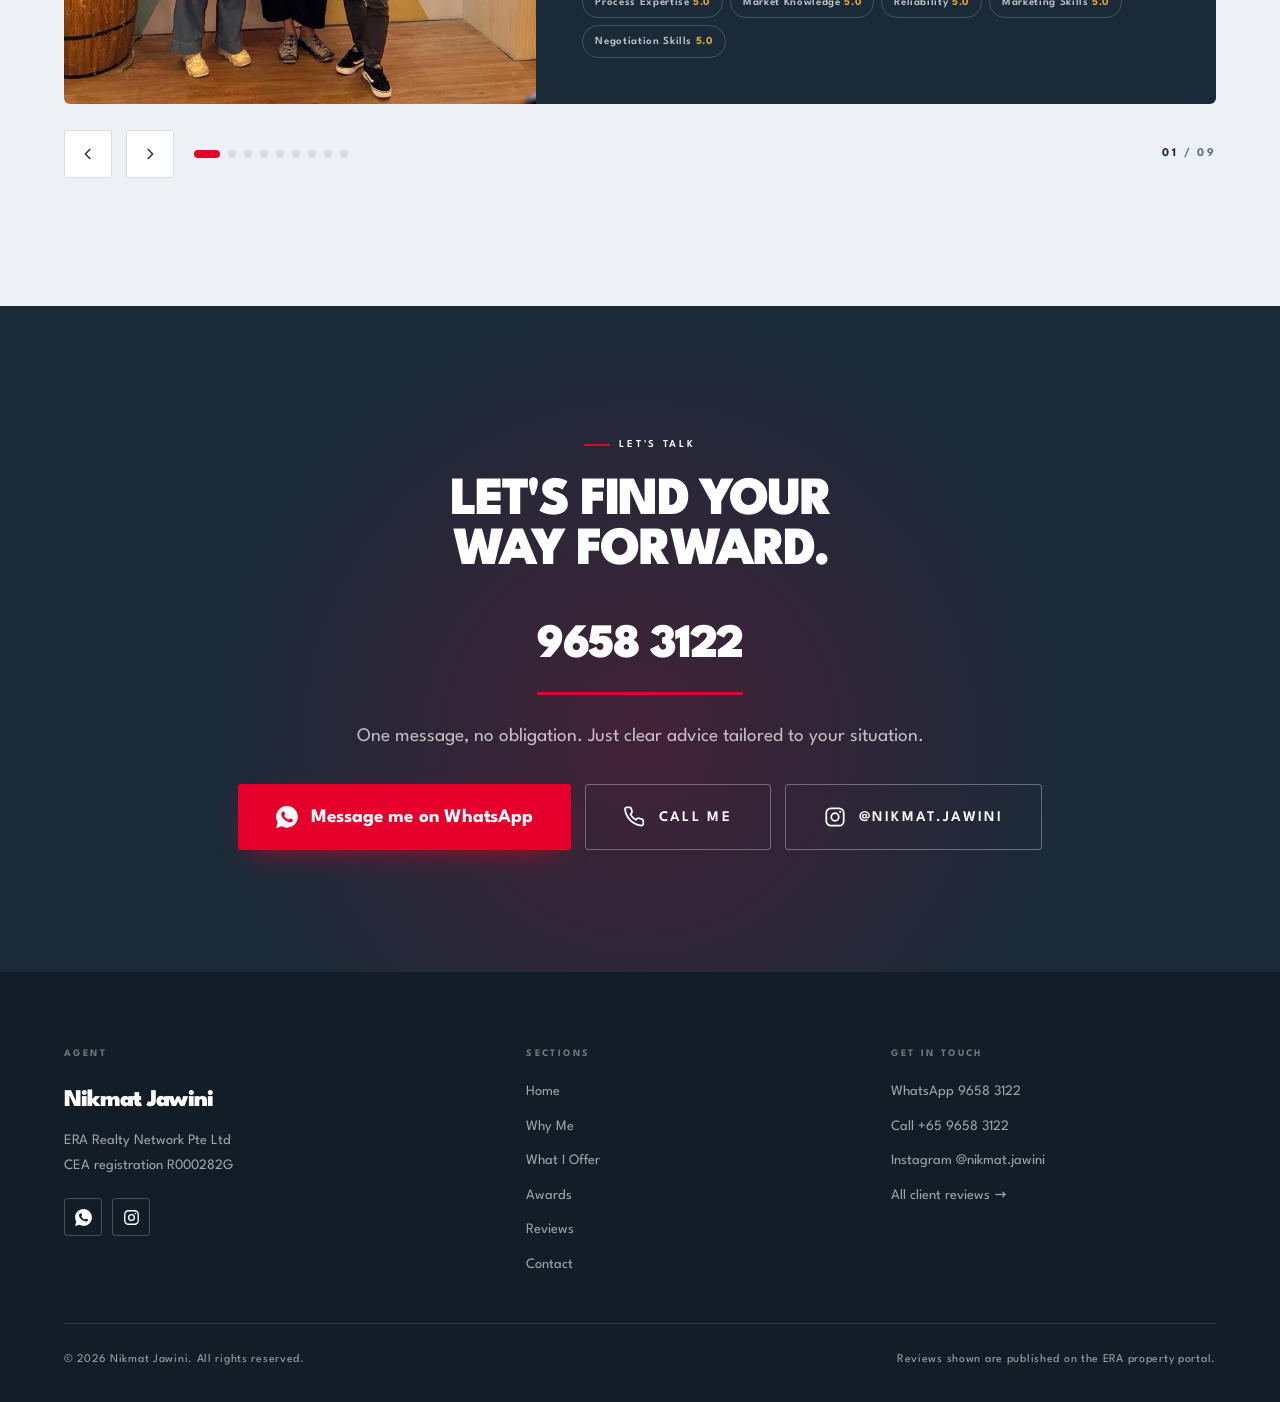
==== commit c20acaa4: "Phone buttons open the dialer instead of downloading a vCard - Header icon and contact button use te" ====
--- a/index.html
+++ b/index.html
@@ -165,7 +165,7 @@
           <li><a href="#contact">Contact</a></li>
         </ul>
         <div class="nav-social">
-          <a class="icon-btn" href="/nikmat-jawini.vcf" aria-label="Save my number"
+          <a class="icon-btn" href="tel:+6596583122" aria-label="Call 9658 3122"
             ><svg
               viewBox="0 0 24 24"
               fill="none"
@@ -784,7 +784,7 @@
               </svg>
               <span>Message me on WhatsApp</span>
             </a>
-            <a class="btn-line" href="/nikmat-jawini.vcf"
+            <a class="btn-line" href="tel:+6596583122"
               ><svg
                 width="18"
                 height="18"
@@ -796,11 +796,11 @@
                 stroke-linejoin="round"
                 aria-hidden="true"
               >
-                <circle cx="9" cy="8" r="4" />
-                <path d="M2 21v-1a7 7 0 0 1 11.5-5.4" />
-                <path d="M19 14v7M15.5 17.5h7" />
+                <path
+                  d="M21 16.4v2.9a2 2 0 0 1-2.2 2 19.8 19.8 0 0 1-8.6-3.1 19.5 19.5 0 0 1-6-6A19.8 19.8 0 0 1 1.1 3.6 2 2 0 0 1 3.1 1.4H6a2 2 0 0 1 2 1.7c.1.9.4 1.8.7 2.7a2 2 0 0 1-.5 2.1L7 9.1a16 16 0 0 0 6 6l1.2-1.2a2 2 0 0 1 2.1-.5c.9.3 1.8.6 2.7.7a2 2 0 0 1 1.7 2z"
+                />
               </svg>
-              <span>Save my number</span>
+              <span>Call me</span>
             </a>
             <a
               class="btn-line"
@@ -909,7 +909,6 @@
                 >
               </li>
               <li><a href="tel:+6596583122">Call +65 9658 3122</a></li>
-              <li><a href="/nikmat-jawini.vcf">Save contact to phone</a></li>
               <li>
                 <a
                   href="https://www.instagram.com/nikmat.jawini/"
@@ -938,6 +937,6 @@
       </div>
     </footer>
 
-    <script src="script.js?v=6"></script>
+    <script src="script.js?v=7"></script>
   </body>
 </html>
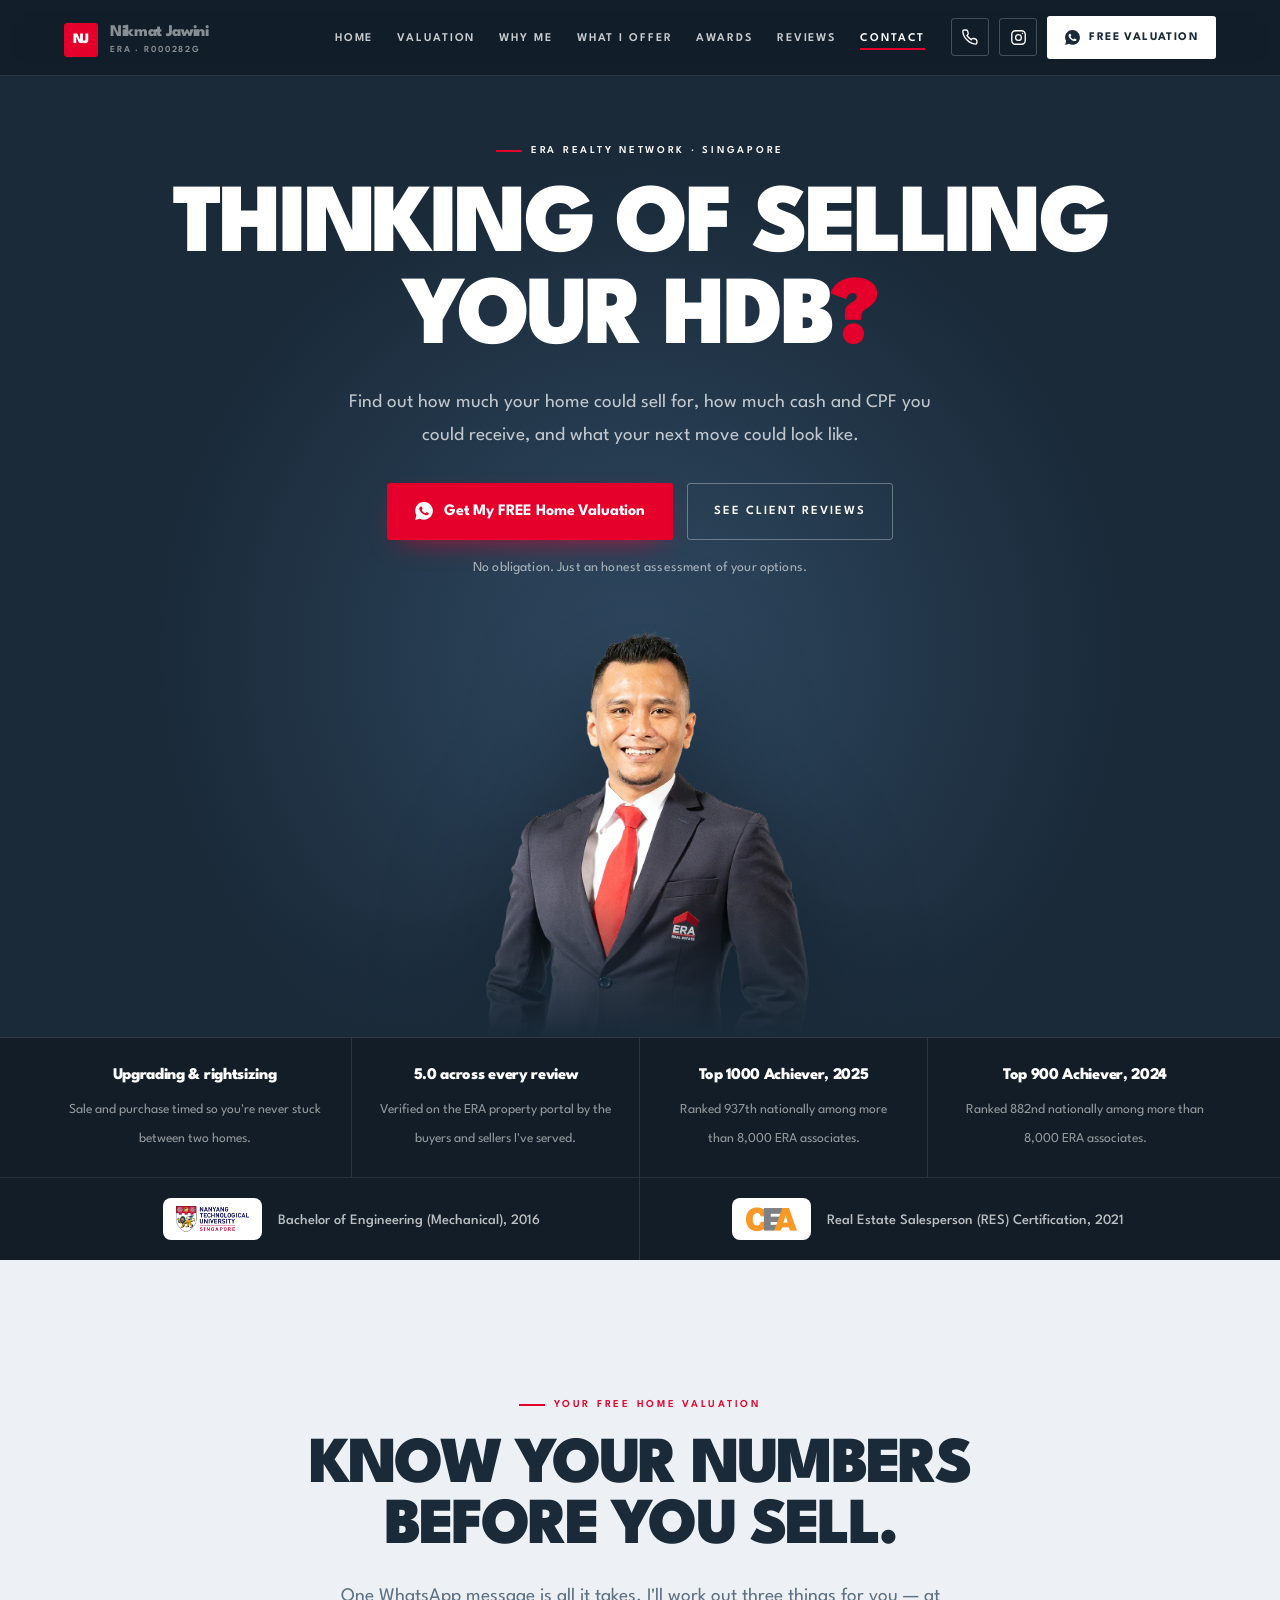
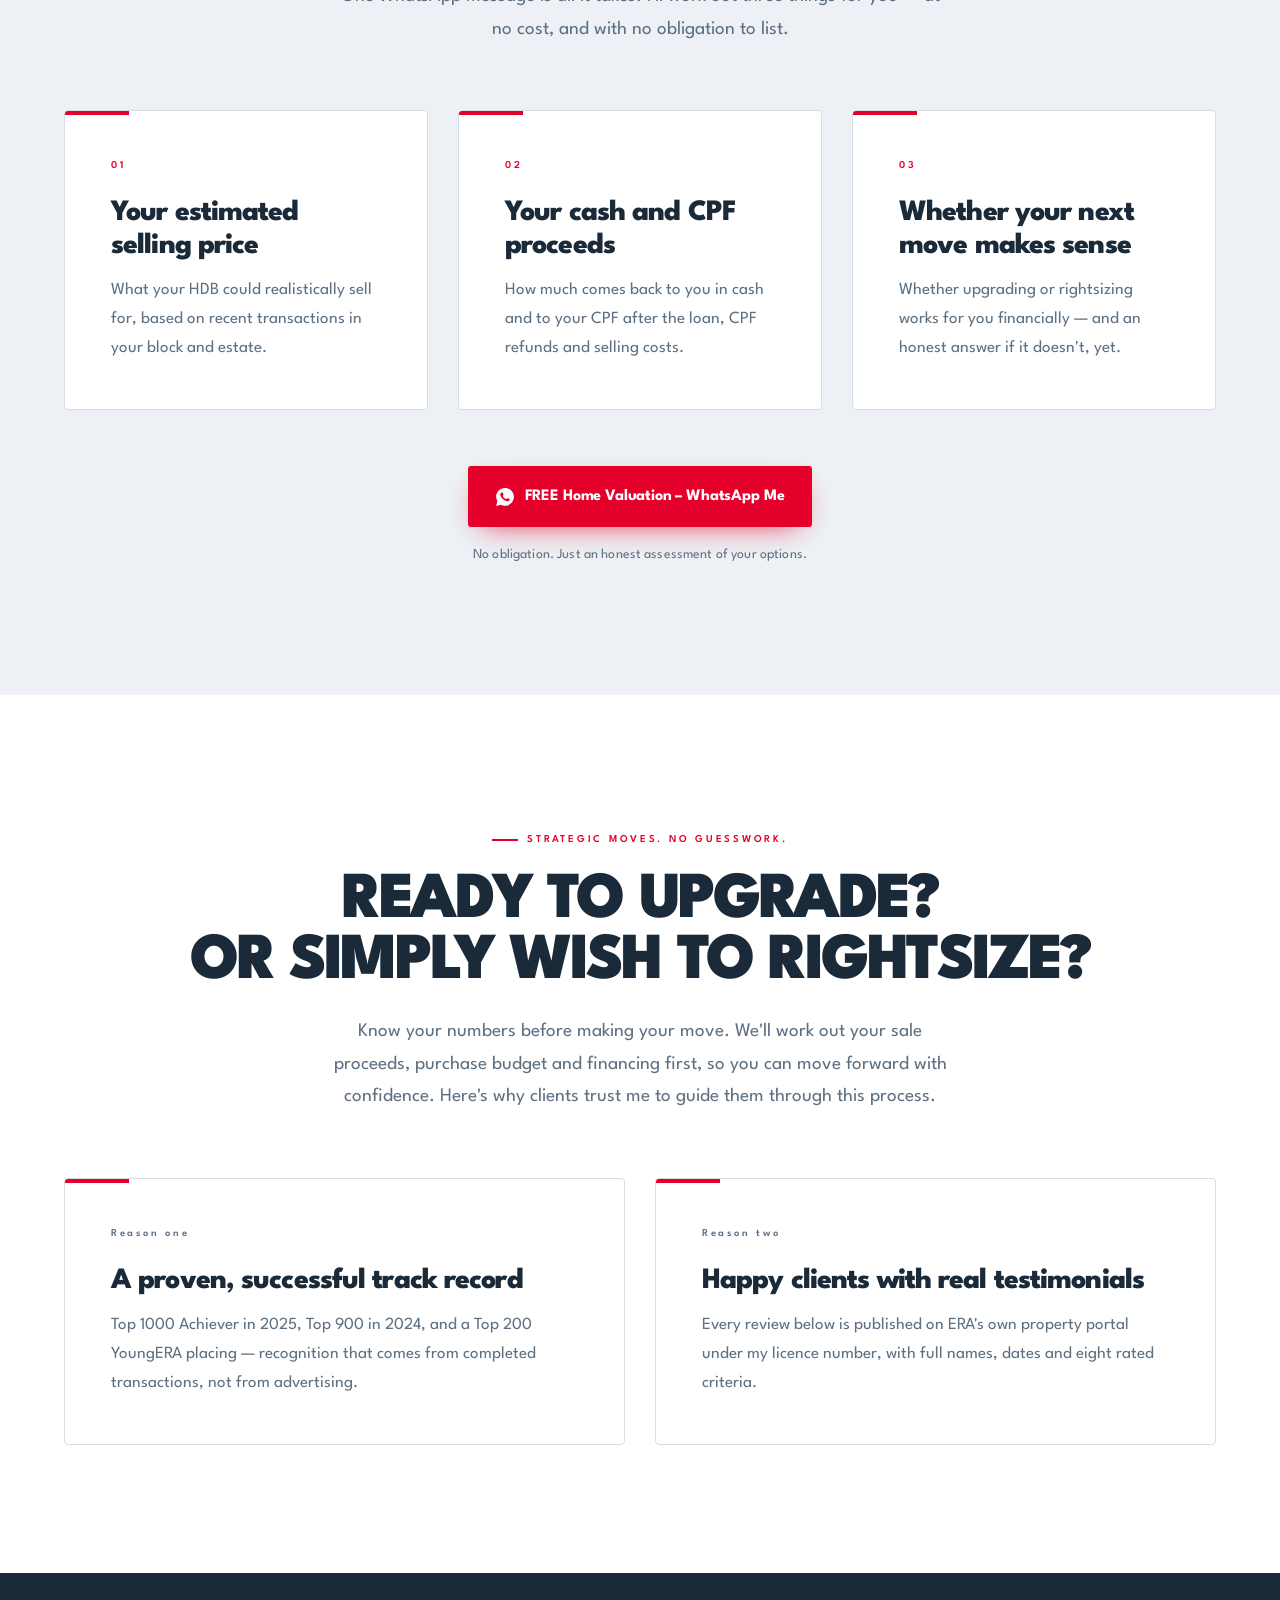
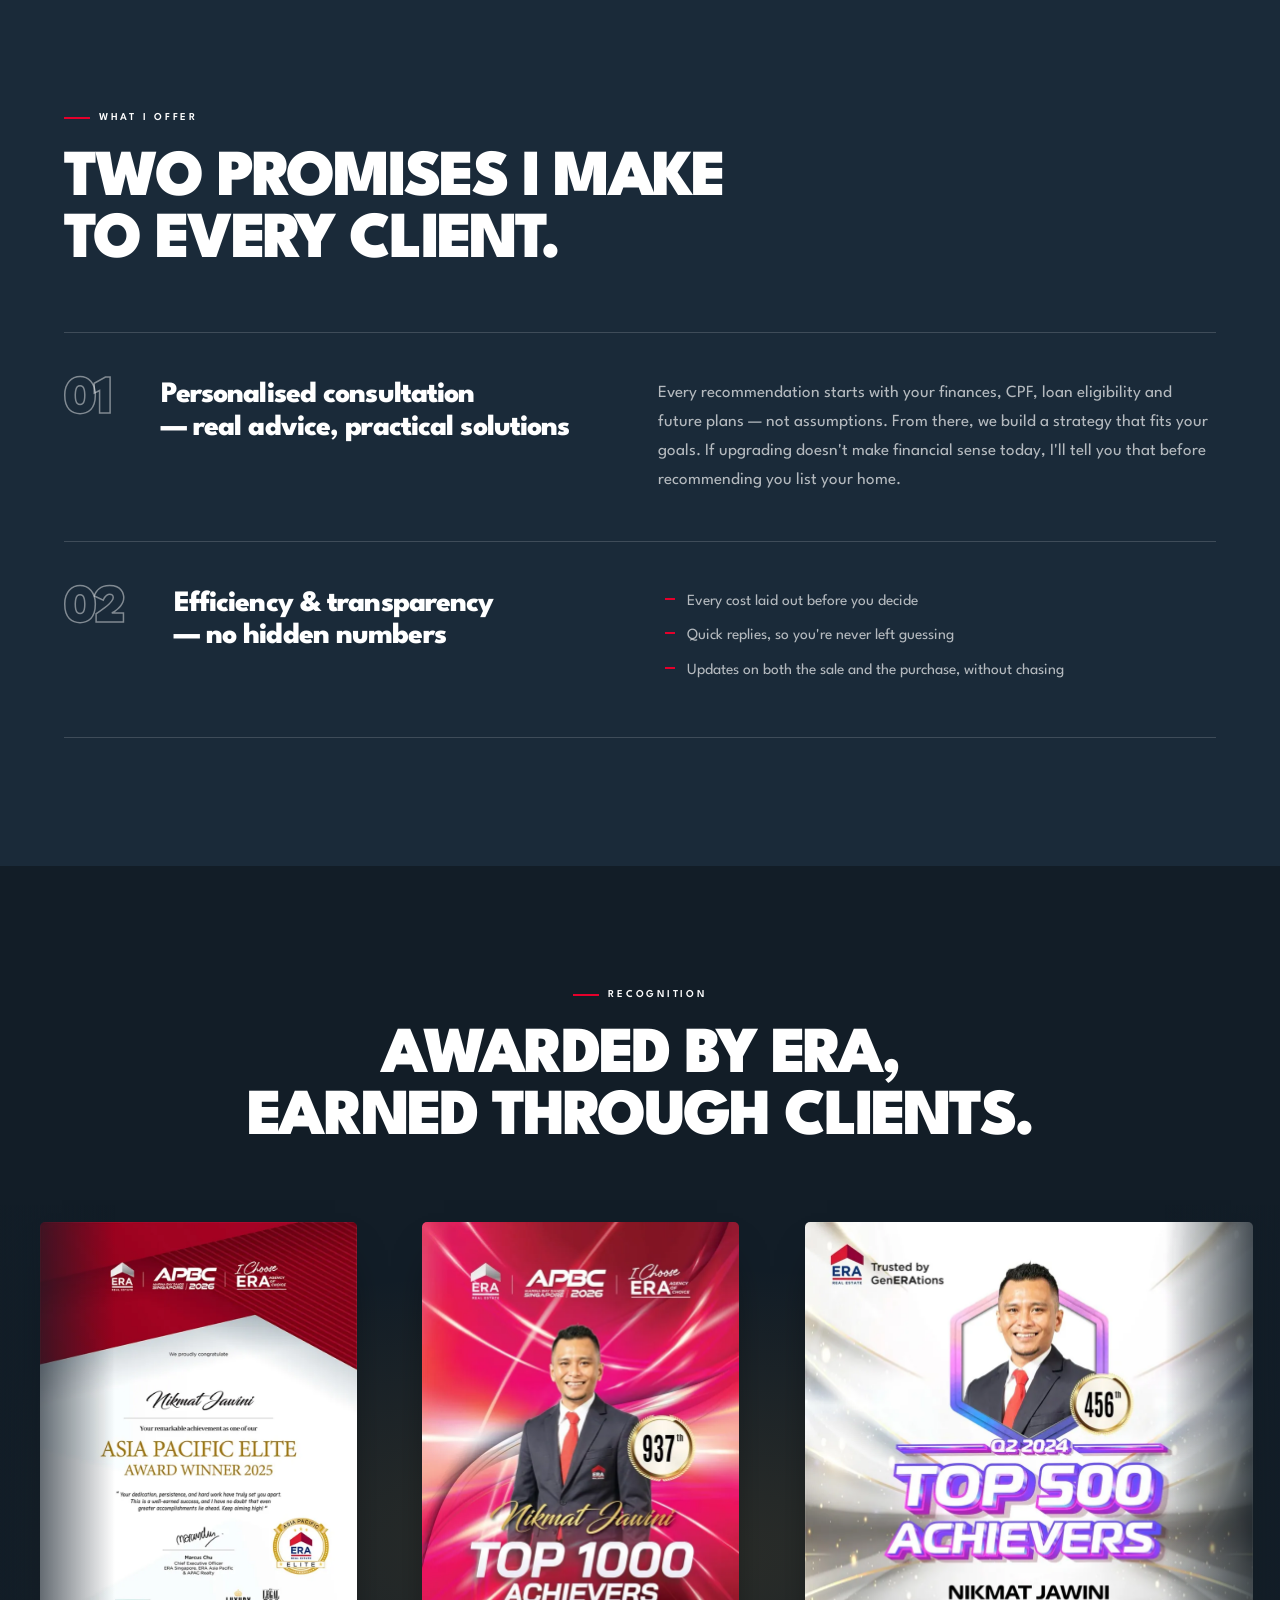
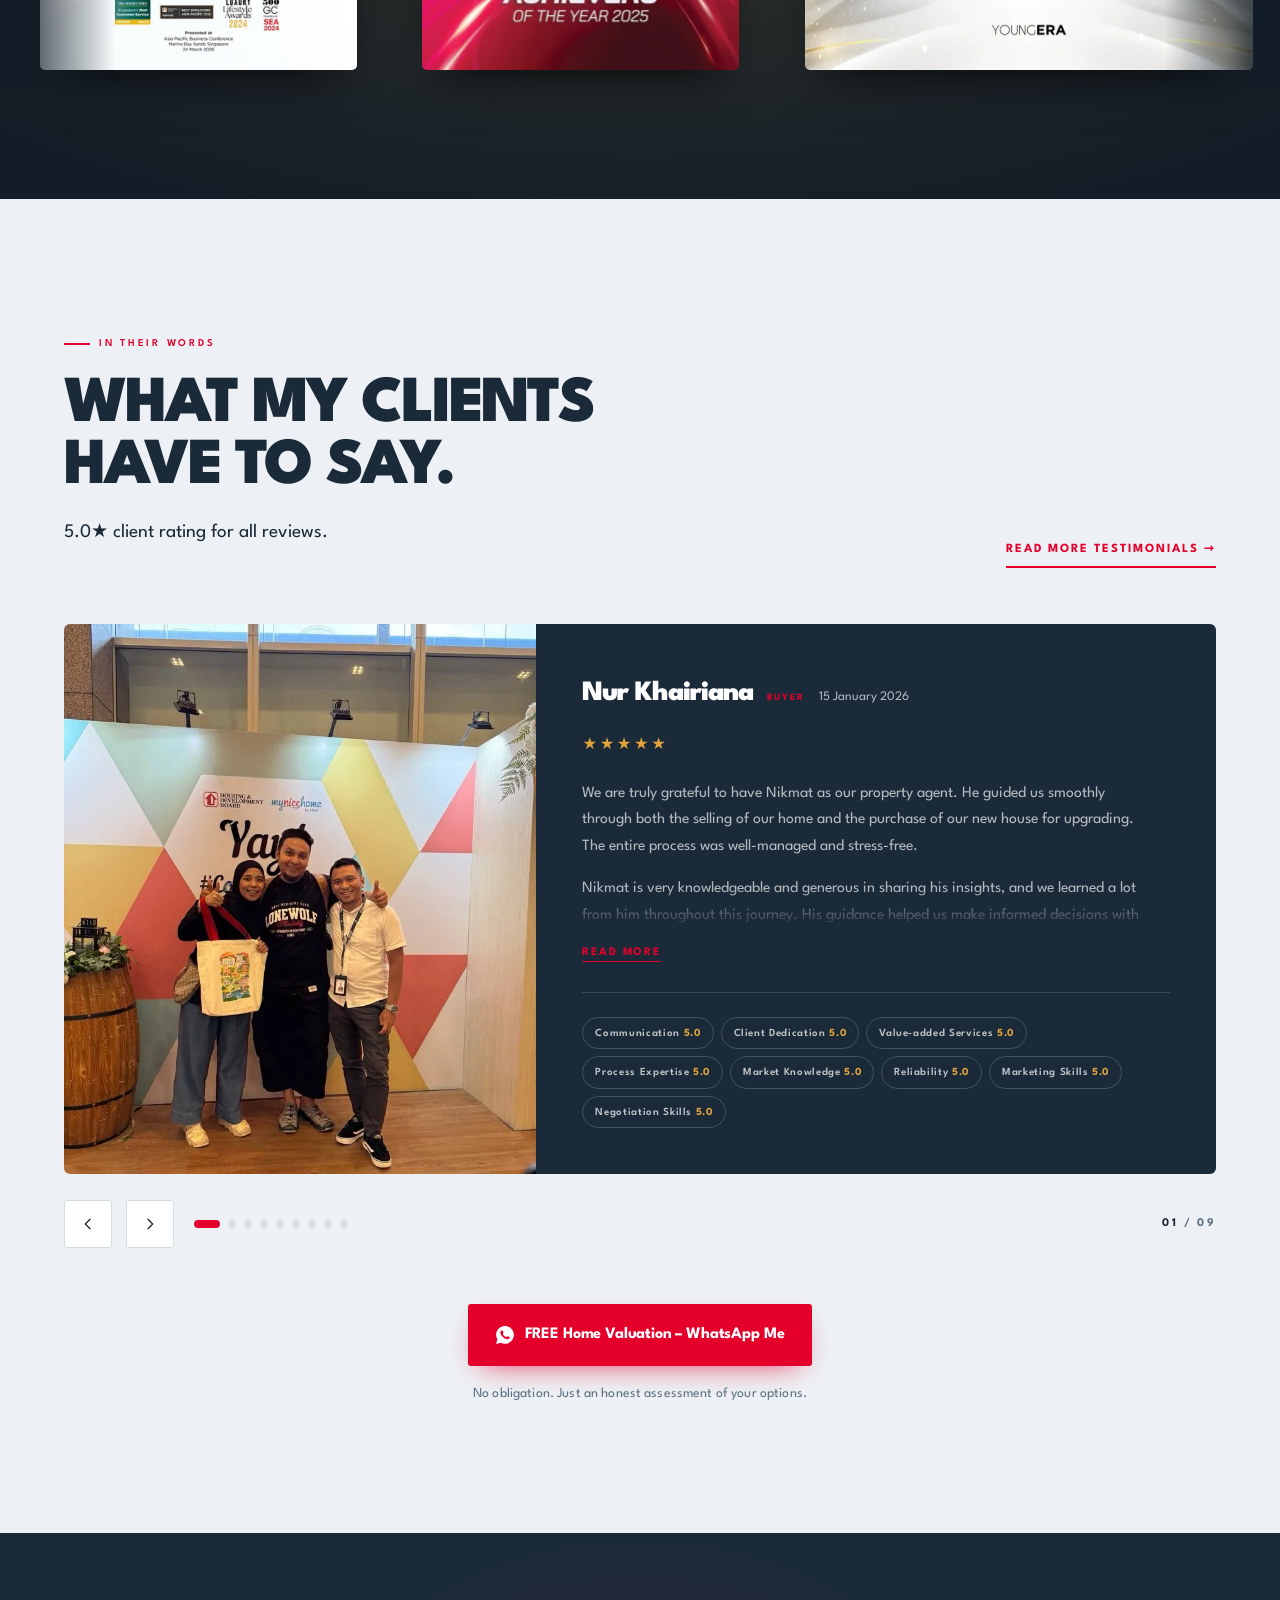
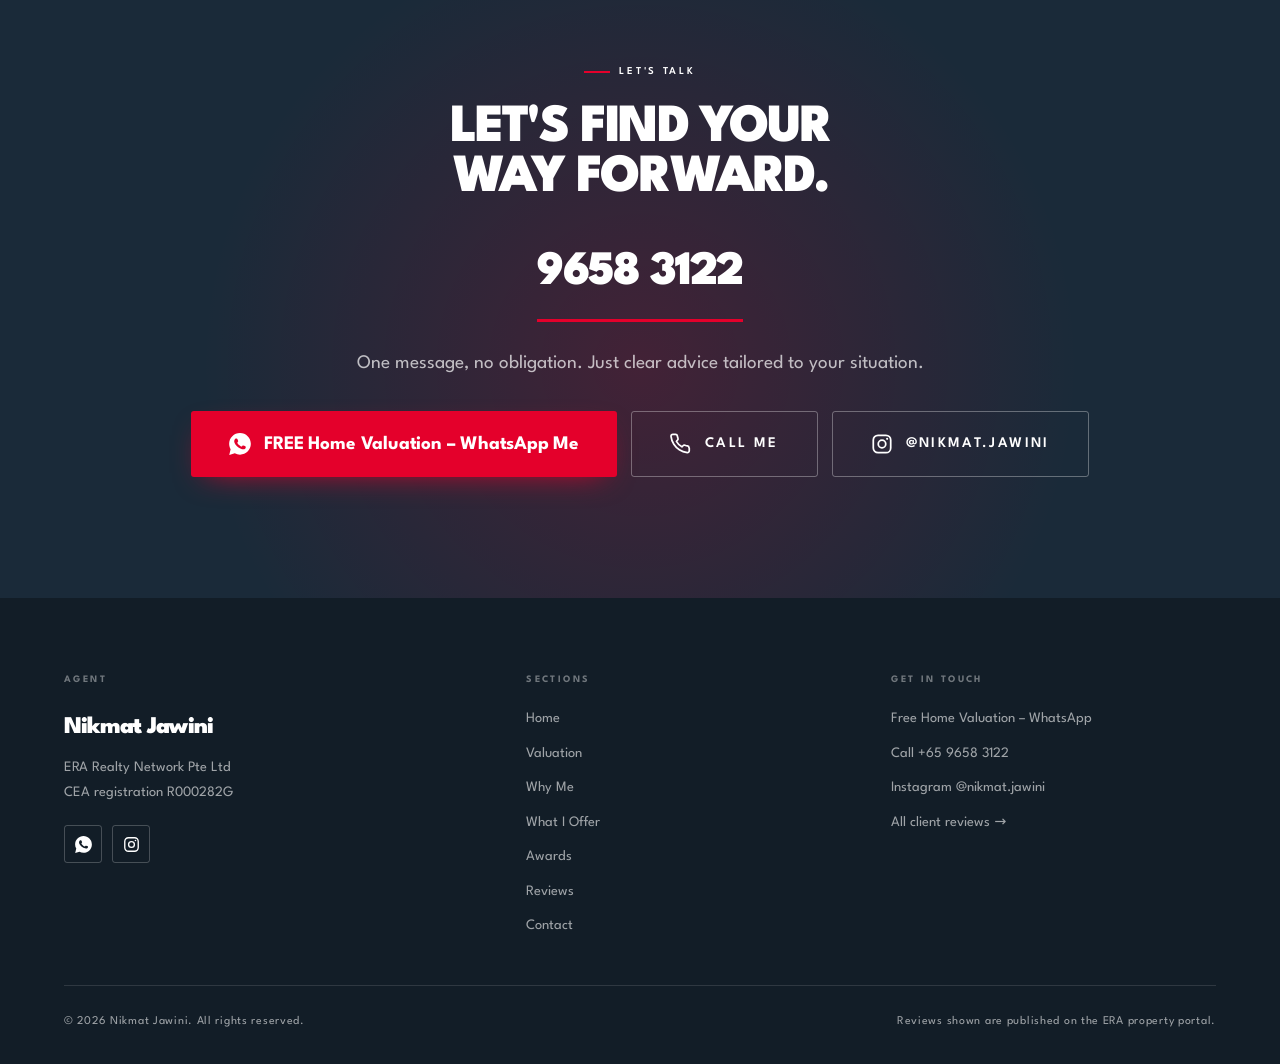
==== commit 2a27378c: "Reposition around free HDB valuation; pre-filled WhatsApp CTAs; 1280px content width - Hero: 'Thinki" ====
--- a/index.html
+++ b/index.html
@@ -28,10 +28,10 @@
       }(window, document, 'ttq');
     </script>
     <!-- TikTok Pixel Code End -->
-    <title>Nikmat Jawini — Your Real Estate Solutions | ERA Singapore</title>
+    <title>Nikmat Jawini — Free HDB Home Valuation | ERA Singapore</title>
     <meta
       name="description"
-      content="Nikmat Jawini, ERA Realty Network — buy, sell, upgrade or rightsize your Singapore home with the numbers explained upfront. 5.0-rated by every client."
+      content="Thinking of selling your HDB? Get a free home valuation from Nikmat Jawini, ERA Realty Network: your likely selling price, cash and CPF proceeds, and whether upgrading or rightsizing makes sense. 5.0-rated by every client."
     />
     <link rel="canonical" href="https://nikmatjawini.com/" />
     <meta property="og:type" content="website" />
@@ -42,11 +42,11 @@
     />
     <meta
       property="og:title"
-      content="Nikmat Jawini — Your Real Estate Solutions | ERA Singapore"
+      content="Nikmat Jawini — Free HDB Home Valuation | ERA Singapore"
     />
     <meta
       property="og:description"
-      content="Nikmat Jawini, ERA Realty Network — buy, sell, upgrade or rightsize your Singapore home with the numbers explained upfront. 5.0-rated by every client."
+      content="Thinking of selling your HDB? Get a free home valuation from Nikmat Jawini, ERA Realty Network: your likely selling price, cash and CPF proceeds, and whether upgrading or rightsizing makes sense. 5.0-rated by every client."
     />
     <meta
       property="og:image"
@@ -57,11 +57,11 @@
     <meta name="twitter:card" content="summary_large_image" />
     <meta
       name="twitter:title"
-      content="Nikmat Jawini — Your Real Estate Solutions | ERA Singapore"
+      content="Nikmat Jawini — Free HDB Home Valuation | ERA Singapore"
     />
     <meta
       name="twitter:description"
-      content="Nikmat Jawini, ERA Realty Network — buy, sell, upgrade or rightsize your Singapore home with the numbers explained upfront. 5.0-rated by every client."
+      content="Thinking of selling your HDB? Get a free home valuation from Nikmat Jawini, ERA Realty Network: your likely selling price, cash and CPF proceeds, and whether upgrading or rightsizing makes sense. 5.0-rated by every client."
     />
     <meta
       name="twitter:image"
@@ -136,7 +136,7 @@
       href="https://fonts.googleapis.com/css2?family=League+Spartan:wght@300;400;500;600;700;800;900&display=swap"
       rel="stylesheet"
     />
-    <link rel="stylesheet" href="style.css?v=7" />
+    <link rel="stylesheet" href="style.css?v=9" />
   </head>
   <body>
     <!-- ============ FIXED NAV ============ -->
@@ -158,6 +158,7 @@
         </button>
         <ul class="nav-links" id="menu">
           <li><a href="#top">Home</a></li>
+          <li><a href="#valuation">Valuation</a></li>
           <li><a href="#why">Why Me</a></li>
           <li><a href="#offer">What I Offer</a></li>
           <li><a href="#awards">Awards</a></li>
@@ -206,14 +207,14 @@
           ></a>
           <a
             class="wa-btn"
-            href="https://wa.me/6596583122"
+            href="https://wa.me/6596583122?text=Hi%20Nikmat%2C%20I%20came%20across%20your%20TikTok%20advertisement%20and%20would%20like%20to%20find%20out%20how%20much%20my%20property%20could%20potentially%20sell%20for."
             target="_blank"
             rel="noopener"
             ><svg viewBox="0 0 69 70" fill="currentColor" aria-hidden="true">
               <path
                 d="M17.879 64.7305C22.9571 67.5313 28.68 69 34.5 69C53.52 69 69 53.52 69 34.5C69 15.48 53.52 0 34.5 0C15.48 0 0 15.48 0 34.5C0 40.6094 1.6094 46.59 4.6797 51.852L0.2891 69.903L17.879 64.7305ZM19.711 18.3785C20.4415 17.7066 21.3907 17.3473 22.3829 17.3473H23.4337C24.8243 17.3473 26.0626 18.2184 26.5353 19.5192L28.6837 25.4411C28.8829 25.9997 28.7853 26.6208 28.4142 27.0895L26.715 29.2106C26.0431 30.0387 25.8634 31.1715 26.254 32.1598C28.3126 37.3395 34.4337 40.9801 37.633 42.5818C38.7932 43.1599 40.1838 42.9412 41.1018 42.031L42.9807 40.1521C43.4299 39.7029 44.1018 39.5427 44.7112 39.7302L50.4104 41.5505C51.7815 41.992 52.7112 43.2614 52.7112 44.6989V46.1481C52.7112 47.2067 52.2893 48.2262 51.5393 48.9762C45.9885 54.4567 36.7773 50.4371 30.8093 46.777C26.5085 44.1364 22.7585 40.6676 19.9693 36.457C13.2193 26.269 17.3204 20.5585 19.711 18.3785Z"
               /></svg
-            ><span>WhatsApp</span></a
+            ><span>Free Valuation</span></a
           >
         </div>
       </div>
@@ -227,17 +228,17 @@
             ERA Realty Network · Singapore
           </p>
           <h1>
-            <span class="ln">Your real estate</span
-            ><span class="ln">solutions<span class="red">.</span></span>
+            <span class="ln">Thinking of selling</span
+            ><span class="ln">your HDB<span class="red">?</span></span>
           </h1>
           <p class="lede center">
-            Selling, buying, upgrading, rightsizing — handled end to end, with
-            every number explained before you commit to anything.
+            Find out how much your home could sell for, how much cash and CPF
+            you could receive, and what your next move could look like.
           </p>
           <div class="hero-cta">
             <a
               class="btn-red"
-              href="https://wa.me/6596583122"
+              href="https://wa.me/6596583122?text=Hi%20Nikmat%2C%20I%20came%20across%20your%20TikTok%20advertisement%20and%20would%20like%20to%20find%20out%20how%20much%20my%20property%20could%20potentially%20sell%20for."
               target="_blank"
               rel="noopener"
               ><svg viewBox="0 0 69 70" fill="currentColor" aria-hidden="true">
@@ -245,10 +246,13 @@
                   d="M17.879 64.7305C22.9571 67.5313 28.68 69 34.5 69C53.52 69 69 53.52 69 34.5C69 15.48 53.52 0 34.5 0C15.48 0 0 15.48 0 34.5C0 40.6094 1.6094 46.59 4.6797 51.852L0.2891 69.903L17.879 64.7305ZM19.711 18.3785C20.4415 17.7066 21.3907 17.3473 22.3829 17.3473H23.4337C24.8243 17.3473 26.0626 18.2184 26.5353 19.5192L28.6837 25.4411C28.8829 25.9997 28.7853 26.6208 28.4142 27.0895L26.715 29.2106C26.0431 30.0387 25.8634 31.1715 26.254 32.1598C28.3126 37.3395 34.4337 40.9801 37.633 42.5818C38.7932 43.1599 40.1838 42.9412 41.1018 42.031L42.9807 40.1521C43.4299 39.7029 44.1018 39.5427 44.7112 39.7302L50.4104 41.5505C51.7815 41.992 52.7112 43.2614 52.7112 44.6989V46.1481C52.7112 47.2067 52.2893 48.2262 51.5393 48.9762C45.9885 54.4567 36.7773 50.4371 30.8093 46.777C26.5085 44.1364 22.7585 40.6676 19.9693 36.457C13.2193 26.269 17.3204 20.5585 19.711 18.3785Z"
                 />
               </svg>
-              WhatsApp 9658 3122</a
+              <span>Get My FREE Home Valuation</span></a
             >
             <a class="btn-line" href="#reviews">See client reviews</a>
           </div>
+          <p class="cta-note">
+            No obligation. Just an honest assessment of your options.
+          </p>
         </div>
         <figure class="hero-figure">
           <img
@@ -317,6 +321,63 @@
                 >Real Estate Salesperson (RES) Certification, 2021</span
               >
             </div>
+          </div>
+        </div>
+      </section>
+
+      <!-- ============ FREE VALUATION ============ -->
+      <section class="sec haze" id="valuation">
+        <div class="wrap">
+          <div class="sec-head center rv">
+            <p class="kicker">Your free home valuation</p>
+            <h2>Know your numbers<br />before you sell.</h2>
+            <p class="lede center">
+              One WhatsApp message is all it takes. I'll work out three things
+              for you — at no cost, and with no obligation to list.
+            </p>
+          </div>
+          <div class="cards cards-3">
+            <article class="card rv">
+              <span class="idx">01</span>
+              <h3>Your estimated selling price</h3>
+              <p>
+                What your HDB could realistically sell for, based on recent
+                transactions in your block and estate.
+              </p>
+            </article>
+            <article class="card rv">
+              <span class="idx">02</span>
+              <h3>Your cash and CPF proceeds</h3>
+              <p>
+                How much comes back to you in cash and to your CPF after the
+                loan, CPF refunds and selling costs.
+              </p>
+            </article>
+            <article class="card rv">
+              <span class="idx">03</span>
+              <h3>Whether your next move makes sense</h3>
+              <p>
+                Whether upgrading or rightsizing works for you financially —
+                and an honest answer if it doesn't, yet.
+              </p>
+            </article>
+          </div>
+          <div class="val-cta rv">
+            <a
+              class="btn-red"
+              href="https://wa.me/6596583122?text=Hi%20Nikmat%2C%20I%20came%20across%20your%20TikTok%20advertisement%20and%20would%20like%20to%20find%20out%20how%20much%20my%20property%20could%20potentially%20sell%20for."
+              target="_blank"
+              rel="noopener"
+              ><svg viewBox="0 0 69 70" fill="currentColor" aria-hidden="true">
+                <path
+                  d="M17.879 64.7305C22.9571 67.5313 28.68 69 34.5 69C53.52 69 69 53.52 69 34.5C69 15.48 53.52 0 34.5 0C15.48 0 0 15.48 0 34.5C0 40.6094 1.6094 46.59 4.6797 51.852L0.2891 69.903L17.879 64.7305ZM19.711 18.3785C20.4415 17.7066 21.3907 17.3473 22.3829 17.3473H23.4337C24.8243 17.3473 26.0626 18.2184 26.5353 19.5192L28.6837 25.4411C28.8829 25.9997 28.7853 26.6208 28.4142 27.0895L26.715 29.2106C26.0431 30.0387 25.8634 31.1715 26.254 32.1598C28.3126 37.3395 34.4337 40.9801 37.633 42.5818C38.7932 43.1599 40.1838 42.9412 41.1018 42.031L42.9807 40.1521C43.4299 39.7029 44.1018 39.5427 44.7112 39.7302L50.4104 41.5505C51.7815 41.992 52.7112 43.2614 52.7112 44.6989V46.1481C52.7112 47.2067 52.2893 48.2262 51.5393 48.9762C45.9885 54.4567 36.7773 50.4371 30.8093 46.777C26.5085 44.1364 22.7585 40.6676 19.9693 36.457C13.2193 26.269 17.3204 20.5585 19.711 18.3785Z"
+                />
+              </svg>
+              <span>FREE Home Valuation – WhatsApp Me</span></a
+            >
+            <p class="cta-note">
+              No obligation. Just an honest assessment of your options.
+            </p>
           </div>
         </div>
       </section>
@@ -749,6 +810,23 @@
               >
             </div>
           </div>
+          <div class="val-cta on-haze rv">
+            <a
+              class="btn-red"
+              href="https://wa.me/6596583122?text=Hi%20Nikmat%2C%20I%20came%20across%20your%20TikTok%20advertisement%20and%20would%20like%20to%20find%20out%20how%20much%20my%20property%20could%20potentially%20sell%20for."
+              target="_blank"
+              rel="noopener"
+              ><svg viewBox="0 0 69 70" fill="currentColor" aria-hidden="true">
+                <path
+                  d="M17.879 64.7305C22.9571 67.5313 28.68 69 34.5 69C53.52 69 69 53.52 69 34.5C69 15.48 53.52 0 34.5 0C15.48 0 0 15.48 0 34.5C0 40.6094 1.6094 46.59 4.6797 51.852L0.2891 69.903L17.879 64.7305ZM19.711 18.3785C20.4415 17.7066 21.3907 17.3473 22.3829 17.3473H23.4337C24.8243 17.3473 26.0626 18.2184 26.5353 19.5192L28.6837 25.4411C28.8829 25.9997 28.7853 26.6208 28.4142 27.0895L26.715 29.2106C26.0431 30.0387 25.8634 31.1715 26.254 32.1598C28.3126 37.3395 34.4337 40.9801 37.633 42.5818C38.7932 43.1599 40.1838 42.9412 41.1018 42.031L42.9807 40.1521C43.4299 39.7029 44.1018 39.5427 44.7112 39.7302L50.4104 41.5505C51.7815 41.992 52.7112 43.2614 52.7112 44.6989V46.1481C52.7112 47.2067 52.2893 48.2262 51.5393 48.9762C45.9885 54.4567 36.7773 50.4371 30.8093 46.777C26.5085 44.1364 22.7585 40.6676 19.9693 36.457C13.2193 26.269 17.3204 20.5585 19.711 18.3785Z"
+                />
+              </svg>
+              <span>FREE Home Valuation – WhatsApp Me</span></a
+            >
+            <p class="cta-note">
+              No obligation. Just an honest assessment of your options.
+            </p>
+          </div>
         </div>
       </section>
 
@@ -759,7 +837,7 @@
           <h2>Let's find your<br />way forward.</h2>
           <a
             class="phone"
-            href="https://wa.me/6596583122"
+            href="https://wa.me/6596583122?text=Hi%20Nikmat%2C%20I%20came%20across%20your%20TikTok%20advertisement%20and%20would%20like%20to%20find%20out%20how%20much%20my%20property%20could%20potentially%20sell%20for."
             target="_blank"
             rel="noopener"
             >9658&nbsp;3122</a
@@ -774,7 +852,7 @@
           <div class="hero-cta">
             <a
               class="btn-red"
-              href="https://wa.me/6596583122"
+              href="https://wa.me/6596583122?text=Hi%20Nikmat%2C%20I%20came%20across%20your%20TikTok%20advertisement%20and%20would%20like%20to%20find%20out%20how%20much%20my%20property%20could%20potentially%20sell%20for."
               target="_blank"
               rel="noopener"
               ><svg viewBox="0 0 69 70" fill="currentColor" aria-hidden="true">
@@ -782,7 +860,7 @@
                   d="M17.879 64.7305C22.9571 67.5313 28.68 69 34.5 69C53.52 69 69 53.52 69 34.5C69 15.48 53.52 0 34.5 0C15.48 0 0 15.48 0 34.5C0 40.6094 1.6094 46.59 4.6797 51.852L0.2891 69.903L17.879 64.7305ZM19.711 18.3785C20.4415 17.7066 21.3907 17.3473 22.3829 17.3473H23.4337C24.8243 17.3473 26.0626 18.2184 26.5353 19.5192L28.6837 25.4411C28.8829 25.9997 28.7853 26.6208 28.4142 27.0895L26.715 29.2106C26.0431 30.0387 25.8634 31.1715 26.254 32.1598C28.3126 37.3395 34.4337 40.9801 37.633 42.5818C38.7932 43.1599 40.1838 42.9412 41.1018 42.031L42.9807 40.1521C43.4299 39.7029 44.1018 39.5427 44.7112 39.7302L50.4104 41.5505C51.7815 41.992 52.7112 43.2614 52.7112 44.6989V46.1481C52.7112 47.2067 52.2893 48.2262 51.5393 48.9762C45.9885 54.4567 36.7773 50.4371 30.8093 46.777C26.5085 44.1364 22.7585 40.6676 19.9693 36.457C13.2193 26.269 17.3204 20.5585 19.711 18.3785Z"
                 />
               </svg>
-              <span>Message me on WhatsApp</span>
+              <span>FREE Home Valuation – WhatsApp Me</span>
             </a>
             <a class="btn-line" href="tel:+6596583122"
               ><svg
@@ -846,7 +924,7 @@
             <div class="foot-social">
               <a
                 class="icon-btn"
-                href="https://wa.me/6596583122"
+                href="https://wa.me/6596583122?text=Hi%20Nikmat%2C%20I%20came%20across%20your%20TikTok%20advertisement%20and%20would%20like%20to%20find%20out%20how%20much%20my%20property%20could%20potentially%20sell%20for."
                 target="_blank"
                 rel="noopener"
                 aria-label="WhatsApp"
@@ -890,6 +968,7 @@
             <h4>Sections</h4>
             <ul>
               <li><a href="#top">Home</a></li>
+              <li><a href="#valuation">Valuation</a></li>
               <li><a href="#why">Why Me</a></li>
               <li><a href="#offer">What I Offer</a></li>
               <li><a href="#awards">Awards</a></li>
@@ -902,10 +981,10 @@
             <ul>
               <li>
                 <a
-                  href="https://wa.me/6596583122"
+                  href="https://wa.me/6596583122?text=Hi%20Nikmat%2C%20I%20came%20across%20your%20TikTok%20advertisement%20and%20would%20like%20to%20find%20out%20how%20much%20my%20property%20could%20potentially%20sell%20for."
                   target="_blank"
                   rel="noopener"
-                  >WhatsApp 9658 3122</a
+                  >Free Home Valuation – WhatsApp</a
                 >
               </li>
               <li><a href="tel:+6596583122">Call +65 9658 3122</a></li>
@@ -937,6 +1016,6 @@
       </div>
     </footer>
 
-    <script src="script.js?v=7"></script>
+    <script src="script.js?v=8"></script>
   </body>
 </html>
--- a/style.css
+++ b/style.css
@@ -19,7 +19,7 @@
   --on-dark: rgba(255, 255, 255, 0.68);
   --nav-h: 76px;
   --pad: clamp(20px, 5vw, 64px);
-  --maxw: 1280px;
+  --maxw: calc(1280px + 2 * var(--pad)); /* 1280px of content + side gutters */
 }
 *,
 *::before,
@@ -215,14 +215,23 @@
   transform-origin: right;
   transition: transform 0.34s cubic-bezier(0.2, 0.7, 0.3, 1);
 }
-.nav-links a:hover,
 .nav-links a.is-active {
   color: #fff;
 }
-.nav-links a:hover::after,
+@media (hover: hover) and (pointer: fine) {
+  .nav-links a:hover {
+    color: #fff;
+  }
+}
 .nav-links a.is-active::after {
   transform: scaleX(1);
   transform-origin: left;
+}
+@media (hover: hover) and (pointer: fine) {
+  .nav-links a:hover::after {
+    transform: scaleX(1);
+    transform-origin: left;
+  }
 }
 .nav-social {
   display: flex;
@@ -245,9 +254,11 @@
   width: 17px;
   height: 17px;
 }
-.icon-btn:hover {
-  background: var(--red);
-  border-color: var(--red);
+@media (hover: hover) and (pointer: fine) {
+  .icon-btn:hover {
+    background: var(--red);
+    border-color: var(--red);
+  }
 }
 .wa-btn {
   display: inline-flex;
@@ -269,9 +280,11 @@
   width: 15px;
   height: 15px;
 }
-.wa-btn:hover {
-  background: var(--red);
-  color: #fff;
+@media (hover: hover) and (pointer: fine) {
+  .wa-btn:hover {
+    background: var(--red);
+    color: #fff;
+  }
 }
 .burger {
   display: none;
@@ -381,9 +394,11 @@
   width: 18px;
   height: 18px;
 }
-.btn-red:hover {
-  transform: translateY(-3px);
-  box-shadow: 0 18px 40px -16px rgba(228, 0, 43, 0.95);
+@media (hover: hover) and (pointer: fine) {
+  .btn-red:hover {
+    transform: translateY(-3px);
+    box-shadow: 0 18px 40px -16px rgba(228, 0, 43, 0.95);
+  }
 }
 .btn-line {
   display: inline-flex;
@@ -399,10 +414,12 @@
   text-transform: uppercase;
   transition: 0.25s;
 }
-.btn-line:hover {
-  background: #fff;
-  color: var(--navy);
-  border-color: #fff;
+@media (hover: hover) and (pointer: fine) {
+  .btn-line:hover {
+    background: #fff;
+    color: var(--navy);
+    border-color: #fff;
+  }
 }
 .hero-figure {
   position: relative;
@@ -576,9 +593,11 @@
   width: 64px;
   background: var(--red);
 }
-.card:hover {
-  transform: translateY(-6px);
-  box-shadow: 0 26px 50px -30px rgba(26, 42, 57, 0.45);
+@media (hover: hover) and (pointer: fine) {
+  .card:hover {
+    transform: translateY(-6px);
+    box-shadow: 0 26px 50px -30px rgba(26, 42, 57, 0.45);
+  }
 }
 .card .idx {
   font-size: 0.66rem;
@@ -725,8 +744,10 @@
   box-shadow: 0 22px 44px -22px rgba(0, 0, 0, 0.85);
   transition: transform 0.35s;
 }
-.award:hover {
-  transform: translateY(-8px);
+@media (hover: hover) and (pointer: fine) {
+  .award:hover {
+    transform: translateY(-8px);
+  }
 }
 .award img {
   height: 100%;
@@ -756,8 +777,10 @@
   padding-bottom: 6px;
   transition: 0.25s;
 }
-.link-red:hover {
-  gap: 15px;
+@media (hover: hover) and (pointer: fine) {
+  .link-red:hover {
+    gap: 15px;
+  }
 }
 .carousel {
   margin-top: clamp(38px, 4.4vw, 56px);
@@ -897,8 +920,10 @@
   line-height: 1.4;
   transition: opacity 0.2s;
 }
-.rev-more:hover {
-  opacity: 0.7;
+@media (hover: hover) and (pointer: fine) {
+  .rev-more:hover {
+    opacity: 0.7;
+  }
 }
 .rev-more[hidden] {
   display: none;
@@ -948,10 +973,12 @@
   width: 16px;
   height: 16px;
 }
-.arrow:hover {
-  background: var(--red);
-  border-color: var(--red);
-  color: #fff;
+@media (hover: hover) and (pointer: fine) {
+  .arrow:hover {
+    background: var(--red);
+    border-color: var(--red);
+    color: #fff;
+  }
 }
 .dots {
   display: flex;
@@ -1084,8 +1111,10 @@
   text-decoration: none;
   transition: 0.22s;
 }
-.foot a:hover {
-  color: var(--red);
+@media (hover: hover) and (pointer: fine) {
+  .foot a:hover {
+    color: var(--red);
+  }
 }
 .foot-social {
   display: flex;
@@ -1353,3 +1382,37 @@
     line-height: 1.5;
   }
 }
+
+/* ---------- free valuation CTAs ---------- */
+.cta-note {
+  margin: 16px 0 0;
+  font-size: 0.86rem;
+  letter-spacing: 0.01em;
+  color: var(--muted);
+}
+.hero .cta-note,
+.contact .cta-note {
+  color: rgba(255, 255, 255, 0.6);
+}
+.cards-3 {
+  grid-template-columns: repeat(3, minmax(0, 1fr));
+}
+.cards-3 .card .idx {
+  color: var(--red);
+}
+.val-cta {
+  margin-top: clamp(38px, 4.6vw, 56px);
+  text-align: center;
+}
+@media (max-width: 900px) {
+  .cards-3 {
+    grid-template-columns: 1fr;
+  }
+}
+@media (max-width: 560px) {
+  .hero-cta .btn-red,
+  .val-cta .btn-red {
+    width: 100%;
+    justify-content: center;
+  }
+}
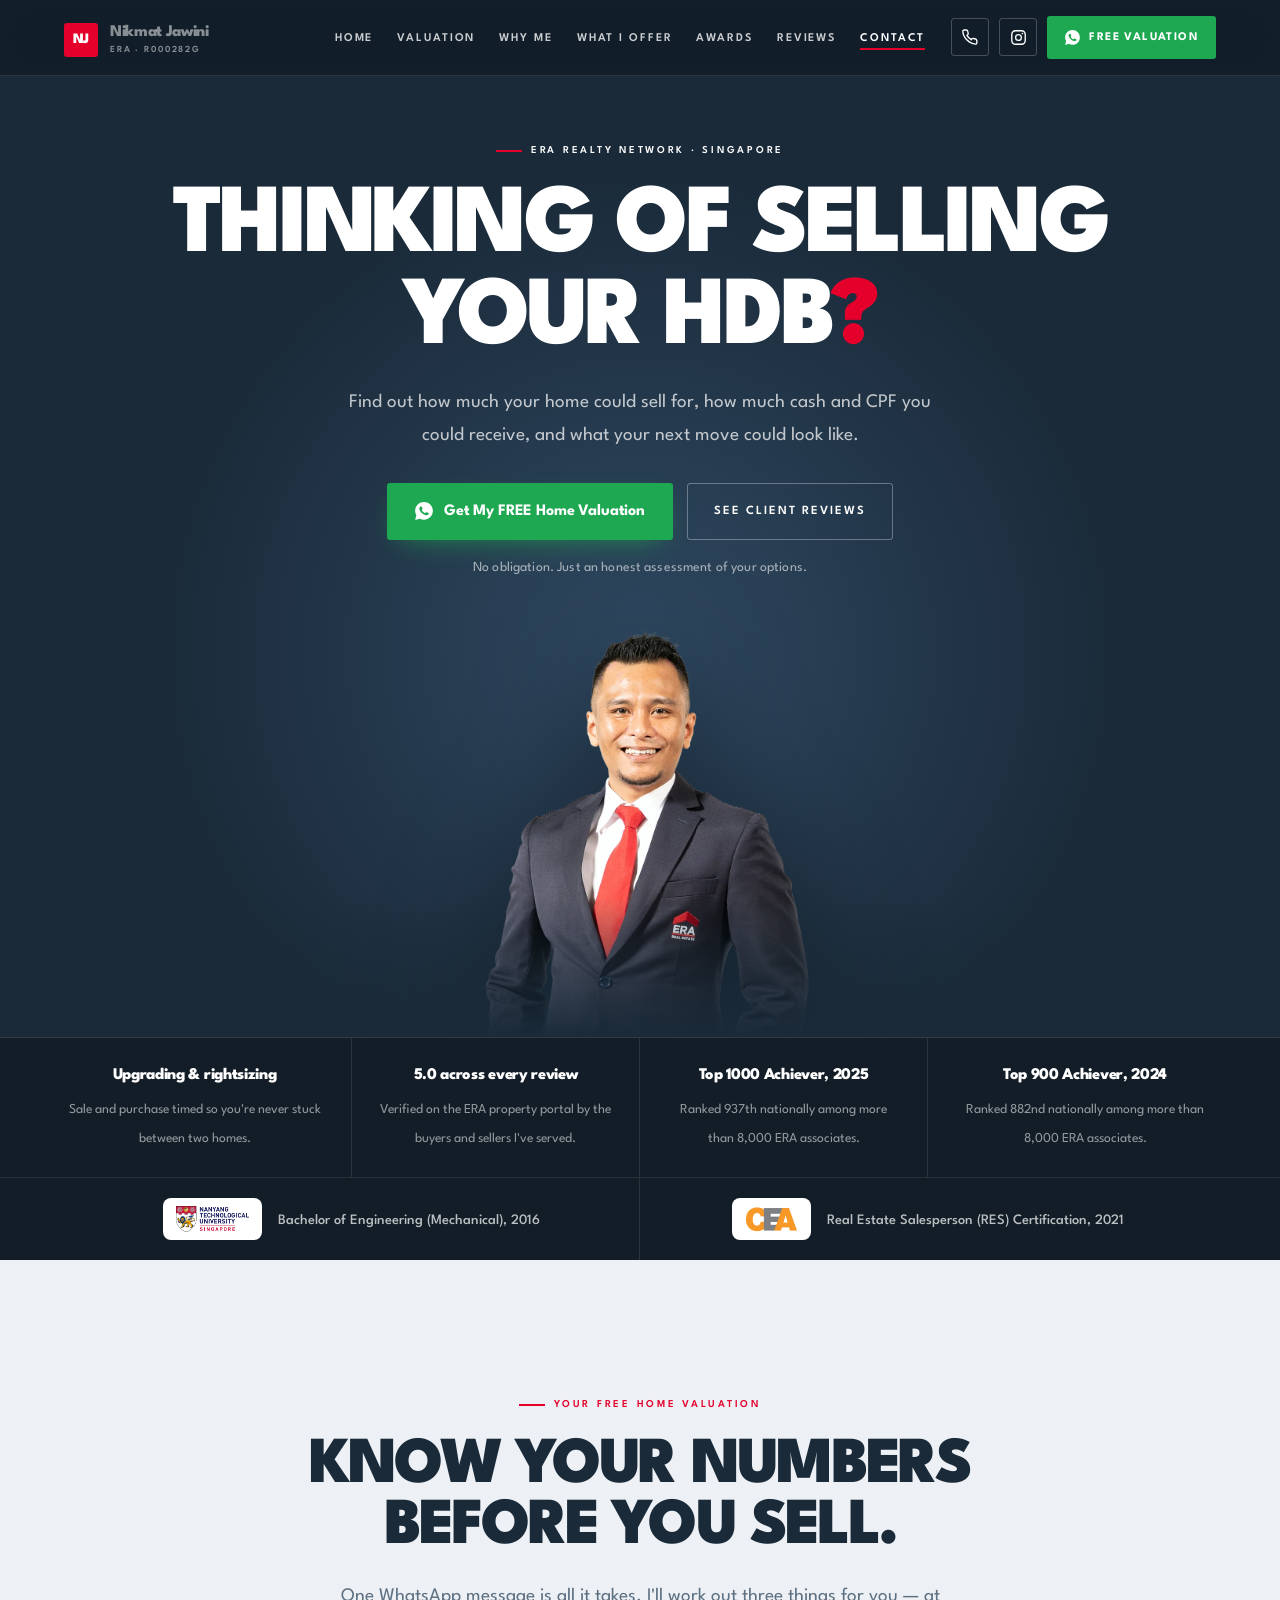
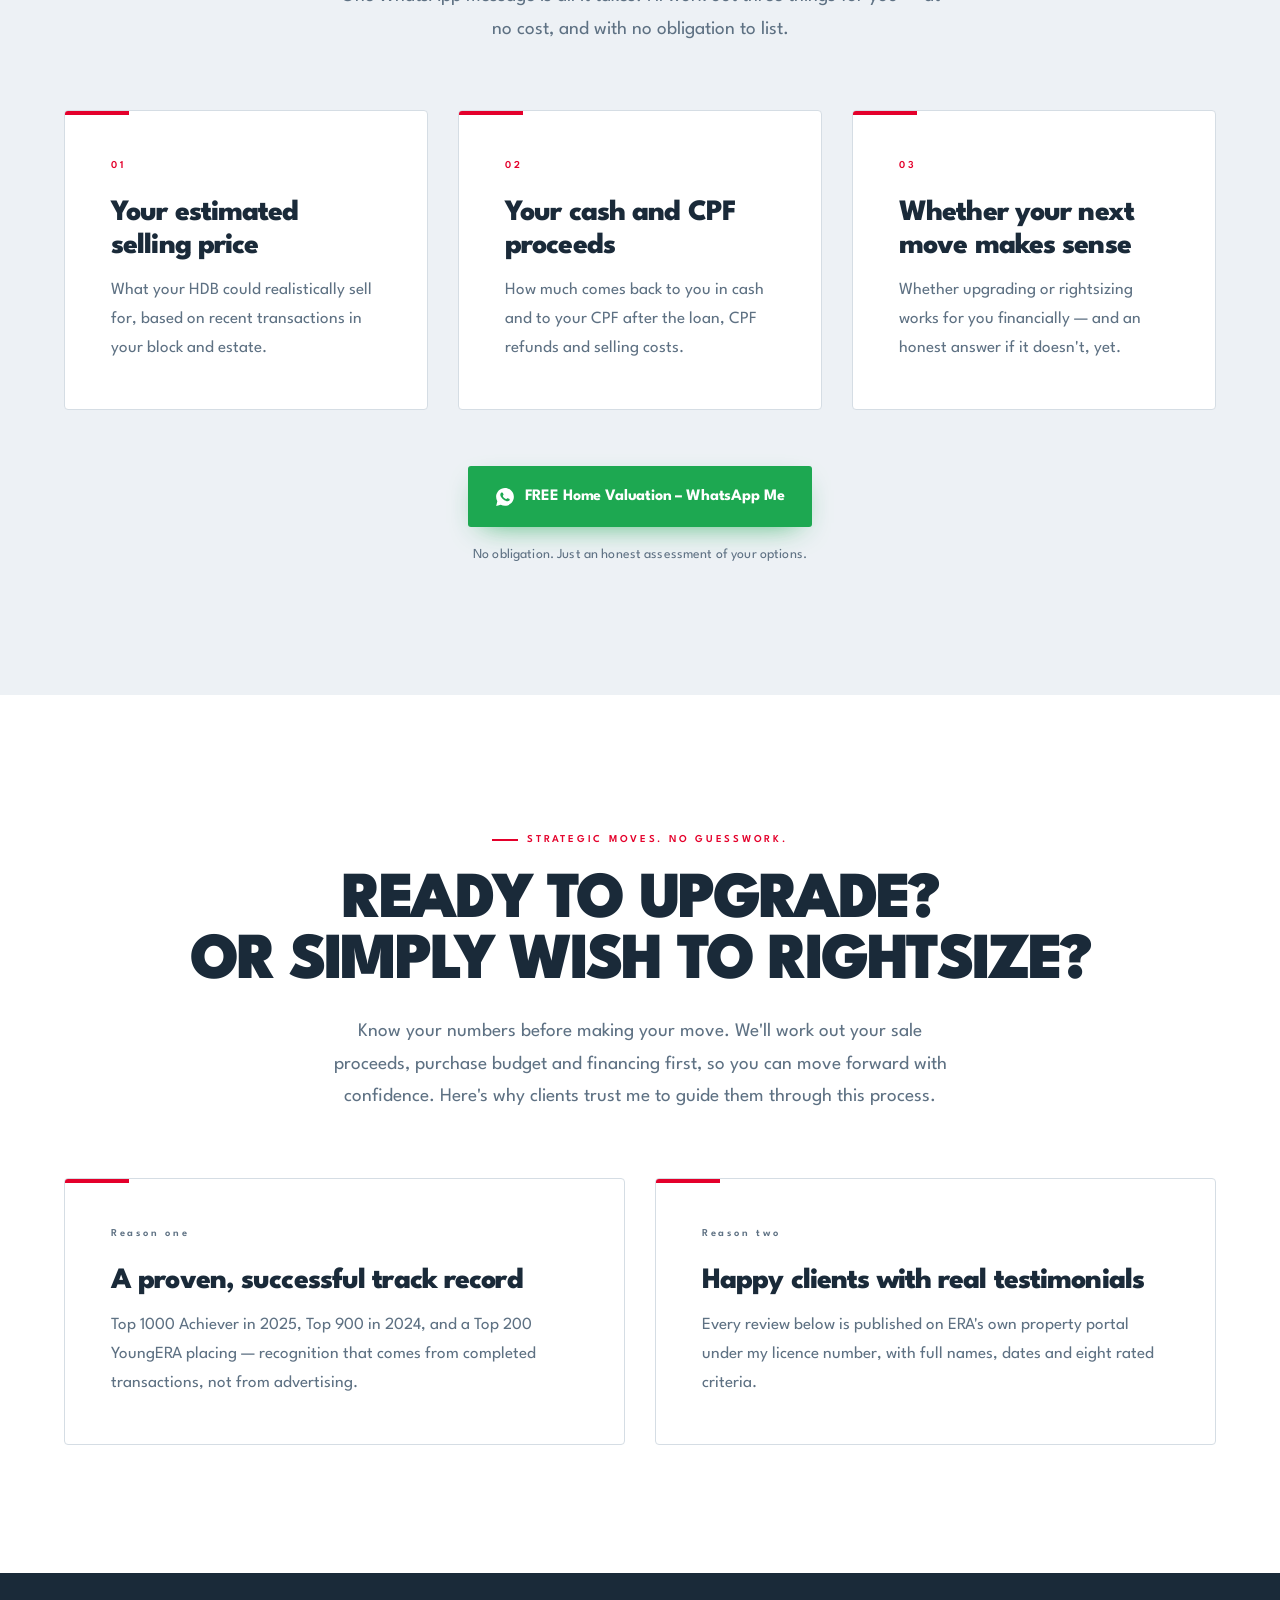
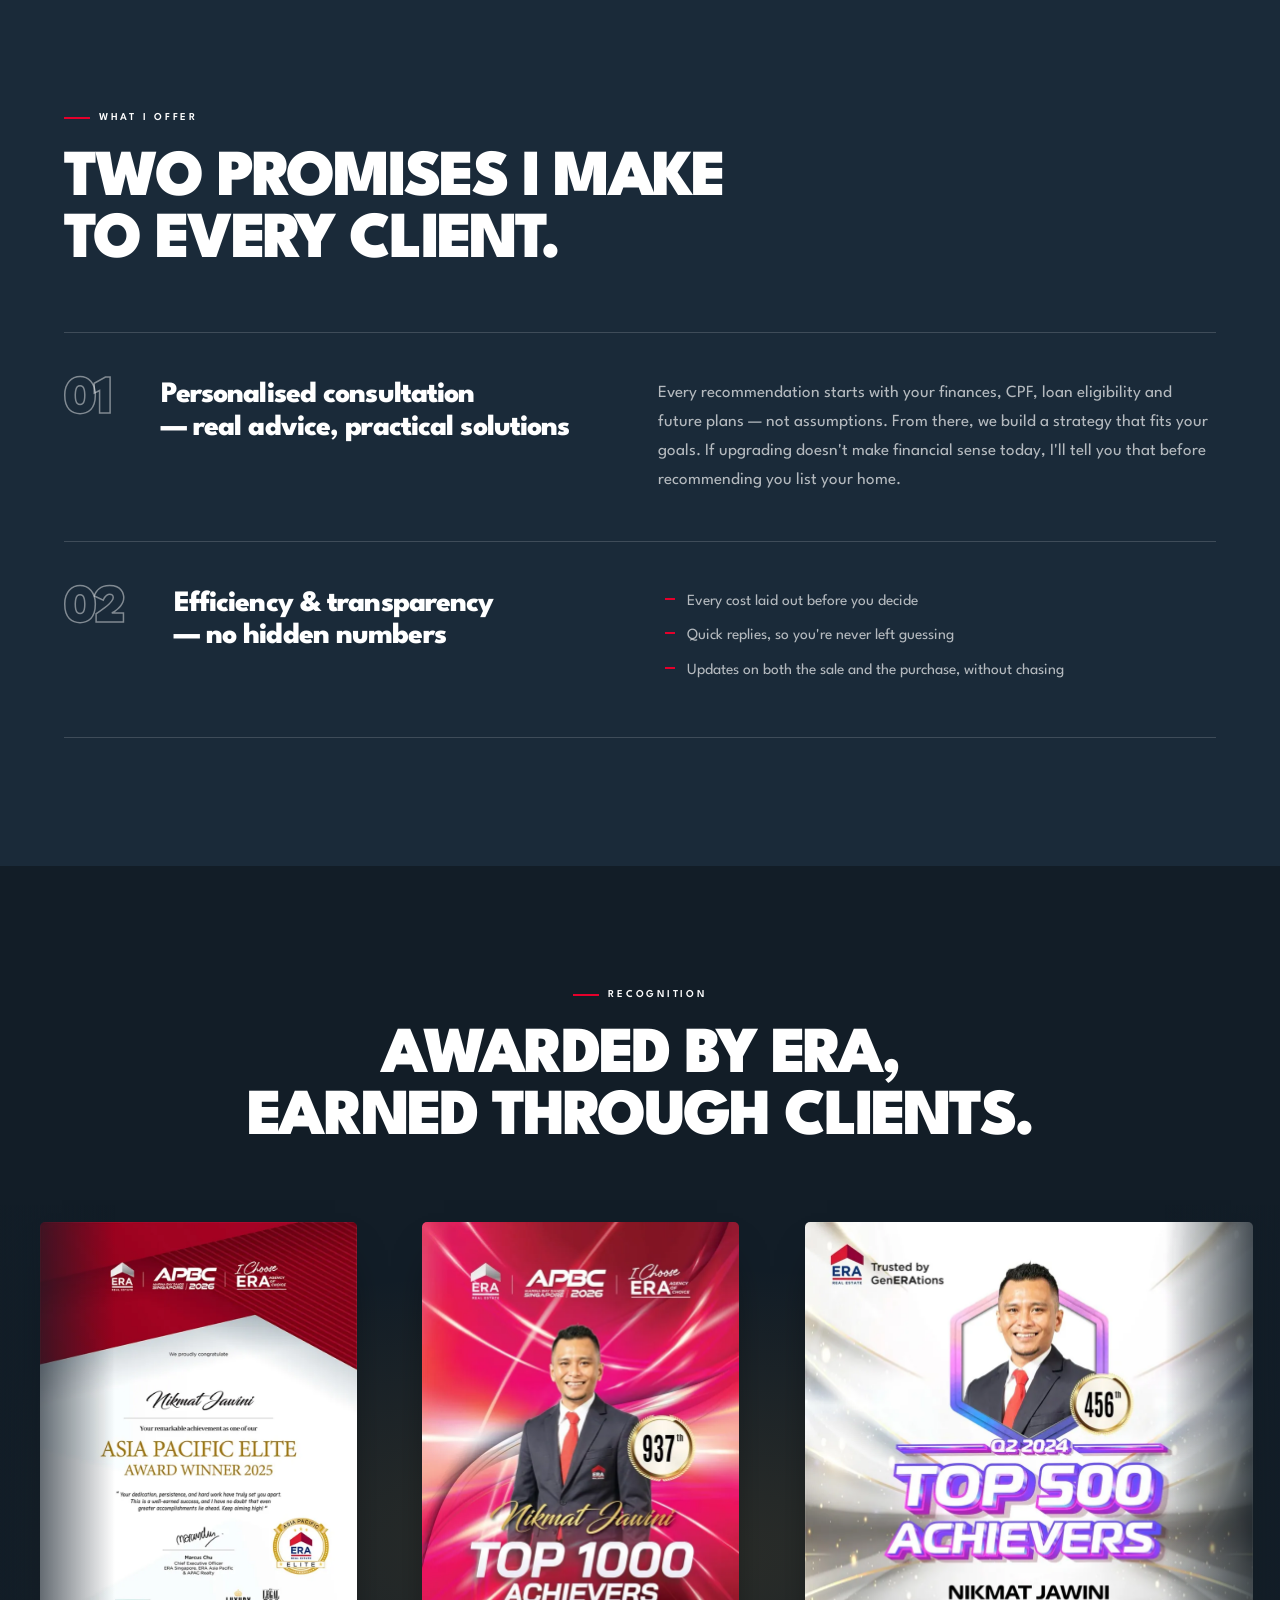
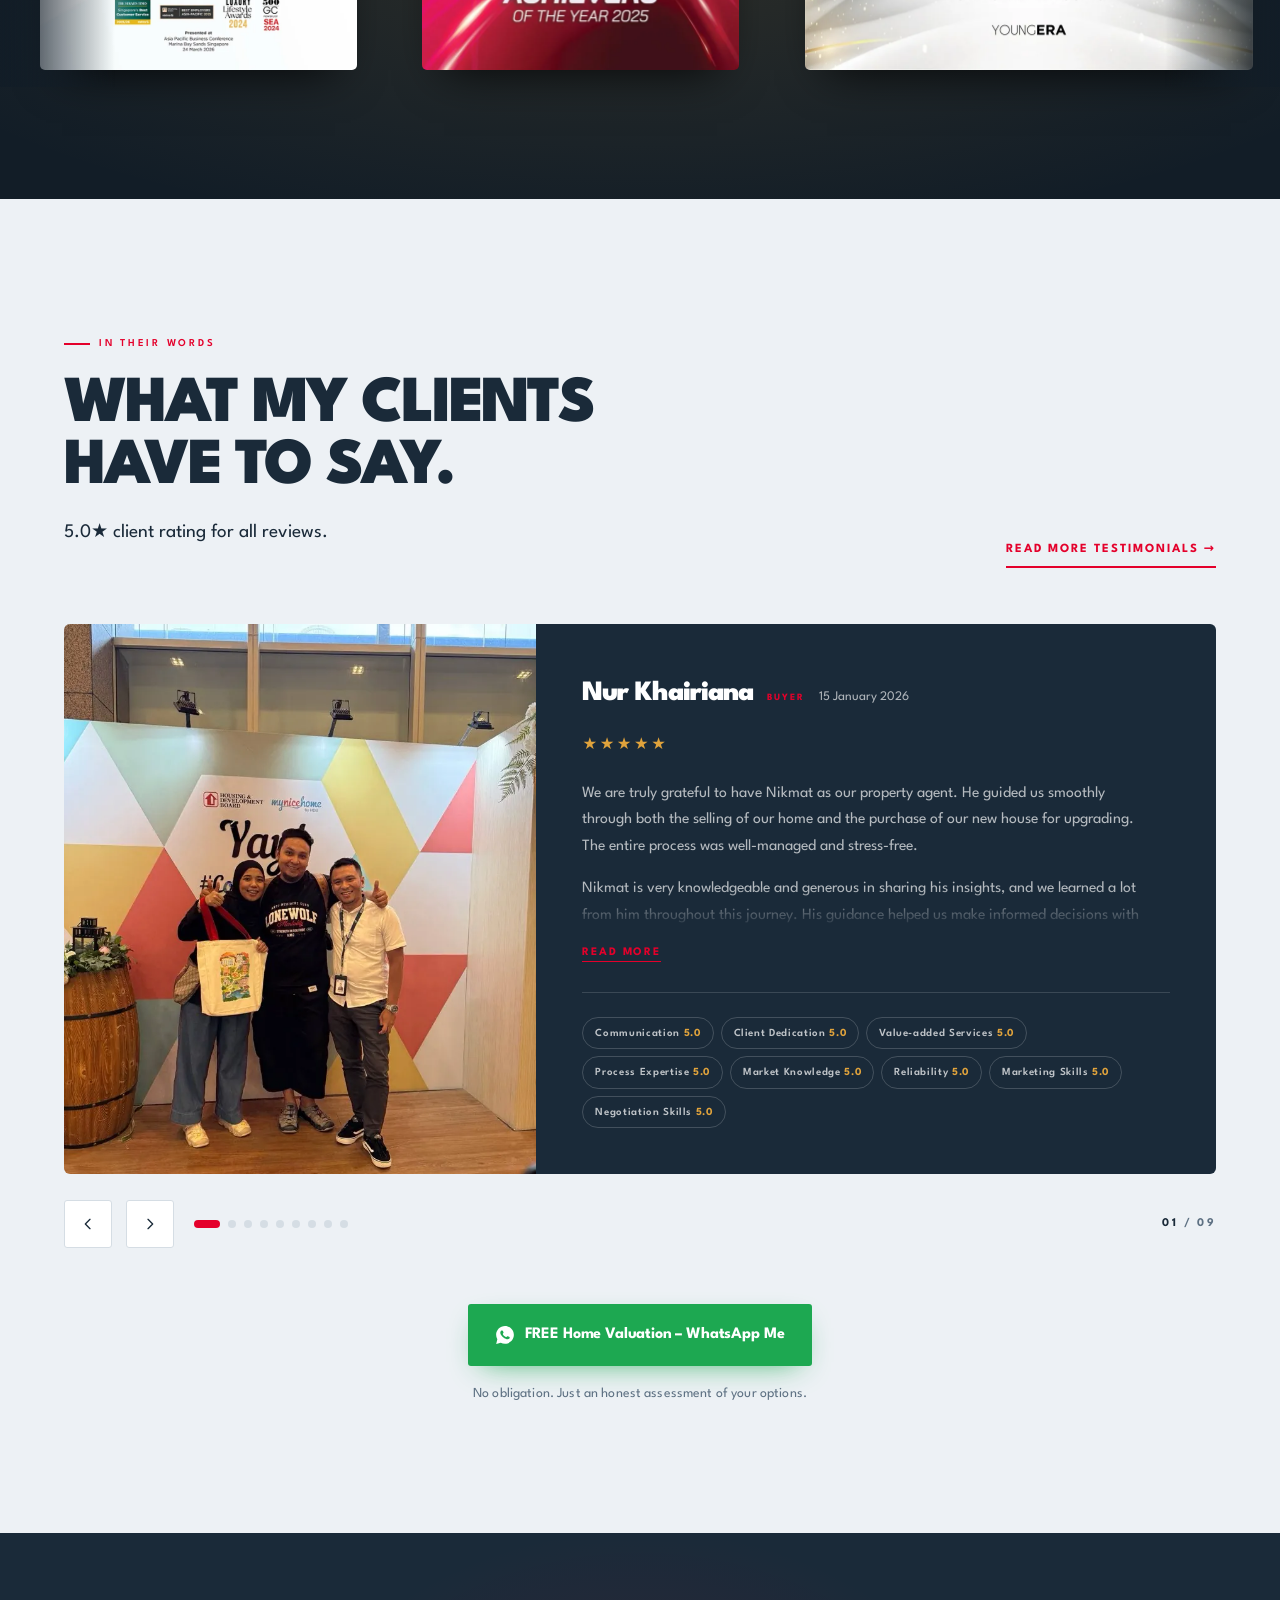
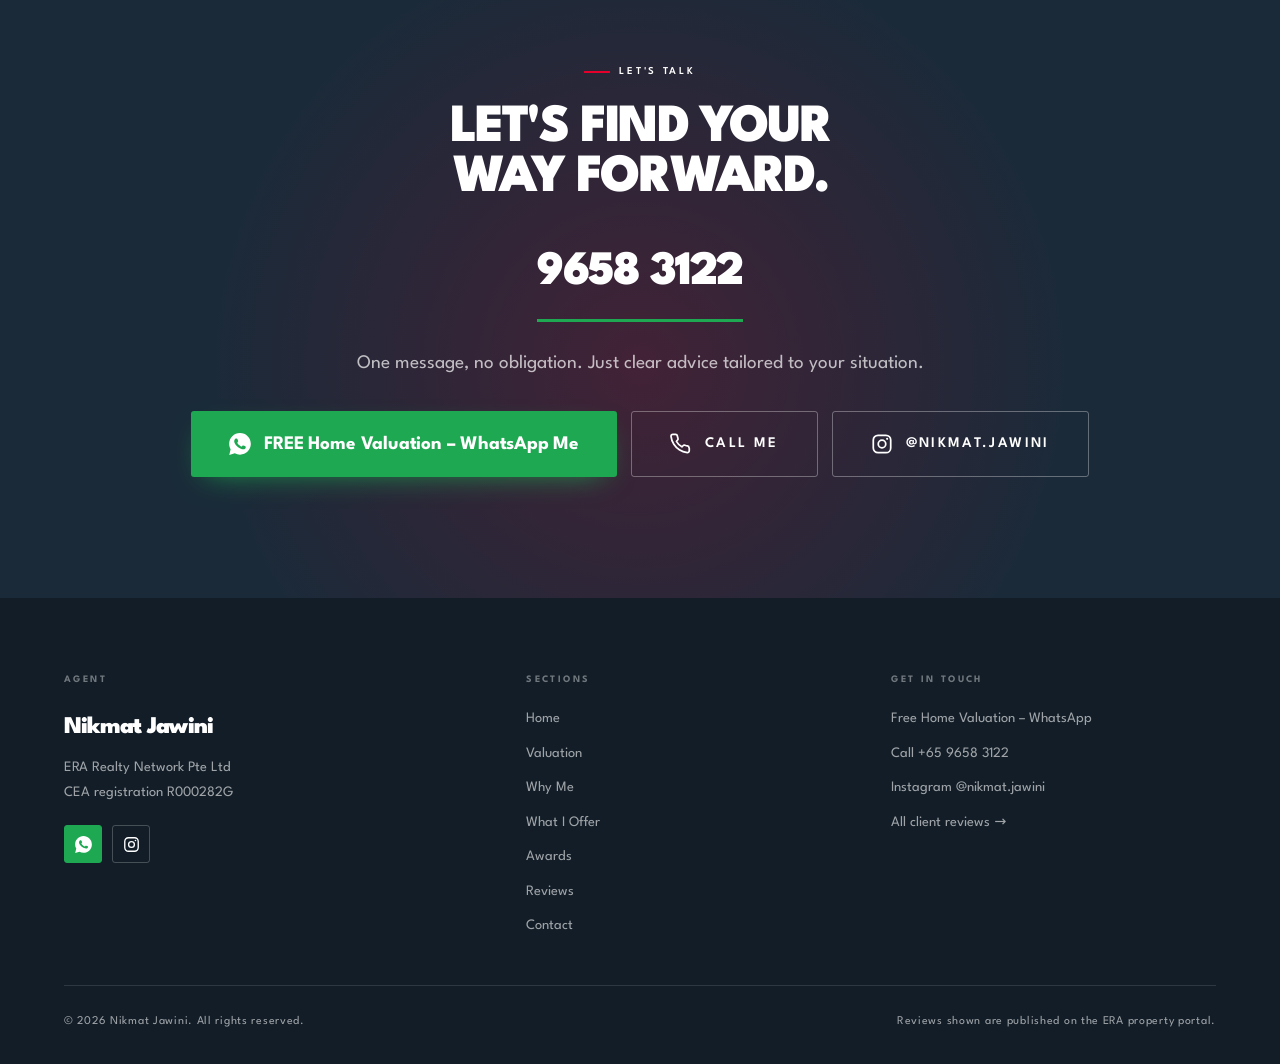
==== commit d2bd2ed2: "WhatsApp buttons in WhatsApp green Co-Authored-By: Claude Opus 5.5 <noreply@anthropic.com>" ====
--- a/index.html
+++ b/index.html
@@ -136,7 +136,7 @@
       href="https://fonts.googleapis.com/css2?family=League+Spartan:wght@300;400;500;600;700;800;900&display=swap"
       rel="stylesheet"
     />
-    <link rel="stylesheet" href="style.css?v=9" />
+    <link rel="stylesheet" href="style.css?v=10" />
   </head>
   <body>
     <!-- ============ FIXED NAV ============ -->
--- a/style.css
+++ b/style.css
@@ -1416,3 +1416,33 @@
     justify-content: center;
   }
 }
+
+/* ---------- WhatsApp buttons: WhatsApp green ---------- */
+:root {
+  --wa: #1da851;
+  --wa-hover: #178c43;
+}
+a.btn-red[href*="wa.me"] {
+  background: var(--wa);
+  box-shadow: 0 10px 30px -14px rgba(29, 168, 81, 0.9);
+}
+.wa-btn,
+a.icon-btn[href*="wa.me"] {
+  background: var(--wa);
+  border-color: var(--wa);
+  color: #fff;
+}
+a.phone[href*="wa.me"] {
+  border-bottom-color: var(--wa);
+}
+@media (hover: hover) and (pointer: fine) {
+  a.btn-red[href*="wa.me"]:hover {
+    box-shadow: 0 18px 40px -16px rgba(29, 168, 81, 0.95);
+  }
+  .wa-btn:hover,
+  a.icon-btn[href*="wa.me"]:hover {
+    background: var(--wa-hover);
+    border-color: var(--wa-hover);
+    color: #fff;
+  }
+}
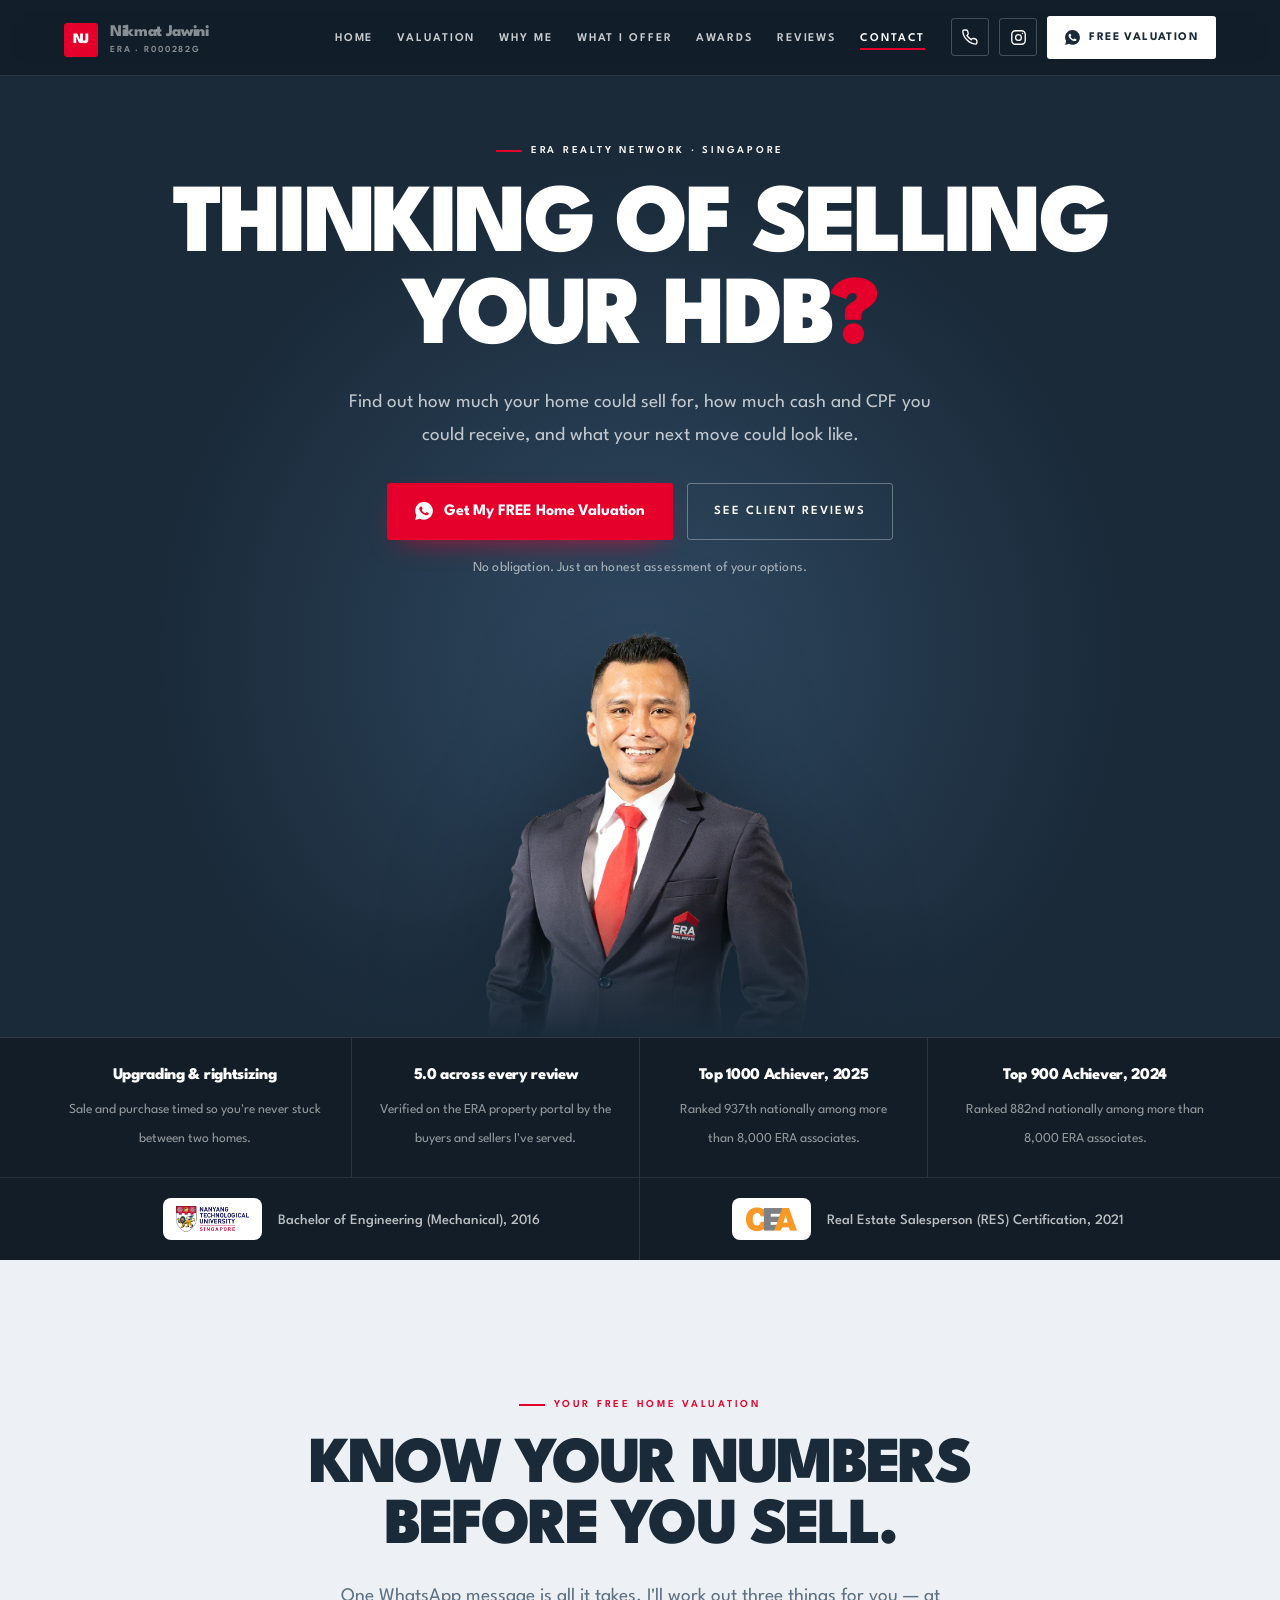
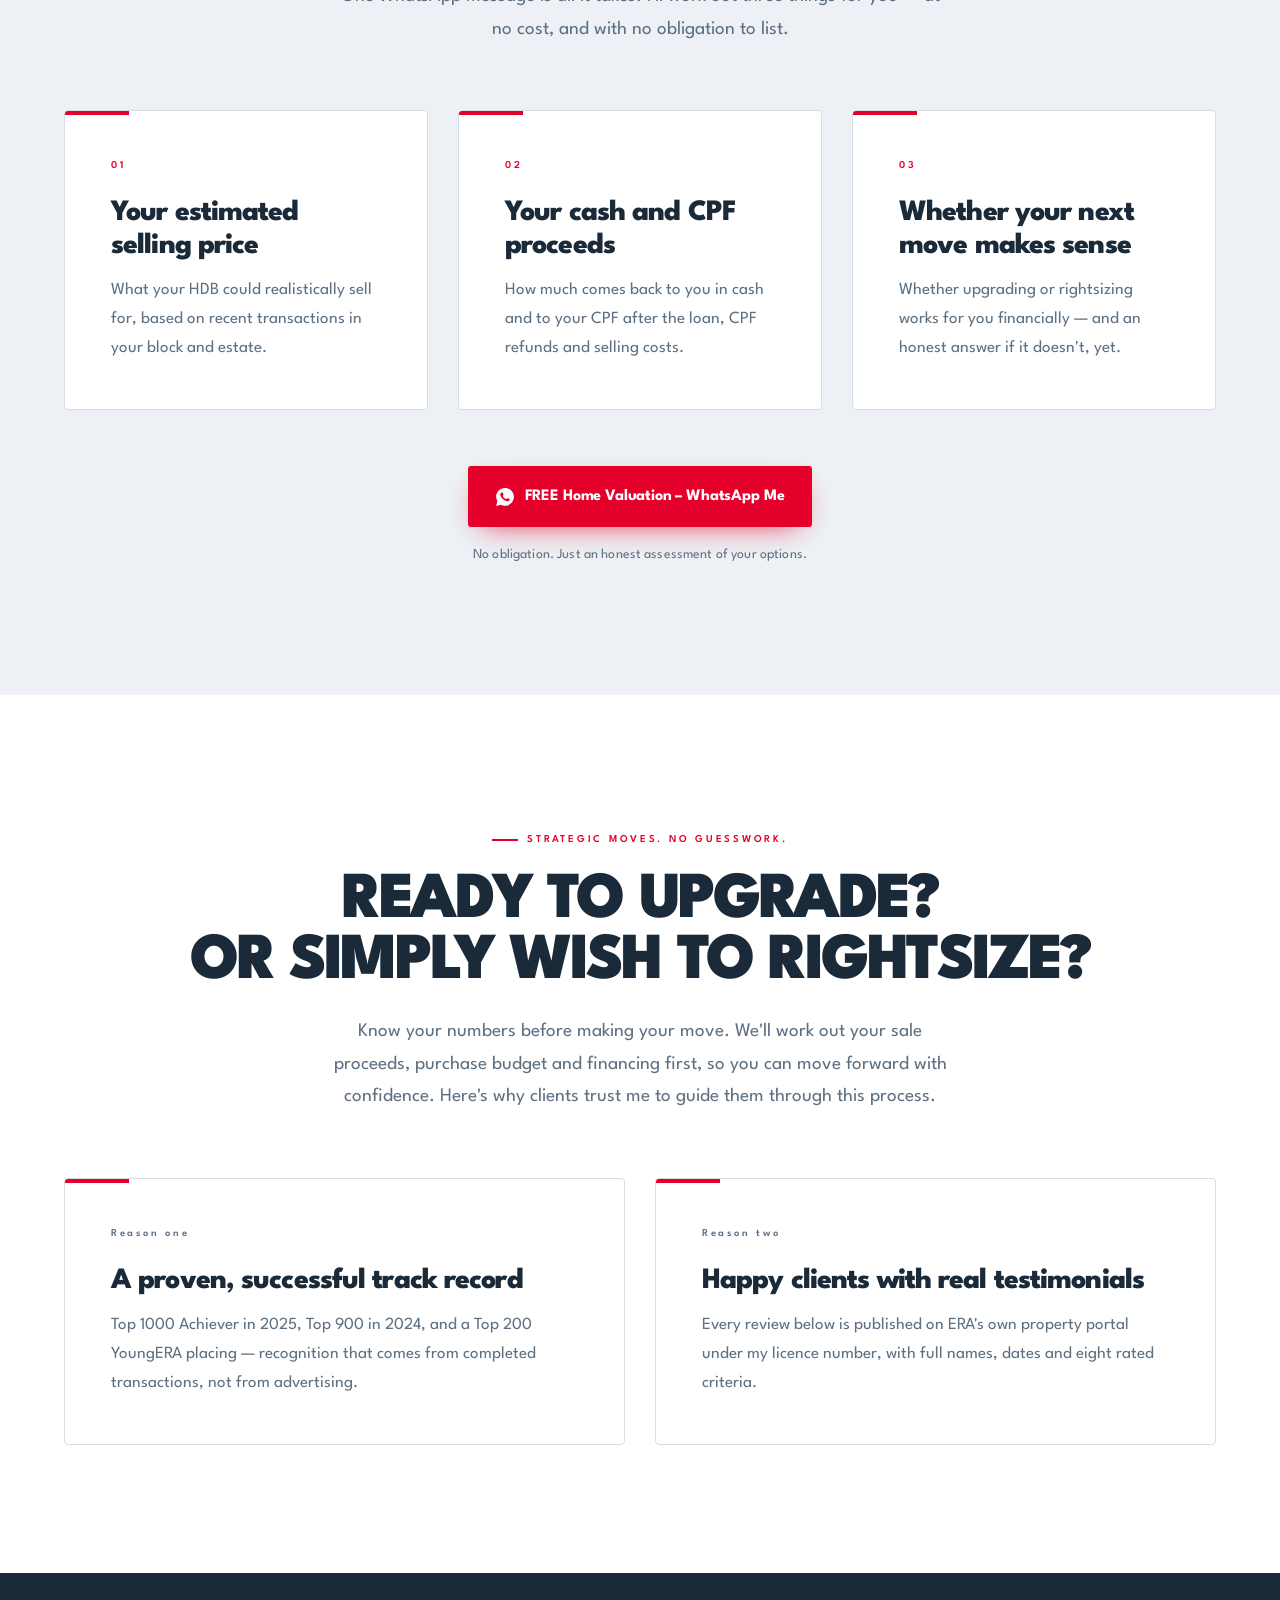
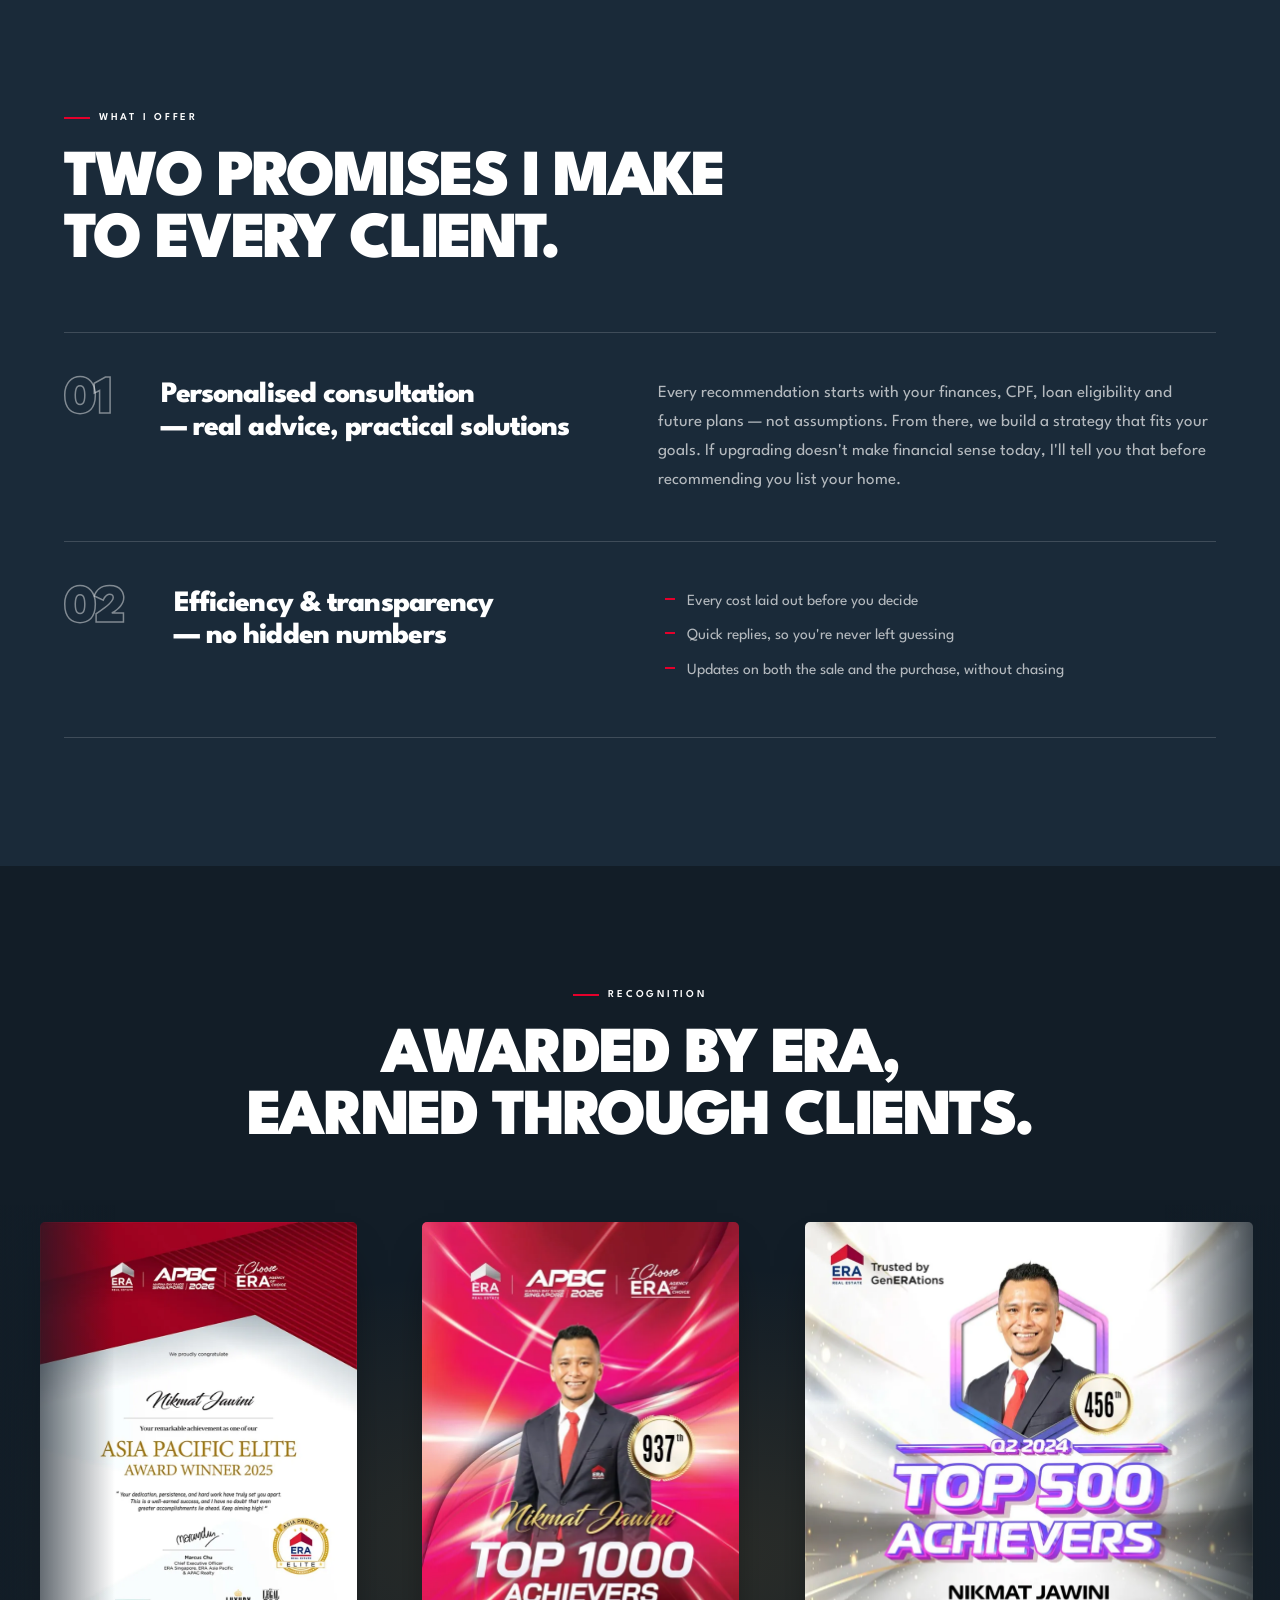
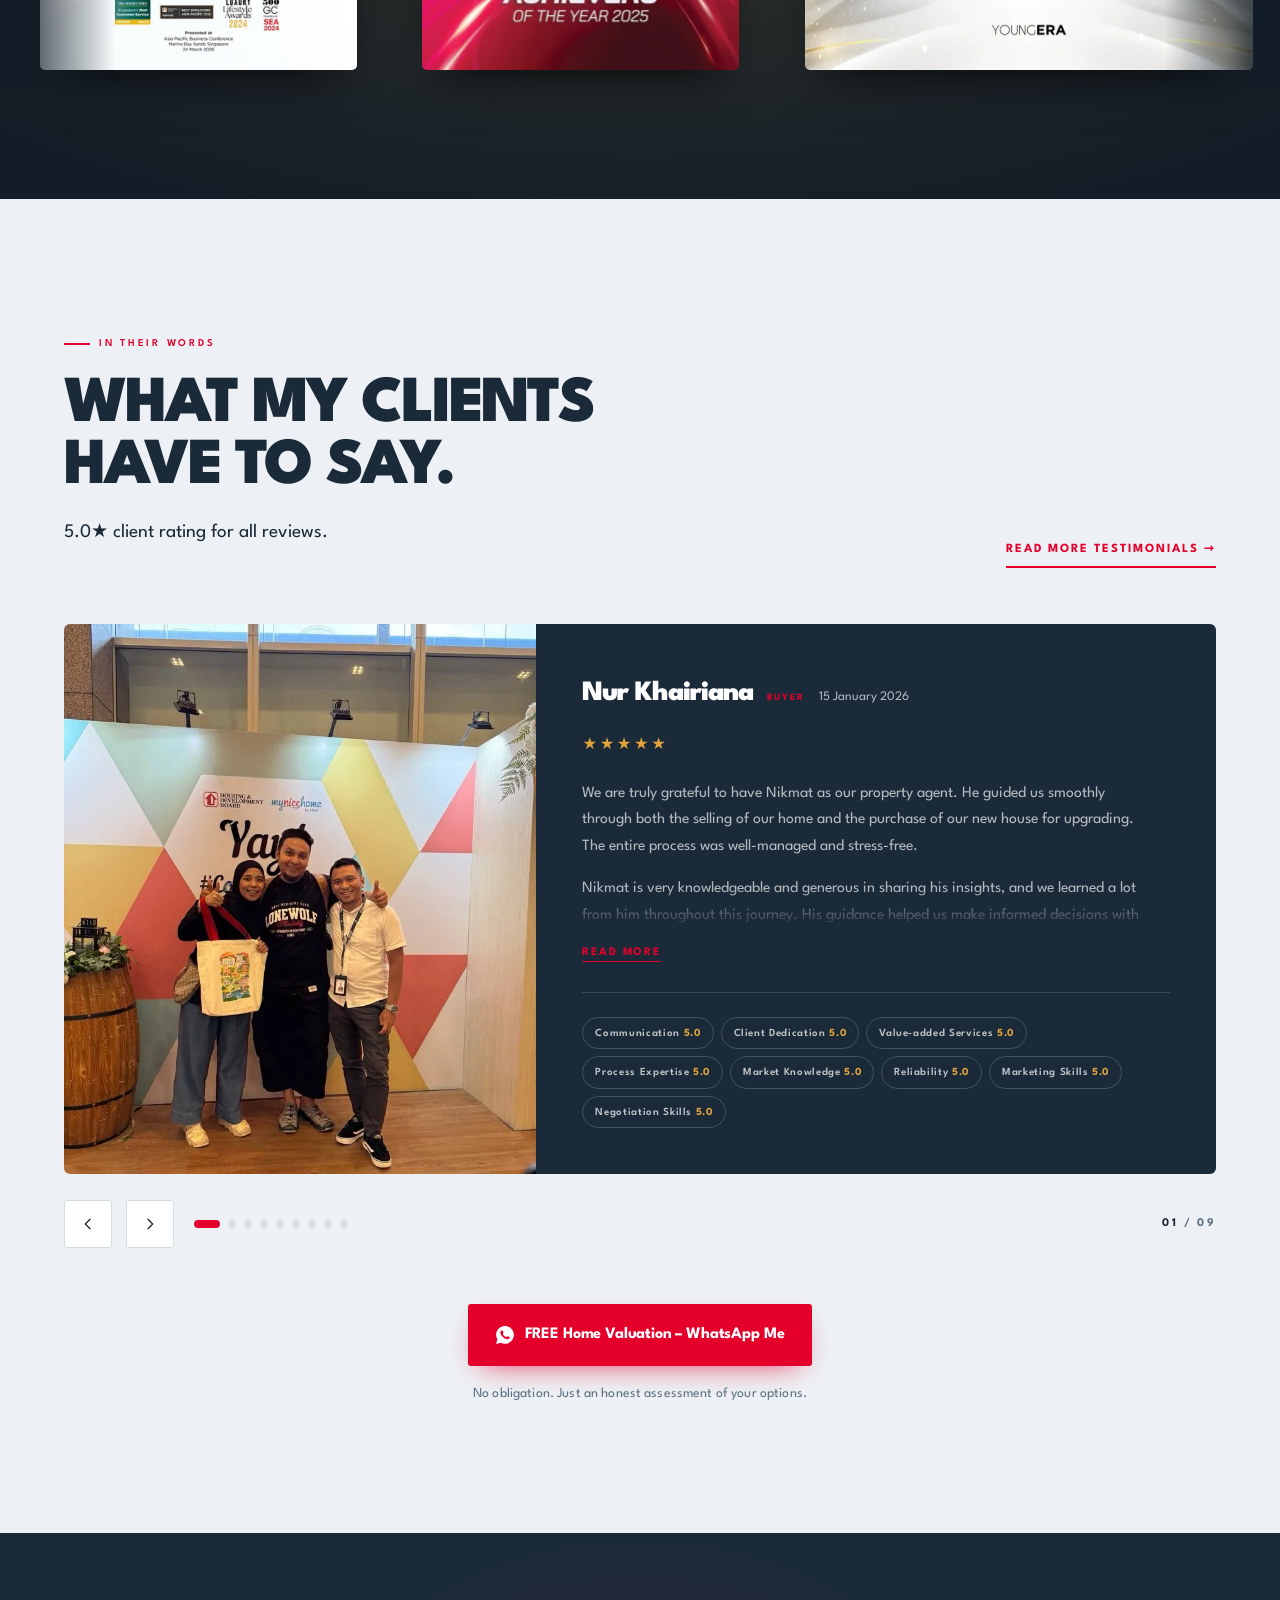
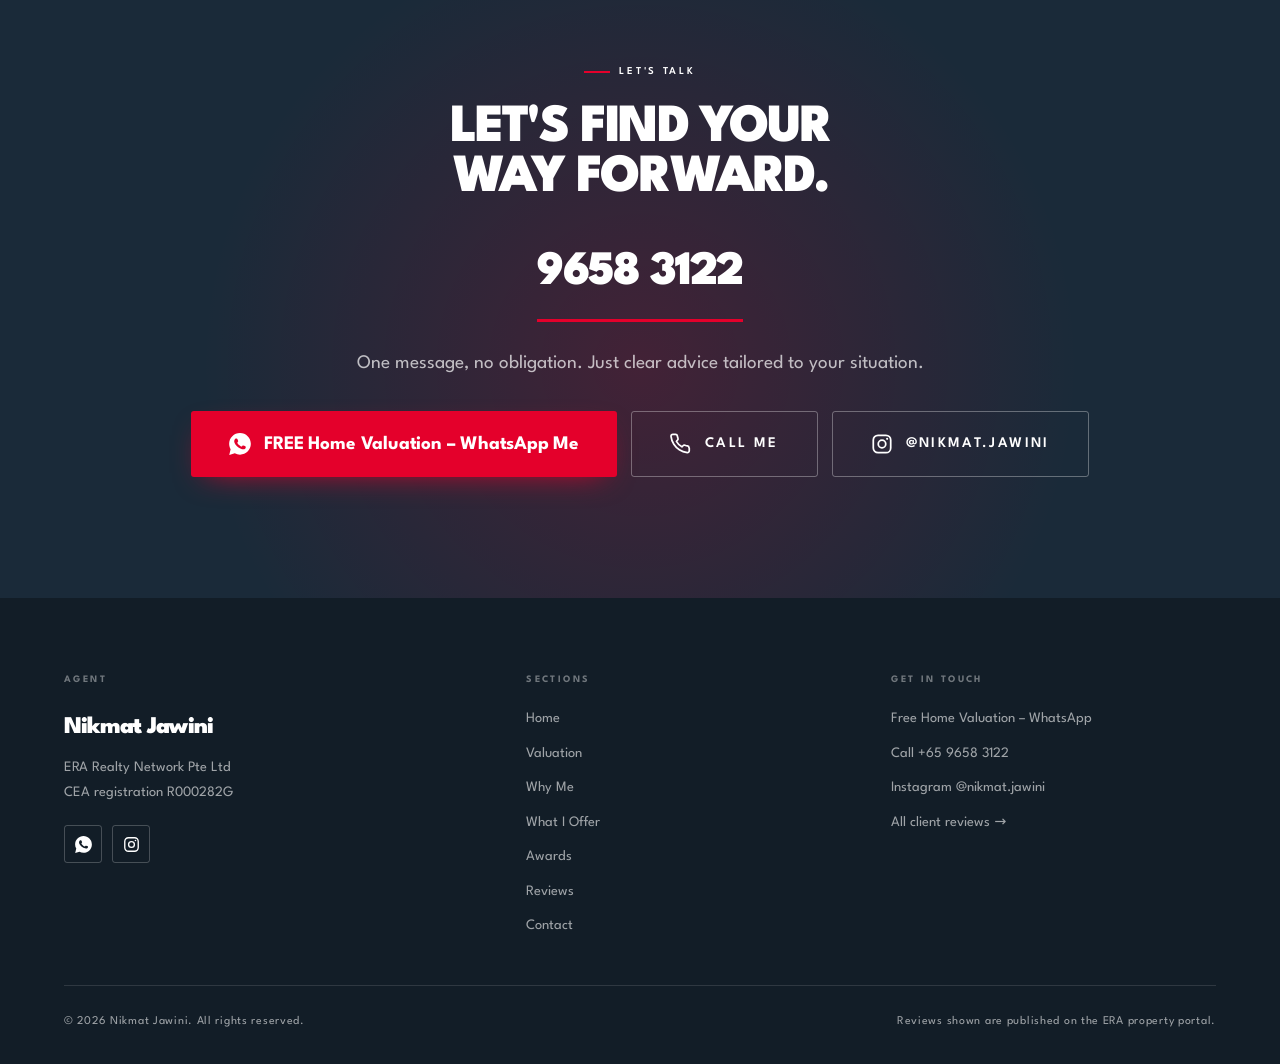
==== commit c22b70af: "Revert "WhatsApp buttons in WhatsApp green" This reverts commit d2bd2ed2a660a7e7f3aa59c3bf6c1269aaa1" ====
--- a/index.html
+++ b/index.html
@@ -136,7 +136,7 @@
       href="https://fonts.googleapis.com/css2?family=League+Spartan:wght@300;400;500;600;700;800;900&display=swap"
       rel="stylesheet"
     />
-    <link rel="stylesheet" href="style.css?v=10" />
+    <link rel="stylesheet" href="style.css?v=9" />
   </head>
   <body>
     <!-- ============ FIXED NAV ============ -->
--- a/style.css
+++ b/style.css
@@ -1416,33 +1416,3 @@
     justify-content: center;
   }
 }
-
-/* ---------- WhatsApp buttons: WhatsApp green ---------- */
-:root {
-  --wa: #1da851;
-  --wa-hover: #178c43;
-}
-a.btn-red[href*="wa.me"] {
-  background: var(--wa);
-  box-shadow: 0 10px 30px -14px rgba(29, 168, 81, 0.9);
-}
-.wa-btn,
-a.icon-btn[href*="wa.me"] {
-  background: var(--wa);
-  border-color: var(--wa);
-  color: #fff;
-}
-a.phone[href*="wa.me"] {
-  border-bottom-color: var(--wa);
-}
-@media (hover: hover) and (pointer: fine) {
-  a.btn-red[href*="wa.me"]:hover {
-    box-shadow: 0 18px 40px -16px rgba(29, 168, 81, 0.95);
-  }
-  .wa-btn:hover,
-  a.icon-btn[href*="wa.me"]:hover {
-    background: var(--wa-hover);
-    border-color: var(--wa-hover);
-    color: #fff;
-  }
-}
